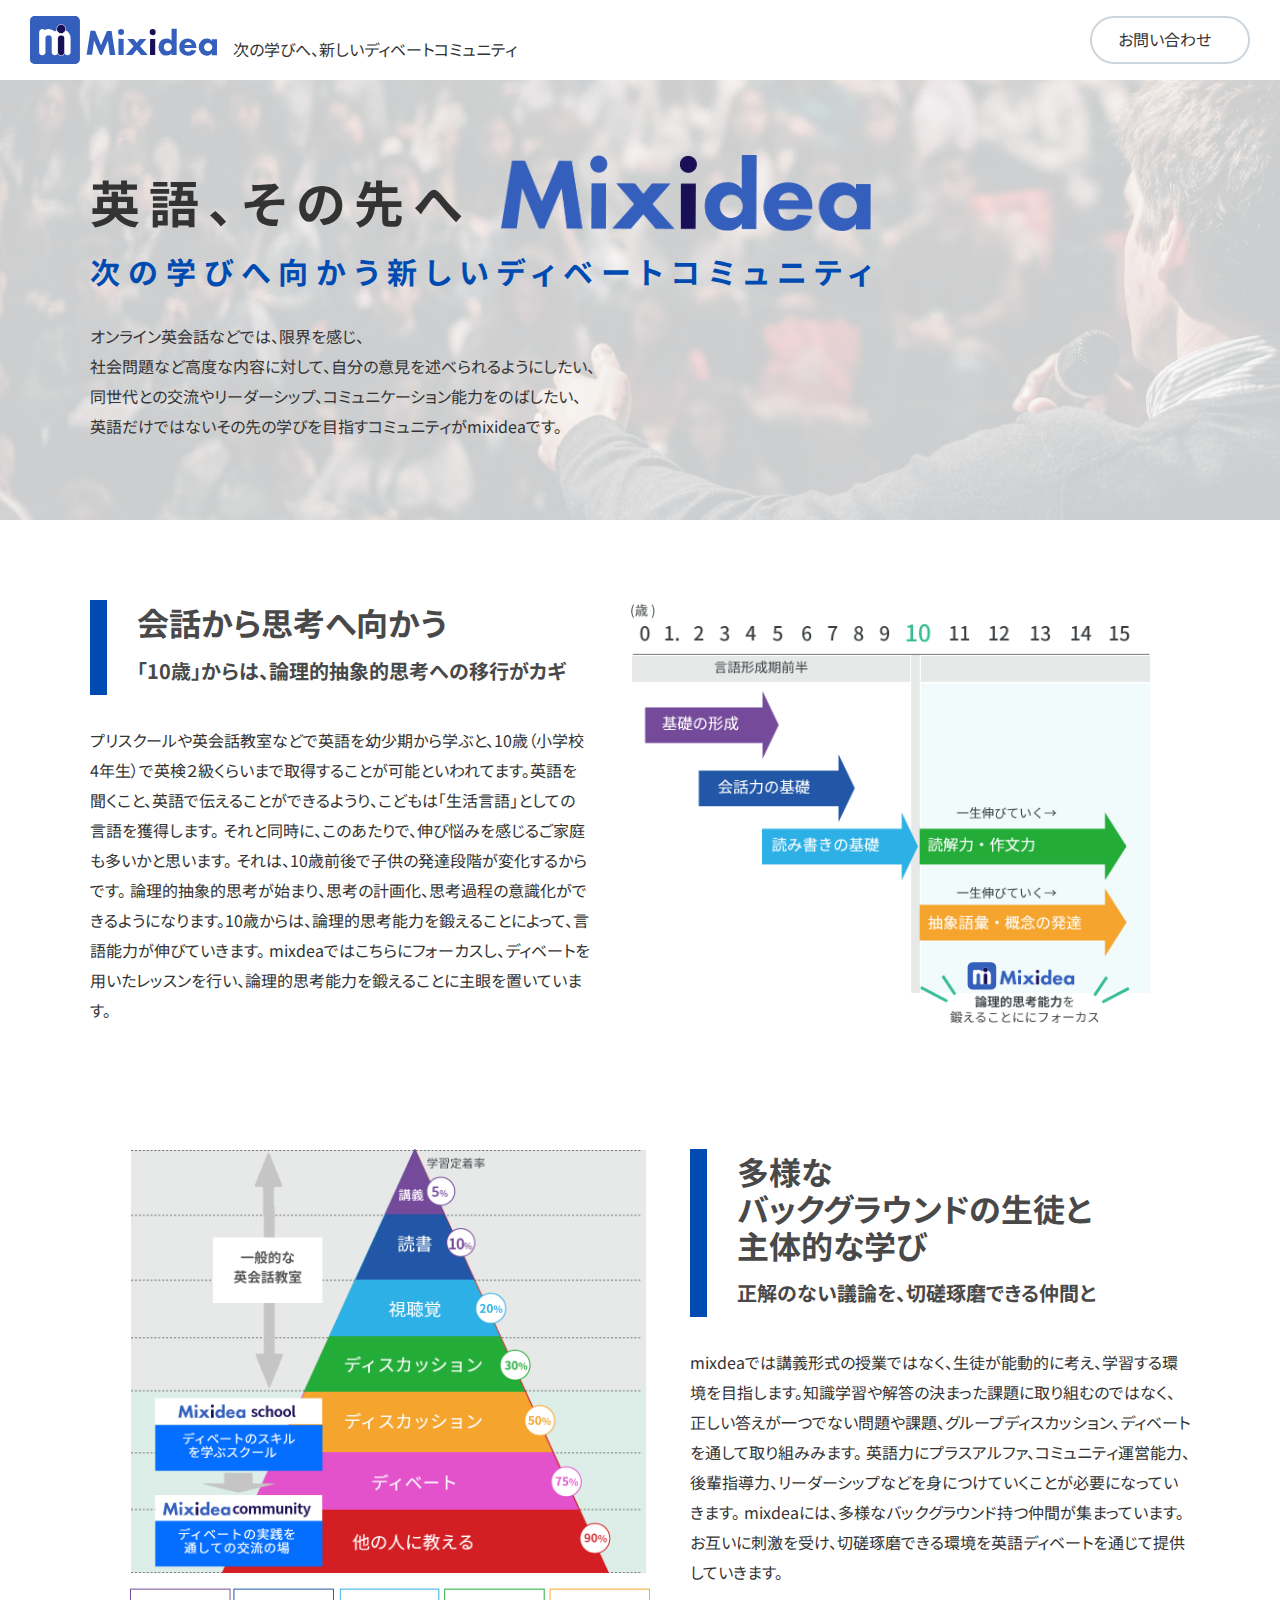
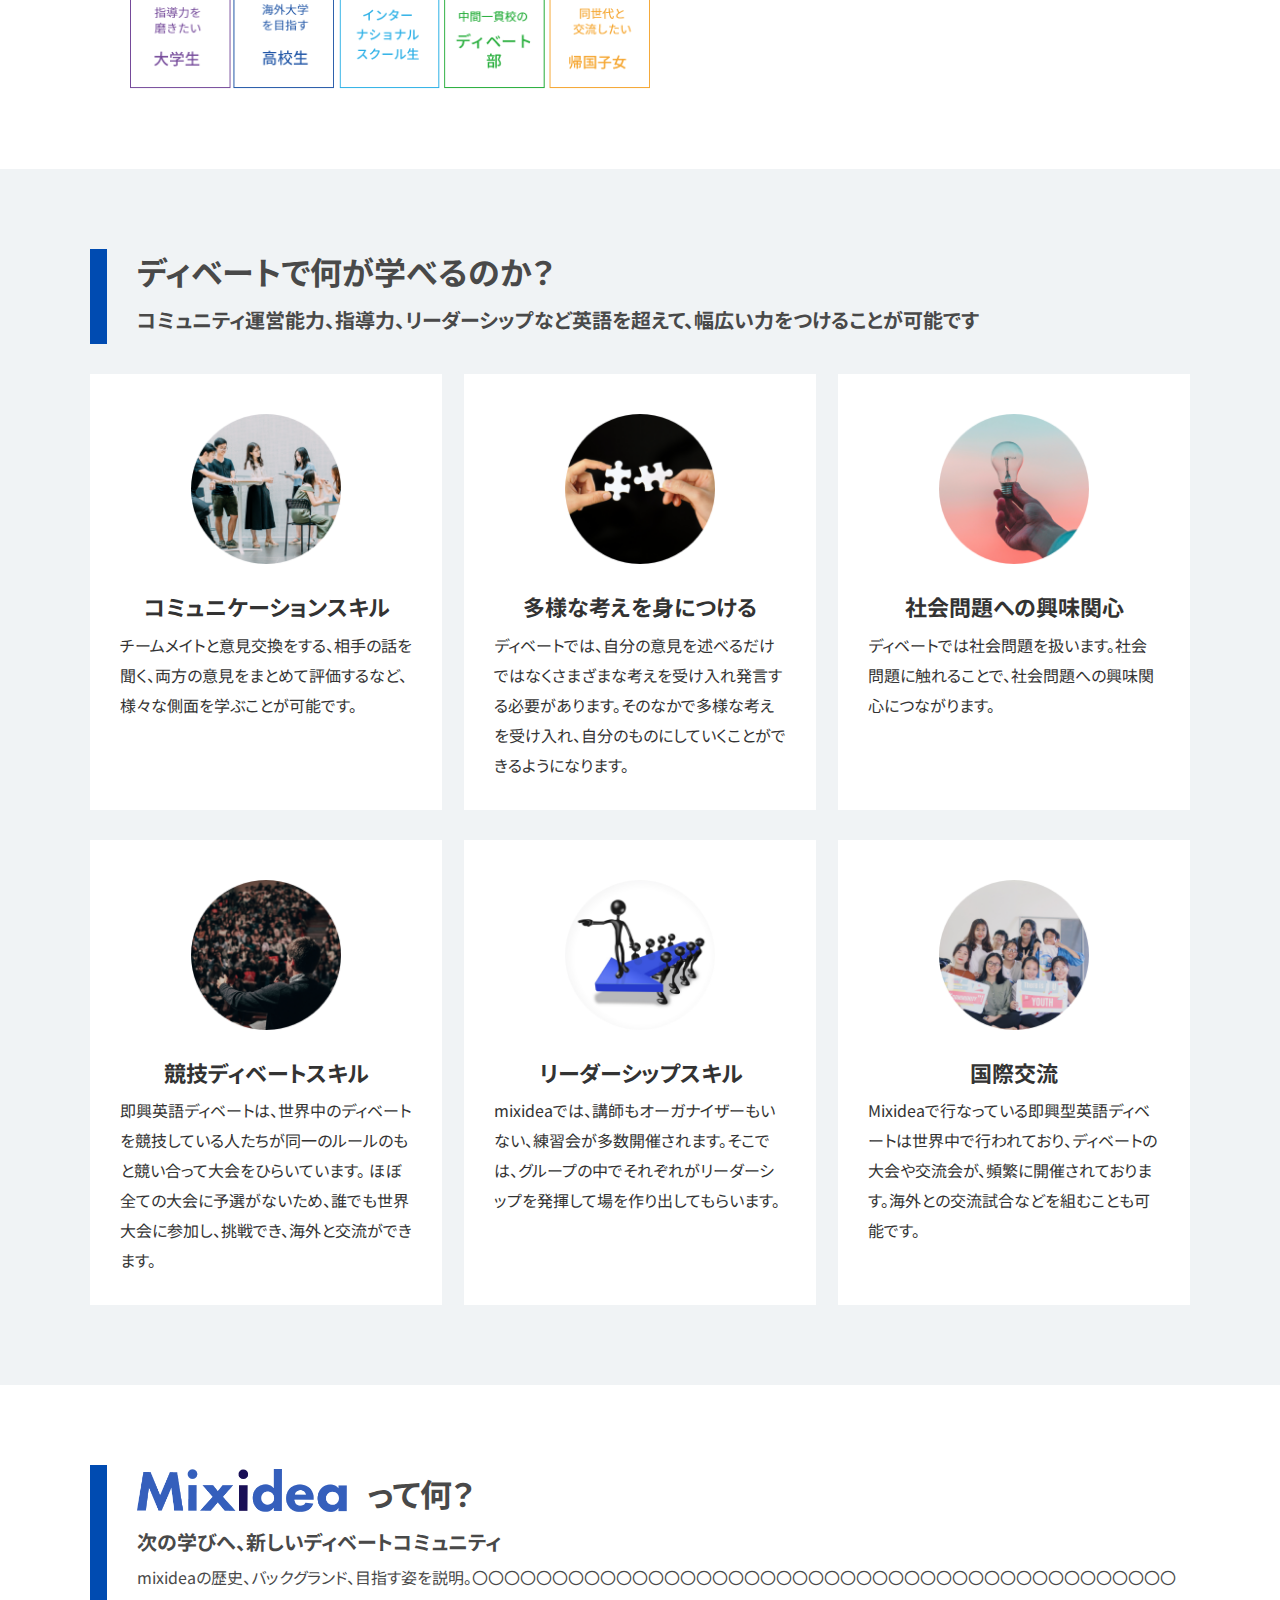
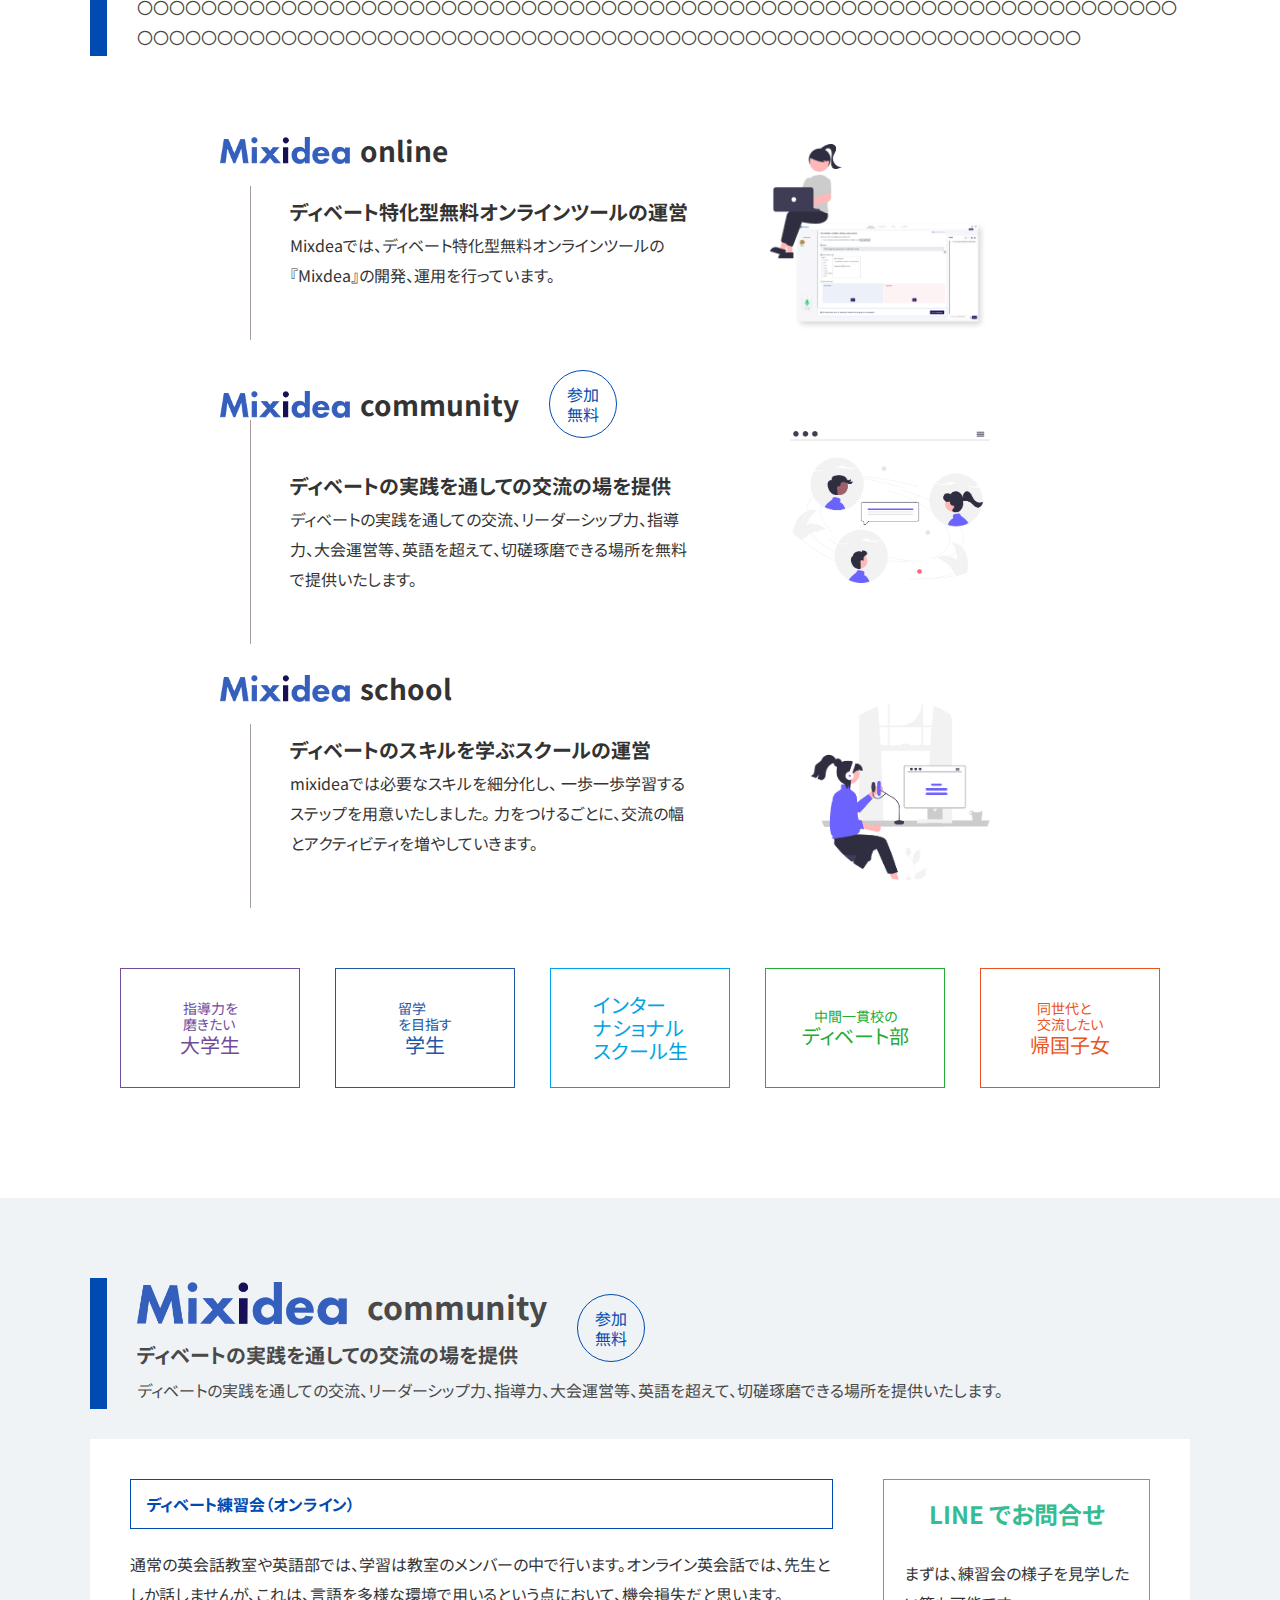
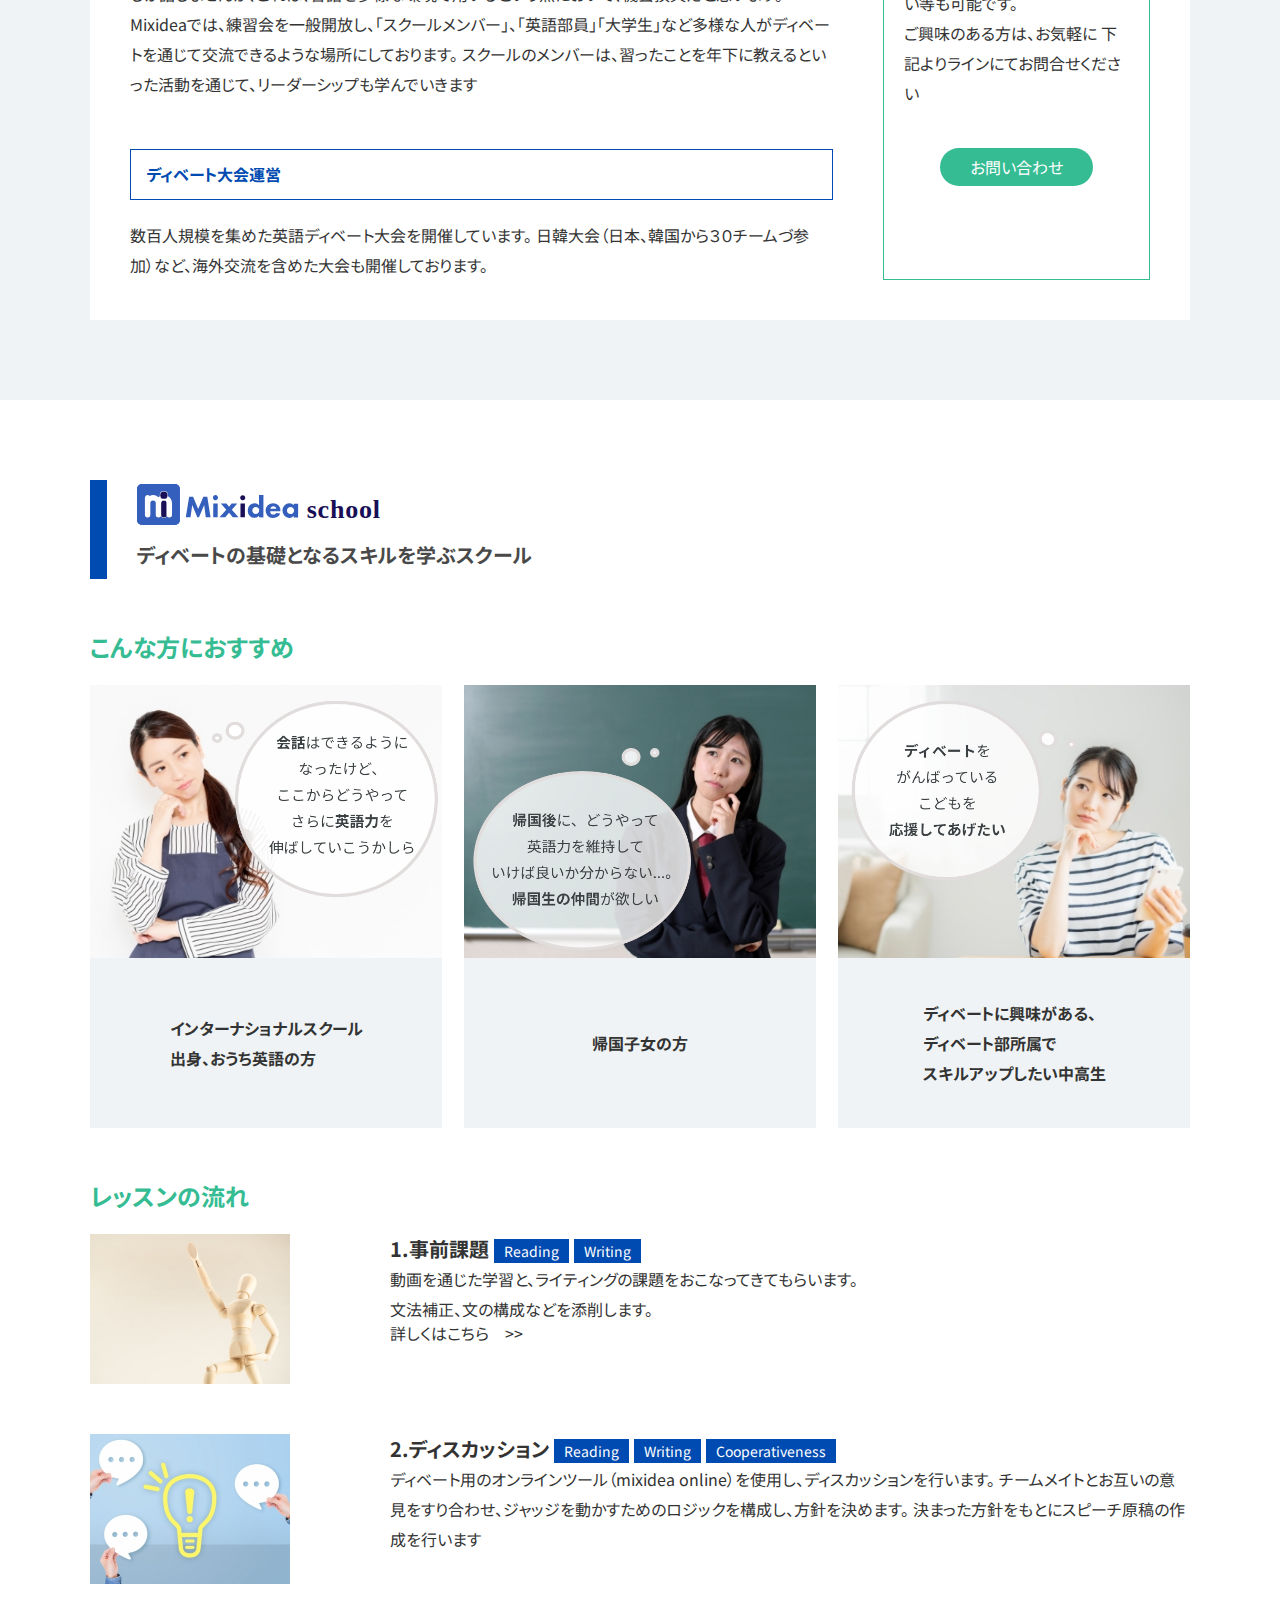
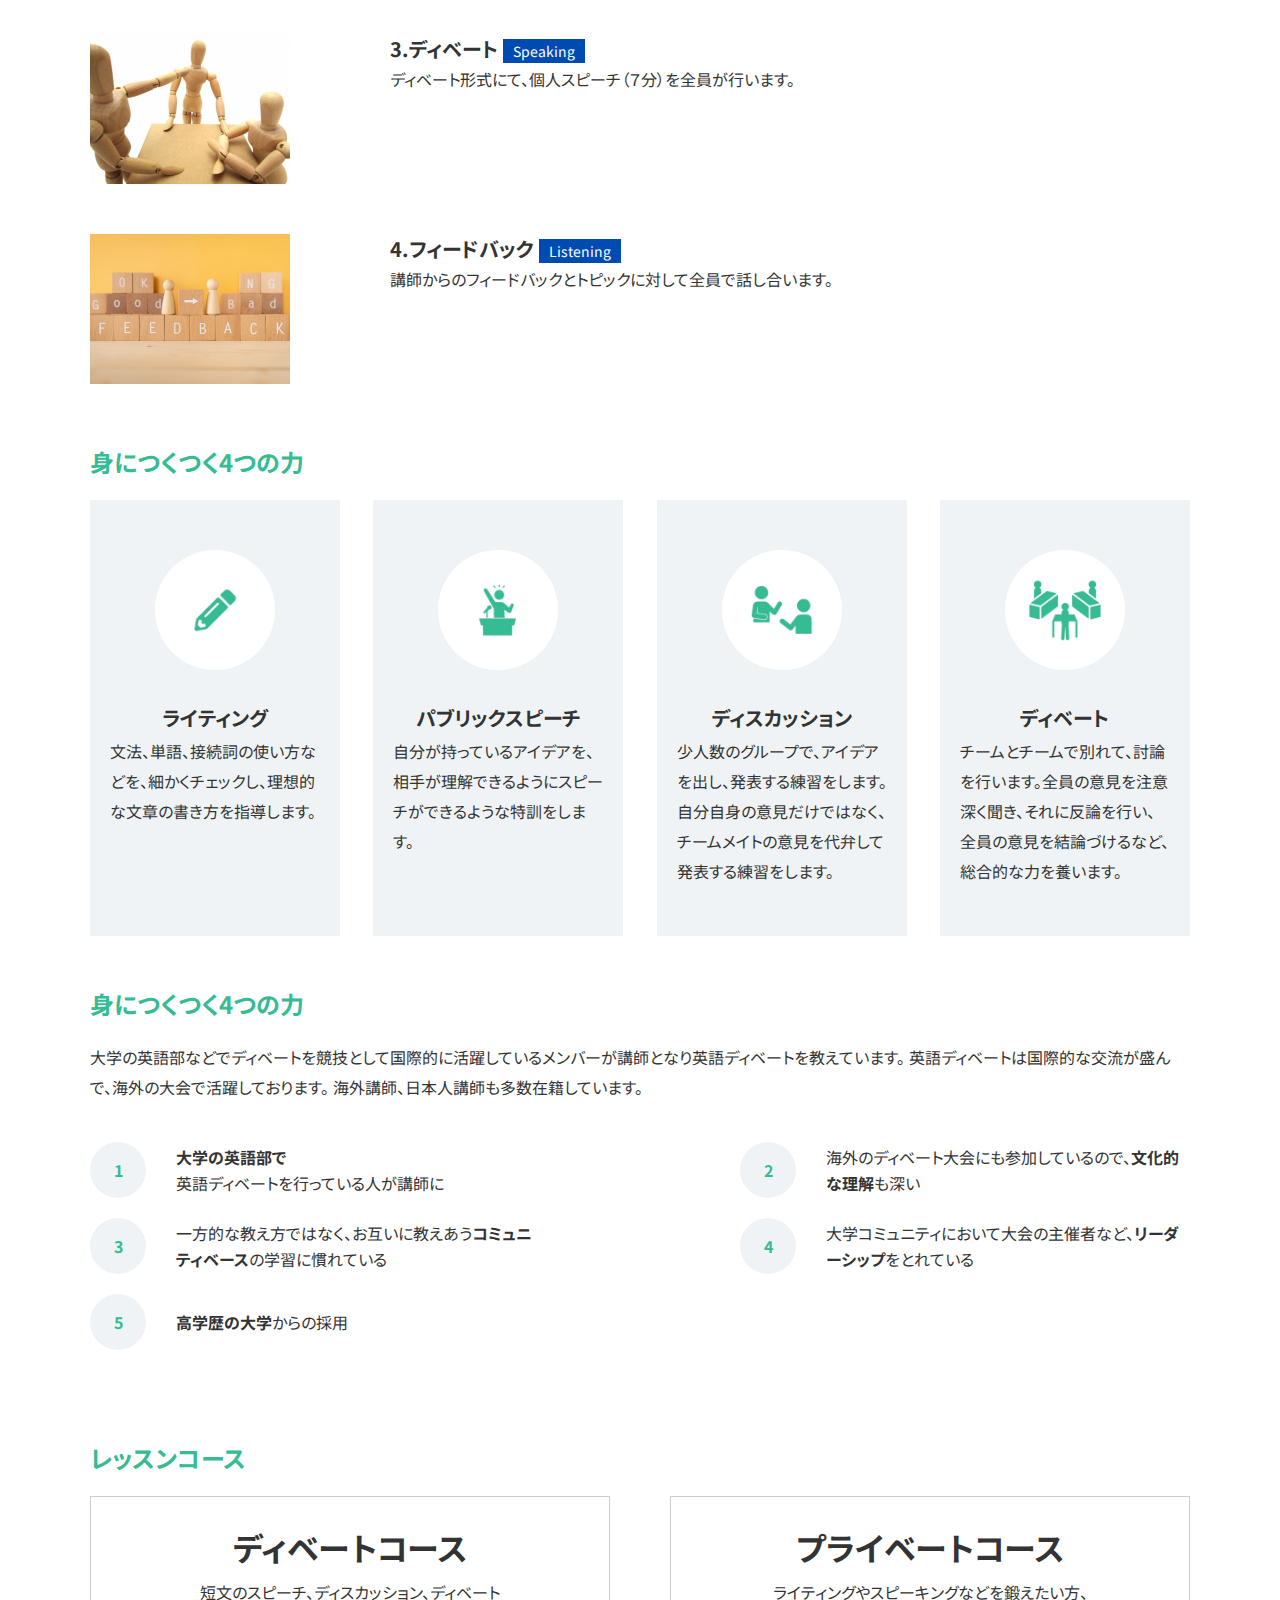
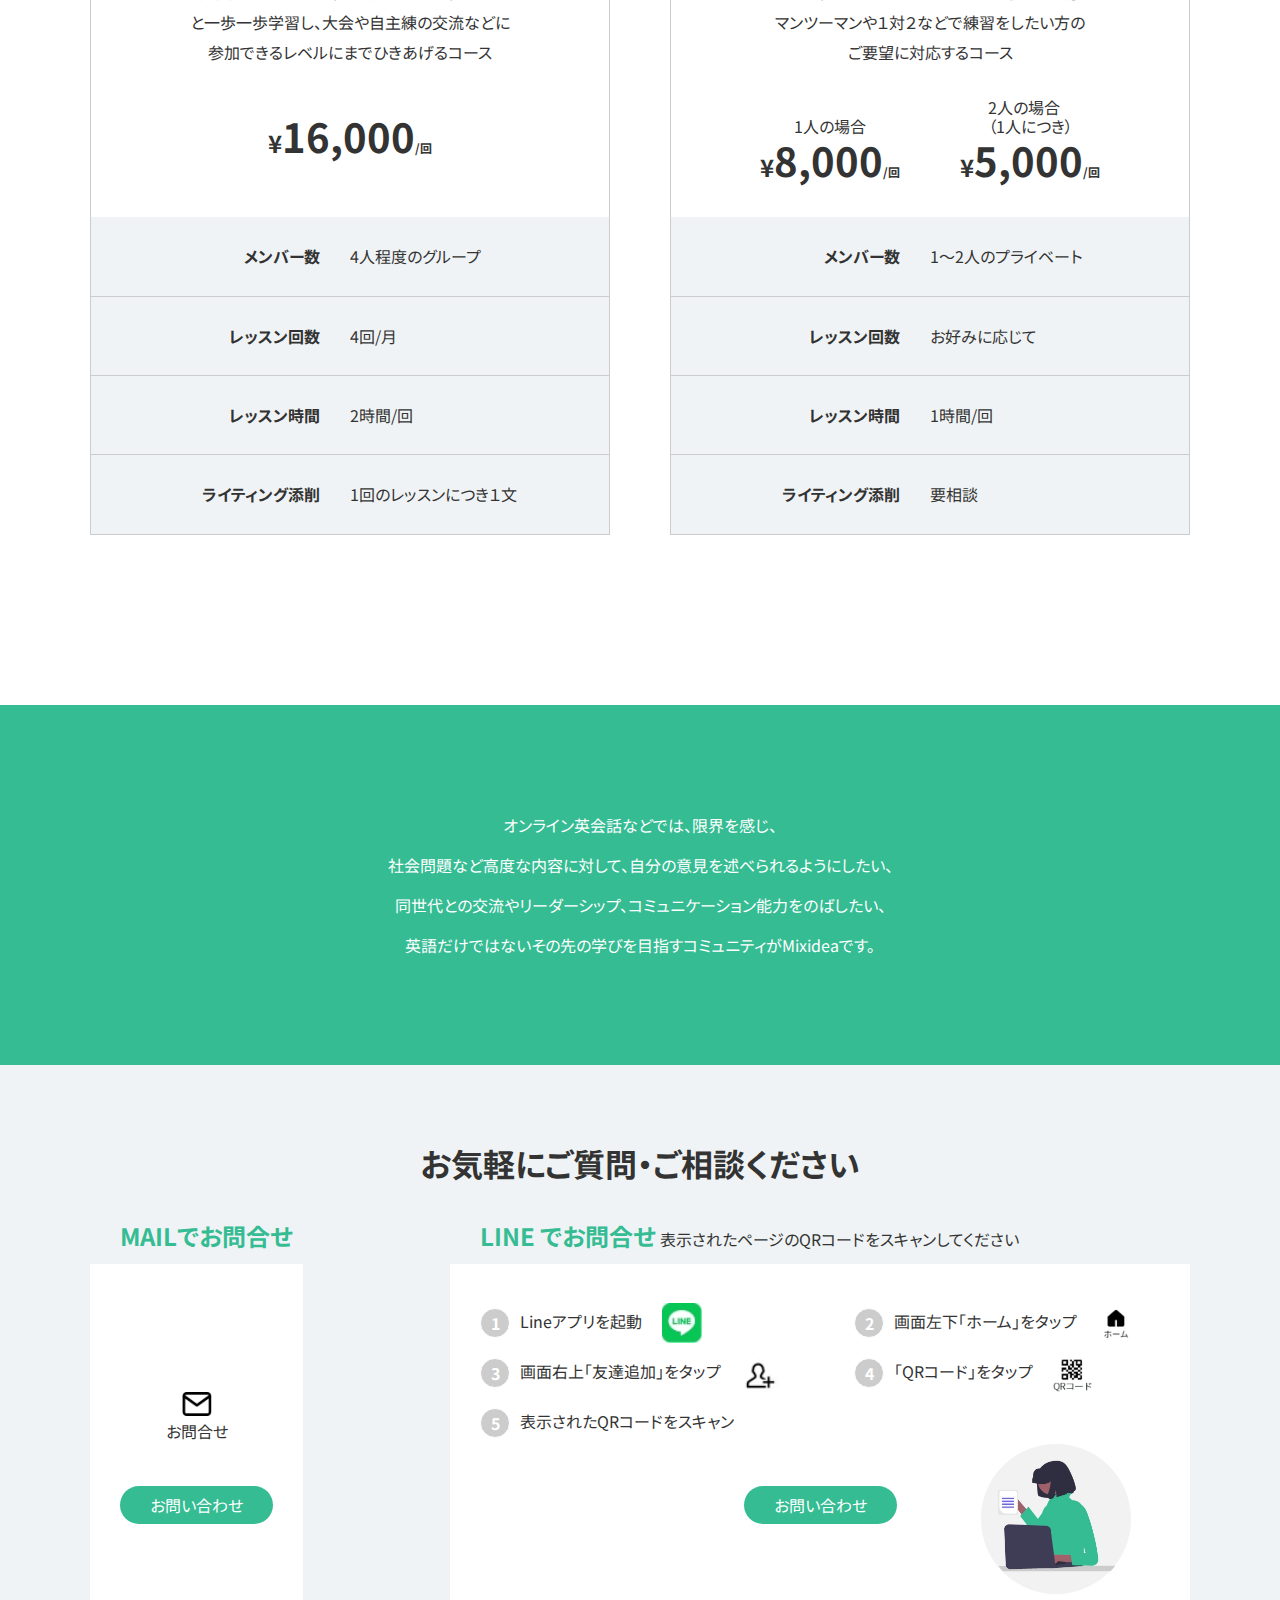
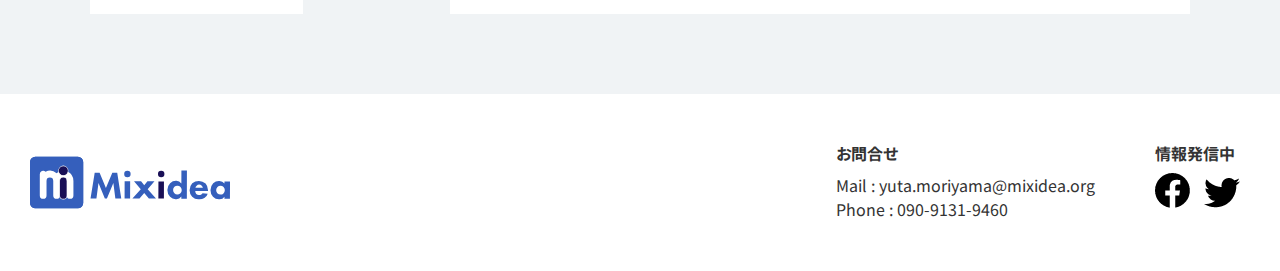
==== index.html @ 9251850c "wording update" ====
<!DOCTYPE html>
<html lang="ja" prefix="og: http://ogp.me/ns#">

<head>
  <meta charset="UTF-8" />
  <meta name="viewport" content="width=device-width, initial-scale=1.0" />
  <title>mixidea -次の学びへ、新しいディベートコミュニティ-</title>
  <meta name="description"
    content="オンライン英会話などでは、限界を感じ、社会問題など高度な内容に対して、自分の意見を述べられるようにしたい、同世代との交流やリーダーシップ、コミュニケーション能力をのばしたい、英語だけではないその先の学びを目指すコミュニティがmixideaです。" />
  <!--PC：１２０文字以内 スマホ：70文字以内-->
  <!--ここからOGP-->
  <meta property="og:url" content="https://school.mixidea.org" />
  <meta property="og:type" content="article" />
  <!--website /blog 下層→article-->
  <meta property="og:title" content="mixidea -次の学びへ、新しいディベートコミュニティ-" />
  <meta property="og:description"
    content="オンライン英会話などでは、限界を感じ、社会問題など高度な内容に対して、自分の意見を述べられるようにしたい、同世代との交流やリーダーシップ、コミュニケーション能力をのばしたい、英語だけではないその先の学びを目指すコミュニティがmixideaです。" />
  <meta property="og:site_name" content="mixidea -次の学びへ、新しいディベートコミュニティ-" />
  <meta property="og:image" content="images/mixidea.jpg" />
  <meta name="twitter:card" content="summary">
  <!--//OGPここまで-->
  <link rel="stylesheet" href="common/css/reset.css" />
  <link rel="stylesheet" href="common/css/style.css" />
  <link rel="preconnect" href="https://fonts.googleapis.com">
  <link rel="preconnect" href="https://fonts.gstatic.com" crossorigin>
  <link href="https://fonts.googleapis.com/css2?family=Noto+Sans+JP:wght@400;700&display=swap" rel="stylesheet">
</head>

<body>
  <!--ここからヘッダー-->
  <header class="header">
    <div class="headerInner">
      <ul class="headerInnerTtl">
        <li>
          <h1><img src="images/mixidea.svg" alt="mixidea"></h1>
        </li>
        <li class="nosp">
          <p>次の学びへ、新しいディベートコミュニティ</p>
        </li>
      </ul>

      <div class="headerInnerInquiries"><a href="#Inquiries">お問い合わせ</a></div>

    </div>
  </header>
  <!--//ここまでヘッダー-->

  <!--ここからメインコンテンツ-->
  <main class="main">
    <!--ここからファーストビュー -->
    <section class="fv">
      <div class="fvInner Inner">
        <h2><span>英語、その先へ</span><img src="images/mixidea_text.png" alt="mixidea"></h2>
        <h3>次の学びへ向かう新しいディベートコミュニティ</h3>
        <p>
          オンライン英会話などでは、限界を感じ、<br class="nosp">
          社会問題など高度な内容に対して、自分の意見を述べられるようにしたい、<br class="nosp">
          同世代との交流やリーダーシップ、コミュニケーション能力をのばしたい、<br class="nosp">
          英語だけではないその先の学びを目指すコミュニティがmixideaです。
        </p>
      </div>
    </section>
    <!--//ここまでファーストビュー -->
    <!--ここからセクション-->
    <section class="lead01">
      <div class="Inner lead">
        <div class="leadText">
          <div class="ttl">
            <h2>会話から思考へ向かう</h2>
            <h3>「10歳」からは、論理的抽象的思考への移行がカギ</h3>
          </div>
          <p>
            プリスクールや英会話教室などで英語を幼少期から学ぶと、10歳（小学校4年生）で英検２級くらいまで取得することが可能といわれてます。英語を聞くこと、英語で伝えることができるようり、こどもは「生活言語」としての言語を獲得します。
            それと同時に、このあたりで、伸び悩みを感じるご家庭も多いかと思います。
            それは、10歳前後で子供の発達段階が変化するからです。
            論理的抽象的思考が始まり、思考の計画化、思考過程の意識化ができるようになります。10歳からは、論理的思考能力を鍛えることによって、言語能力が伸びていきます。
            mixdeaではこちらにフォーカスし、ディベートを用いたレッスンを行い、論理的思考能力を鍛えることに主眼を置いています。
          </p>
        </div>
        <div class="leadImg"><img src="images/lead01.png" alt="論理的思考能力を鍛えることににフォーカス"></div>
      </div>
    </section>
    <!--//ここまでセクション-->
    <!--ここからセクション-->
    <section class="lead02">
      <div class="Inner lead">
        <div class="leadText">
          <div class="ttl">
            <h2>多様な<br>
              バックグラウンドの生徒と<br>
              主体的な学び </h2>
            <h3>正解のない議論を、切磋琢磨できる仲間と</h3>
          </div>
          <p>
            mixdeaでは講義形式の授業ではなく、生徒が能動的に考え、学習する環境を目指します。知識学習や解答の決まった課題に取り組むのではなく、正しい答えが一つでない問題や課題、グループディスカッション、ディベートを通して取り組みみます。
            英語力にプラスアルファ、コミュニティ運営能力、後輩指導力、リーダーシップなどを身につけていくことが必要になっていきます。
            mixdeaには、多様なバックグラウンド持つ仲間が集まっています。お互いに刺激を受け、切磋琢磨できる環境を英語ディベートを通じて提供していきます。
          </p>
        </div>
        <div class="leadImg"><img src="images/lead02.png" alt="論理的思考能力を鍛えることににフォーカス"></div>
      </div>
    </section>
    <!--//ここまでセクション-->
    <!--ここからセクション-->
    <section class="debate">
      <div class="Inner">
        <div class="ttl">
          <h2>ディベートで何が学べるのか？</h2>
          <h3>コミュニティ運営能力、指導力、リーダーシップなど英語を超えて、幅広い力をつけることが可能です</h3>
        </div>
        <div class="card">
          <div class="item">
            <div class="itemImg"><img src="images/debate01.png"></div>
            <div class="itemText">
              <h2>コミュニケーションスキル</h2>
              <p>チームメイトと意見交換をする、相手の話を聞く、両方の意見をまとめて評価するなど、様々な側面を学ぶことが可能です。
              </p>
            </div>
          </div>

          <div class="item">
            <div class="itemImg"><img src="images/debate02.png"></div>
            <div class="itemText">
              <h2>多様な考えを身につける</h2>
              <p>ディベートでは、自分の意見を述べるだけではなくさまざまな考えを受け入れ発言する必要があります。そのなかで多様な考えを受け入れ、自分のものにしていくことができるようになります。</p>

            </div>
          </div>
          <div class="item">
            <div class="itemImg"><img src="images/debate03.png"></div>
            <div class="itemText">
              <h2>社会問題への興味関心</h2>
              <p>ディベートでは社会問題を扱います。社会問題に触れることで、社会問題への興味関心につながります。</p>
            </div>
          </div>

          <div class="item">
            <div class="itemImg"><img src="images/debate04.png"></div>
            <div class="itemText">
              <h2>競技ディベートスキル</h2>
              <p>即興英語ディベートは、世界中のディベートを競技している人たちが同一のルールのもと競い合って大会をひらいています。 ほぼ全ての大会に予選がないため、誰でも世界大会に参加し、挑戦でき、海外と交流ができます。
              </p>
            </div>
          </div>

          <div class="item">
            <div class="itemImg"><img src="images/debate05.png"></div>
            <div class="itemText">
              <h2>リーダーシップスキル</h2>
              <p>mixideaでは、講師もオーガナイザーもいない、練習会が多数開催されます。そこでは、グループの中でそれぞれがリーダーシップを発揮して場を作り出してもらいます。</p>
            </div>
          </div>

          <div class="item">
            <div class="itemImg"><img src="images/debate06.png"></div>
            <div class="itemText">
              <h2>国際交流</h2>
              <p>Mixideaで行なっている即興型英語ディベートは世界中で行われており、ディベートの大会や交流会が、頻繁に開催されております。海外との交流試合などを組むことも可能です。</p>

            </div>
          </div>
        </div>
      </div>
    </section>
    <!--//ここまでセクション-->

    <!--ここからセクション-->
    <section class="about">
      <div class="Inner">
        <div class="ttl">
          <h2>
            <img src="images/mixidea_text.png" alt="mixidea">って何？
          </h2>
          <h3>次の学びへ、新しいディベートコミュニティ</h3>
          <p>
            mixideaの歴史、バックグランド、目指す姿を説明。〇〇〇〇〇〇〇〇〇〇〇〇〇〇〇〇〇〇〇〇〇〇〇〇〇〇〇〇〇〇〇〇〇〇〇〇〇〇〇〇〇〇〇〇〇〇〇〇〇〇〇〇〇〇〇〇〇〇〇〇〇〇〇〇〇〇〇〇〇〇〇〇〇〇〇〇〇〇〇〇〇〇〇〇〇〇〇〇〇〇〇〇〇〇〇〇〇〇〇〇〇〇〇〇〇〇〇〇〇〇〇〇〇〇〇〇〇〇〇〇〇〇〇〇〇〇〇〇〇〇〇〇〇〇〇〇〇〇〇〇〇〇〇〇〇〇〇〇〇〇〇〇〇〇〇〇〇〇〇〇〇〇〇〇〇〇〇〇
          </p>
        </div>

        <ul class="aboutList">
          <li class="aboutListItem aboutListItem01">
            <h4><img src="images/mixidea_text.png" alt="mixidea">online</h4>
            <div class="aboutListItemText">
              <h5>ディベート特化型無料オンラインツールの運営</h5>
              <p>Mixdeaでは、ディベート特化型無料オンラインツールの『Mixdea』の開発、運用を行っています。</p>
            </div>
          </li>
          <li class="aboutListItem aboutListItem02">
            <div class="align-flex-center">
              <h4><img src="images/mixidea_text.png" alt="mixidea"><br class="nopc">community</h4>
              <div class="free"><span class="free-inner">参加<br>無料</span></div>
            </div>


            <div class="aboutListItemText">
              <h5>ディベートの実践を通しての交流の場を提供</h5>
              <p>ディベートの実践を通しての交流、リーダーシップ力、指導力、大会運営等、英語を超えて、切磋琢磨できる場所を無料で提供いたします。
              </p>
            </div>
          </li>
          <li class="aboutListItem aboutListItem03">
            <h4><img src="images/mixidea_text.png" alt="mixidea">school</h4>

            <div class="aboutListItemText">
              <h5>ディベートのスキルを学ぶスクールの運営</h5>
              <p>mixideaでは必要なスキルを細分化し、
                一歩一歩学習するステップを用意いたしました。
                力をつけるごとに、交流の幅とアクティビティを増やしていきます。
              </p>
            </div>
          </li>
        </ul>
        <ul class="students">
          <li><span>指導力を<br class="nosp">磨きたい</span>大学生</li>
          <li><span>留学<br class="nosp">を目指す</span>学生</li>
          <li>インター<br class="nosp">
            ナショナル<br class="nosp">
            スクール生
          </li>
          <li><span>中間一貫校の</span>ディベート部</li>
          <li><span>同世代と
              <br class="nosp">交流したい</span>帰国子女</li>
        </ul>
      </div>
    </section>
    <!--//ここまでセクション-->
    <!--ここからセクション-->
    <section class="community">
      <div class="Inner">
        <div class="ttl">
          <div class="align-flex-center">
            <div>
              <div class="align-flex-center">
                <h2>
                  <img src="images/mixidea_text.png" alt="mixidea"><br class="nopc">community
                </h2>
                <div class="free nopc"><span class="free-inner">参加<br>無料</span></div>
              </div>
              <h3>ディベートの実践を通しての交流の場を提供</h3>
            </div>
            <div class="free nosp"><span class="free-inner">参加<br>無料</span></div>
          </div>
          <p>
            ディベートの実践を通しての交流、リーダーシップ力、指導力、大会運営等、英語を超えて、切磋琢磨できる場所を提供いたします。
          </p>
        </div>
        <div class="boxWhite">
          <ul class="boxText">
            <li class="box">
              <h4>ディベート練習会（オンライン）</h4>
              <p>通常の英会話教室や英語部では、学習は教室のメンバーの中で行います。オンライン英会話では、先生としか話しませんが、これは、言語を多様な環境で用いるという点において、機会損失だと思います。<br>
                Mixideaでは、練習会を一般開放し、「スクールメンバー」、「英語部員」「大学生」など多様な人がディベートを通じて交流できるような場所にしております。
                スクールのメンバーは、習ったことを年下に教えるといった活動を通じて、リーダーシップも学んでいきます</p>
            </li>
            <li class="box">
              <h4>ディベート大会運営</h4>
              <p>数百人規模を集めた英語ディベート大会を開催しています。
                日韓大会（日本、韓国から３０チームづ参加）など、海外交流を含めた大会も開催しております。</p>
            </li>
          </ul>

          <div class="boxLine">
            <h4>LINE でお問合せ</h4>
            <p>まずは、練習会の様子を見学したい等も可能です。<br>
              ご興味のある方は、お気軽に
              下記よりラインにてお問合せください</p>
            <div><a href="#Inquiries" class="Inquiries">お問い合わせ</a></div>
          </div>
        </div>
      </div>
    </section>
    <!--//ここまでセクション-->
    <!--ここからセクション-->
    <section class="school">
      <div class="Inner">
        <div class="ttl">
          <h2>
            <img src="images/mixidea_school.svg" alt="mixidea school">
          </h2>
          <h3>ディベートの基礎となるスキルを学ぶスクール</h3>
        </div>

        <!--ここからrecommend-->
        <h4>こんな方におすすめ</h4>
        <div class="recommend card">
          <div class="item">
            <div class="itemImg"><img src="images/recommend01.jpg" alt="インターナショナルスクール 出身、おうち英語の方"></div>
            <div class="itemText">
              <p>インターナショナルスクール<br>
                出身、おうち英語の方
              </p>
            </div>
          </div>

          <div class="item">
            <div class="itemImg"><img src="images/recommend02.jpg" alt="帰国子女の方"></div>
            <div class="itemText">
              <p>帰国子女の方
              </p>
            </div>
          </div>

          <div class="item">
            <div class="itemImg"><img src="images/recommend03.jpg" alt="ディベートに興味がある、ディベート部所属でスキルアップしたい中高生
              "></div>
            <div class="itemText">
              <p>ディベートに興味がある、<br>
                ディベート部所属で<br>
                スキルアップしたい中高生
              </p>
            </div>
          </div>
        </div>
        <!--//ここまでrecommend-->
        <!--ここからflow-->
        <div class="flow">
          <h4>レッスンの流れ
          </h4>
          <ul>
            <li>
              <div class="flowTtl">
                <h5>1.事前課題</h5><span>Reading</span><span>Writing</span>
              </div>
              <p>動画を通じた学習と、ライティングの課題をおこなってきてもらいます。<br>
                文法補正、文の構成などを添削します。</p>
              <a href="https://mixidea.org/study/top?openExternalBrowser=1" target="_brank">詳しくはこちら　>></a>
            </li>
            <li>
              <div class="flowTtl">
                <h5>2.ディスカッション</h5><span>Reading</span><span>Writing</span><span>Cooperativeness</span>
              </div>
              <p>ディベート用のオンラインツール（mixidea online）を使用し、ディスカッションを行います。
                チームメイトとお互いの意見をすり合わせ、ジャッジを動かすためのロジックを構成し、方針を決めます。
                決まった方針をもとにスピーチ原稿の作成を行います</p>
            </li>
            <li>
              <div class="flowTtl">
                <h5>3.ディベート</h5><span>Speaking</span>
              </div>
              <p>ディベート形式にて、個人スピーチ（７分）を全員が行います。
              </p>
            </li>
            <li>
              <div class="flowTtl">
                <h5>4.フィードバック</h5><span>Listening</span>
              </div>
              <p>講師からのフィードバックとトピックに対して全員で話し合います。
              </p>
            </li>
          </ul>
        </div>
        <!--//ここまでflow-->
        <!--ここからpower-->
        <div class="power">
          <h4>身につくつく4つの力</h4>
          <ul class="powerCard">
            <li class="powerItem">
              <div class="powerItemImg"><img src="images/power01.jpg" alt="ライティング"></div>
              <div class="powerItemText">
                <h5>ライティング</h5>
                <p>文法、単語、接続詞の使い方などを、細かくチェックし、理想的な文章の書き方を指導します。
                </p>
              </div>
            </li>
            <li class="powerItem">
              <div class="powerItemImg"><img src="images/power02.jpg" alt="パブリックスピーチ"></div>
              <div class="powerItemText">
                <h5>パブリックスピーチ</h5>
                <p>自分が持っているアイデアを、相手が理解できるようにスピーチができるような特訓をします。
                </p>
              </div>
            </li>
            <li class="powerItem">
              <div class="powerItemImg"><img src="images/power03.jpg" alt="ディスカッション"></div>
              <div class="powerItemText">
                <h5>ディスカッション</h5>
                <p>少人数のグループで、アイデアを出し、発表する練習をします。自分自身の意見だけではなく、チームメイトの意見を代弁して発表する練習をします。
                </p>
              </div>
            </li>
            <li class="powerItem">
              <div class="powerItemImg"><img src="images/power04.jpg" alt="ディベート"></div>
              <div class="powerItemText">
                <h5>ディベート</h5>
                <p>チームとチームで別れて、討論を行います。全員の意見を注意深く聞き、それに反論を行い、全員の意見を結論づけるなど、総合的な力を養います。
                </p>
              </div>
            </li>
          </ul>
        </div>
        <!--//ここまでpower-->
        <!--ここからteacher-->
        <div class="teacher">
          <h4>身につくつく4つの力</h4>
          <p>大学の英語部などでディベートを競技として国際的に活躍しているメンバーが講師となり英語ディベートを教えています。
            英語ディベートは国際的な交流が盛んで、海外の大会で活躍しております。 海外講師、日本人講師も多数在籍しています。</p>
          <ul>
            <li>
              <dl>
                <dt><span>1</span></dt>
                <dd><strong>大学の英語部で</strong><br class="nosp">
                  英語ディベートを行っている人が講師に</dd>
              </dl>
            </li>
            <li>
              <dl>
                <dt><span>2</span></dt>
                <dd>海外のディベート大会にも参加しているので、<strong>文化的な理解</strong>も深い</dd>
              </dl>
            </li>
            <li>
              <dl>
                <dt><span>3</span></dt>
                <dd>一方的な教え方ではなく、お互いに教えあう<strong>コミュニティベース</strong>の学習に慣れている
                </dd>
              </dl>
            </li>
            <li>
              <dl>
                <dt><span>4</span></dt>
                <dd>大学コミュニティにおいて大会の主催者など、<strong>リーダーシップ</strong>をとれている</dd>
              </dl>
            </li>
            <li>
              <dl>
                <dt><span>5</span></dt>
                <dd><strong>高学歴の大学</strong>からの採用</dd>
              </dl>
            </li>
          </ul>
        </div>
        <!--//ここまでteacher-->
        <!--ここからcourse-->

        <div class="course">
          <h4>レッスンコース</h4>
          <!--ここからディベートコース-->
          <div class="courseInner">
            <div class="courseCard">
              <div class="coursePrice">
                <h3>ディベートコース</h3>
                <p>短文のスピーチ、ディスカッション、ディベート<br class="nosp">と一歩一歩学習し、大会や自主練の交流などに<br class="nosp">参加できるレベルにまでひきあげるコース</p>
                <div class="coursePriceDibate">
                  <p class="coursePriceMoney"><span class="coursePriceMoneyYen">¥</span>16,000<span
                      class="coursePriceMoneyMonth">/回</span></p>
                </div>
              </div>
              <dl class="coursePriceDetail">
                <dt>メンバー数</dt>
                <dd>4人程度のグループ
                </dd>
                <dt>レッスン回数</dt>
                <dd>4回/月</dd>
                <dt>レッスン時間</dt>
                <dd>2時間/回</dd>
                <dt>ライティング添削</dt>
                <dd>1回のレッスンにつき１文</dd>
              </dl>
            </div>
            <!--//ここまでディベートコース-->
            <!--ここからプライベートコース-->
            <div class="courseCard">
              <div class="coursePrice">
                <h3>プライベートコース</h3>
                <p>ライティングやスピーキングなどを鍛えたい方、<br class="nosp">
                  マンツーマンや１対２などで練習をしたい方の<br class="nosp">
                  ご要望に対応するコース
                </p>
                <div class="coursePricePribate">
                  <dl>
                    <dt>1人の場合</dt>
                    <dd>
                      <p class="coursePriceMoney"><span class="coursePriceMoneyYen">¥</span>8,000<span
                          class="coursePriceMoneyMonth">/回</span>
                      </p>
                    </dd>
                  </dl>
                  <dl>
                    <dt>2人の場合<br>
                      （1人につき）</dt>
                    <dd>
                      <p class="coursePriceMoney"><span class="coursePriceMoneyYen">¥</span>5,000<span
                          class="coursePriceMoneyMonth">/回</span>
                    </dd>
                  </dl>
                </div>
              </div>
              <dl class="coursePriceDetail">
                <dt>メンバー数</dt>
                <dd>1～2人のプライベート
                </dd>
                <dt>レッスン回数</dt>
                <dd>お好みに応じて</dd>
                <dt>レッスン時間</dt>
                <dd>1時間/回</dd>
                <dt>ライティング添削</dt>
                <dd>要相談</dd>
              </dl>
            </div>
            <!--//ここまでプライベートコース-->
          </div>
        </div>
        <!--//ここまでcourse-->
      </div>
    </section>
    <!--//ここまでschool-->


    <!--ここからセクションcontact-->
    <section class="contact">
      <!--ここからmessage-->
      <div class="message">
        <div class="Inner">
          <p>オンライン英会話などでは、限界を感じ、<br class="nosp">
            社会問題など高度な内容に対して、自分の意見を述べられるようにしたい、<br class="nosp">
            同世代との交流やリーダーシップ、コミュニケーション能力をのばしたい、<br class="nosp">
            英語だけではないその先の学びを目指すコミュニティがMixideaです。
          </p>
        </div>
      </div>
      <!--//ここまでmessage-->
      <!--ここからinquiryArea-->
      <div class="inquiryArea" id="Inquiries">
        <div class="Inner">
          <h2>お気軽にご質問・ご相談ください</h2>
          <div class="inquiryAreaBox">
            <dl class="inquiryAreaBoxInner mailBox">
              <dt>MAILでお問合せ</dt>
              <dd>
                <div>
                  <img src="images/contact_mail01.jpg" alt="MAILでお問合せ" width="50">
                  <p>
                    お問合せ
                  </p>
                  <a href="mailto:yuta.moriyama@mixidea.org" class="Inquiries">お問い合わせ</a>
                </div>
              </dd>
            </dl>
            <dl class="inquiryAreaBoxInner lineBox">
              <dt>LINE でお問合せ<br class="nopc">
                <span>表示されたページのQRコードをスキャンしてください</span>
              </dt>
              <dd>
                <ol>
                  <li>Lineアプリを起動<img src="images/contact_line01.jpg" alt="Lineアプリを起動"></li>
                  <li>画面左下「ホーム」をタップ<img src="images/contact_line02.jpg" alt="画面左下「ホーム」をタップ"></li>
                  <li>画面右上「友達追加」をタップ<img src="images/contact_line03.jpg" alt="画面右上「友達追加」をタップ"></li>
                  <li>「QRコード」をタップ<img src="images/contact_line04.jpg" alt="「QRコード」をタップ"></li>
                  <li> 表示されたQRコードをスキャン</li>
                </ol>
                <a href="https://line.me/ti/p/8m97k13AO6" target="_brank" class="Inquiries">お問い合わせ</a>

              </dd>
            </dl>
          </div>
        </div>
      </div>
      <!--//ここまでinquiryArea-->
    </section>
    <!--//ここまでセクションcontact-->

  </main>
  <!--ここからフッター-->
  <footer class="footer">
    <div>
      <img src="images/mixidea.svg" alt="Mixidea" class="logo">
      <ul>
        <li>
          <dl class="Phone">
            <dt>お問合せ</dt>
            <dd>Mail : <a href="mailto:yuta.moriyama@mixidea.org">yuta.moriyama@mixidea.org</a></dd>
            <dd>Phone : 090-9131-9460</dd>
          </dl>
        </li>
        <li>
          <dl class="icon">
            <dt>情報発信中</dt>
            <dd> <a href="https://www.facebook.com/groups/1147230135617740/" target="_brank"><img
                  src="images/Icon-facebook.png" alt="facebook" class="icon"></a></dd>
            <dd> <a href="https://twitter.com/MixideaD"><img src="images/Icon-twitter.png" alt="twitter"
                  class="icon"></a></dd>
          </dl>
        </li>
      </ul>
    </div>


  </footer>
  <!--//ここまでフッター-->
  <!--jQuery読み込み-->
  <script src="https://ajax.googleapis.com/ajax/libs/jquery/3.5.1/jquery.min.js"></script>
  <script type="text/javascript" src="common/js/script.js"></script>
</body>

</html>
---- common/css/style.css ----
@charset "UTF-8";
* {
  -webkit-box-sizing: border-box;
          box-sizing: border-box;
}

body {
  letter-spacing: 0em;
  color: #333333;
  font-weight: 400;
  font-family: 'Noto Sans JP', sans-serif;
  -webkit-font-feature-settings: "palt" 1;
          font-feature-settings: "palt" 1;
}

img {
  width: 100%;
  vertical-align: bottom;
}

.align-flex-end {
  display: -webkit-box;
  display: -ms-flexbox;
  display: flex;
  -webkit-box-align: end;
      -ms-flex-align: end;
          align-items: flex-end;
}

.align-flex-center {
  display: -webkit-box;
  display: -ms-flexbox;
  display: flex;
  -webkit-box-align: center;
      -ms-flex-align: center;
          align-items: center;
}

.ttl {
  padding: 0.25em 0.5em 0.25em 30px;
  margin-bottom: 30px;
  color: #494949;
  background: transparent;
  border-left: solid 17px #004bb1;
}

.free {
  position: relative;
  /* ←文字の親要素に指定 */
  width: 68px;
  height: 68px;
  background-color: whiite;
  border: solid 1px #004bb1;
  border-radius: 50%;
  text-align: center;
  margin-left: 30px;
}

.free-inner {
  position: absolute;
  top: 50%;
  left: 50%;
  -webkit-transform: translate(-50%, -50%);
  transform: translate(-50%, -50%);
  color: #004bb1;
  font-size: 16px;
  line-height: 20px;
  font-weight: 400;
}

.card {
  display: -webkit-box;
  display: -ms-flexbox;
  display: flex;
  -ms-flex-wrap: wrap;
      flex-wrap: wrap;
}

.item {
  padding: 30px;
  width: 32%;
  background-color: #fff;
}

.item:not(:nth-child(3n+3)) {
  margin-right: 2%;
}

.item:nth-child(n+4) {
  margin-top: 30px;
}

.Inquiries {
  padding: 10px 30px;
  border-radius: 100px;
  background-color: #35BC93;
  color: #ffffff;
  margin: 40px 0;
  display: inline-block;
}

@media not all and (min-width: 768px) {
  .item {
    width: 100%;
  }
  .item:not(:nth-child(3n+3)) {
    margin-right: 0;
  }
  .item:nth-child(n+2) {
    margin-top: 30px;
  }
}

@media screen and (min-width: 766px) {
  p {
    font-size: 16px;
    line-height: 30px;
  }
  h2 {
    font-size: 32px;
    font-weight: 700;
    padding-bottom: 10px;
  }
  h3 {
    font-size: 20px;
    font-weight: 700;
    line-height: 40px;
  }
  h5 {
    font-size: 20px;
    font-weight: 700;
    line-height: 30px;
  }
  .nopc {
    display: none;
  }
  .Inner {
    width: 1100px;
    max-width: 100%;
    margin: 0 auto;
    padding: 80px 0;
  }
}

@media screen and (max-width: 765px) {
  a[href^="tel:"] {
    pointer-events: none;
  }
  .nosp {
    display: none;
  }
  h2 {
    font-size: 28px;
    font-weight: 700;
    padding-bottom: 10px;
  }
  h3 {
    font-size: 20px;
    line-height: 30px;
  }
  h5 {
    font-size: 20px;
    line-height: 30px;
  }
  .ttl {
    padding: 0.25em 0.5em 0.25em 20px;
    border-left: solid 10px #004bb1;
  }
  p {
    font-size: 15px;
    line-height: 26px;
  }
  .Inner {
    padding: 50px 19px;
    margin: 0 auto;
  }
}

@media screen and (min-width: 766px) and (max-width: 959px) {
  .sptb {
    display: none;
  }
}

.header {
  background-color: #ffffff;
  position: fixed;
  width: 100%;
  z-index: 100;
}

@media screen and (min-width: 766px) {
  .headerInner {
    width: 100%;
    display: -webkit-box;
    display: -ms-flexbox;
    display: flex;
    -webkit-box-pack: justify;
        -ms-flex-pack: justify;
            justify-content: space-between;
    -webkit-box-align: center;
        -ms-flex-align: center;
            align-items: center;
    height: 80px;
    padding-left: 30px;
    padding-right: 30px;
  }
  .headerInner ul {
    display: -webkit-box;
    display: -ms-flexbox;
    display: flex;
    -webkit-box-align: end;
        -ms-flex-align: end;
            align-items: flex-end;
  }
  .headerInner h1 img {
    width: 187px;
    margin-right: 1em;
  }
  .headerInnerInquiries {
    position: relative;
    top: 0;
    width: 160px;
    height: 48px;
    padding: 12px 26px 12px;
    border-radius: 24px;
    border: solid 2px #cdd6dd;
    -webkit-transition: all .3s;
    transition: all .3s;
  }
  .headerInnerInquiries span {
    line-height: 48px;
  }
}

@media screen and (max-width: 765px) {
  .headerInner {
    width: 100%;
    display: -webkit-box;
    display: -ms-flexbox;
    display: flex;
    -webkit-box-pack: justify;
        -ms-flex-pack: justify;
            justify-content: space-between;
    -webkit-box-align: center;
        -ms-flex-align: center;
            align-items: center;
    height: 50px;
    padding-left: 13px;
    padding-right: 13px;
  }
  .headerInner ul {
    display: -webkit-box;
    display: -ms-flexbox;
    display: flex;
    -webkit-box-align: end;
        -ms-flex-align: end;
            align-items: flex-end;
  }
  .headerInner h1 img {
    width: 150px;
    margin-right: 1em;
  }
  .headerInnerInquiries {
    position: relative;
    top: 0;
    padding: 8px 26px 8px;
    border-radius: 24px;
    border: solid 2px #cdd6dd;
    -webkit-transition: all .3s;
    transition: all .3s;
  }
  .headerInnerInquiries span {
    line-height: 48px;
  }
}

.nav {
  margin-left: auto;
}

@media screen and (max-width: 765px) {
  .nav {
    display: none;
  }
}

.nav__list {
  display: inline-block;
  margin-right: 1vw;
}

@media screen and (min-width: 766px) {
  .main {
    padding-top: 80px;
  }
}

@media screen and (max-width: 765px) {
  .main {
    padding-top: 50px;
  }
}

@media screen and (min-width: 766px) {
  .main .fv {
    width: 100%;
    background-image: url(../../images/bg_main.jpg);
    background-size: cover;
    height: 440px;
  }
  .main .fvInner {
    padding-top: 75px;
    padding-bottom: 75px;
  }
  .main .fvInner h2 {
    font-size: 50px;
    font-weight: 700;
    display: -webkit-box;
    display: -ms-flexbox;
    display: flex;
    -webkit-box-align: end;
        -ms-flex-align: end;
            align-items: flex-end;
    letter-spacing: 9px;
  }
  .main .fvInner h2 img {
    width: 400px;
    padding-left: 30px;
  }
  .main .fvInner h3 {
    font-size: 30px;
    font-weight: 700;
    letter-spacing: 8px;
    color: #004bb1;
    line-height: 2;
  }
  .main .fvInner p {
    margin-top: 20px;
  }
}

@media screen and (max-width: 765px) {
  .main .fv {
    height: 440px;
  }
  .main .fvInner {
    padding: 30px 20px;
    height: 240px;
    width: 100%;
    background-image: url(../../images/bg_main.jpg);
    background-size: cover;
    margin-bottom: 60px;
  }
  .main .fvInner h2 {
    font-size: 32px;
    font-weight: 700;
    letter-spacing: 0x;
  }
  .main .fvInner h2 span {
    display: block;
  }
  .main .fvInner h2 img {
    width: 220px;
    padding: 15px 0;
  }
  .main .fvInner h3 {
    font-size: 18px;
    font-weight: 700;
    letter-spacing: 8px;
    color: #004bb1;
    line-height: 1.5;
  }
  .main .fvInner p {
    margin-top: 60px;
  }
}

@media screen and (min-width: 766px) and (max-width: 959px) {
  .main .fv h2 {
    display: block;
    font-size: 40px;
  }
  .main .fv h2 img {
    width: 250px;
    padding-left: 0px;
  }
  .main .fv h3 {
    padding-top: 20px;
    font-size: 22px;
    letter-spacing: 8px;
    color: #004bb1;
    line-height: 1.2;
  }
}

@media screen and (min-width: 766px) {
  .main .lead {
    display: -webkit-box;
    display: -ms-flexbox;
    display: flex;
  }
  .main .leadText {
    width: 540px;
    padding-right: 40px;
  }
  .main .leadImg {
    width: 520px;
  }
  .main .lead02 .lead {
    -webkit-box-orient: horizontal;
    -webkit-box-direction: reverse;
        -ms-flex-direction: row-reverse;
            flex-direction: row-reverse;
    padding-top: 0px;
  }
  .main .lead02 .leadText {
    padding-left: 40px;
    padding-right: 0px;
  }
}

@media screen and (max-width: 765px) {
  .main .leadImg {
    margin-top: 10px;
  }
}

@media screen and (min-width: 766px) {
  .main .debate {
    background-color: #F0F3F5;
  }
  .main .debate .item img {
    width: 150px;
    margin: 10px auto;
    display: block;
    margin-bottom: 30px;
  }
  .main .debate .item h2 {
    font-size: 22px;
    font-weight: 700;
    text-align: center;
  }
}

@media screen and (max-width: 765px) {
  .main .debate {
    background-color: #F0F3F5;
  }
  .main .debate .item {
    display: -webkit-box;
    display: -ms-flexbox;
    display: flex;
    padding: 0;
    background-color: #F0F3F5;
  }
  .main .debate .itemImg img {
    width: 80px;
    margin: 0 20px 0 0;
  }
  .main .debate .itemText p {
    font-size: 13px;
  }
  .main .debate .itemText h2 {
    font-size: 16px;
    line-height: 20px;
  }
}

.main .about {
  z-index: 90;
}

.main .about .students {
  display: -webkit-box;
  display: -ms-flexbox;
  display: flex;
  -webkit-box-pack: justify;
      -ms-flex-pack: justify;
          justify-content: space-between;
  padding: 30px;
}

.main .about .students li {
  border: solid 1px;
  width: 180px;
  height: 120px;
  font-size: 20px;
  display: -webkit-box;
  display: -ms-flexbox;
  display: flex;
  -webkit-box-orient: vertical;
  -webkit-box-direction: normal;
      -ms-flex-direction: column;
          flex-direction: column;
  -webkit-box-pack: center;
      -ms-flex-pack: center;
          justify-content: center;
  -webkit-box-align: center;
      -ms-flex-align: center;
          align-items: center;
}

.main .about .students li span {
  font-size: 14px;
}

.main .about .students li:nth-child(1) {
  color: #724b9a;
}

.main .about .students li:nth-child(2) {
  color: #2257a7;
}

.main .about .students li:nth-child(3) {
  color: #00a3e6;
}

.main .about .students li:nth-child(4) {
  color: #23ac38;
}

.main .about .students li:nth-child(5) {
  color: #eb5322;
}

@media screen and (min-width: 766px) {
  .main .about .ttl img {
    width: 210px;
    margin-right: 20px;
  }
  .main .about .aboutList {
    margin: 80px 200px 0 130px;
  }
  .main .about .aboutListItem {
    position: relative;
    overflow-x: inherit;
    overflow-y: hidden;
    margin-bottom: 30px;
    background-repeat: no-repeat;
    background-position: right center;
  }
  .main .about .aboutListItem:before {
    content: "";
    display: block;
    width: 1px;
    height: 100%;
    position: absolute;
    background-color: #a79c9c;
    top: 50px;
    left: 30px;
  }
  .main .about .aboutListItem01 {
    background-image: url(../../images/about01.png);
    background-size: 220px auto;
  }
  .main .about .aboutListItem02 {
    background-image: url(../../images/about02.png);
    background-size: 200px auto;
  }
  .main .about .aboutListItem03 {
    background-image: url(../../images/about03.png);
    background-size: 180px auto;
  }
  .main .about .aboutListItem h4 {
    font-size: 28px;
    font-weight: 700;
    line-height: 28px;
  }
  .main .about .aboutListItem h4 img {
    width: 130px;
    margin-right: 10px;
  }
  .main .about .aboutListItemText {
    margin: 30px 0 50px 70px;
  }
  .main .about .aboutListItemText h5 {
    font-size: 20px;
    font-weight: 700;
    line-height: 36px;
  }
  .main .about .aboutListItemText p {
    width: 400px;
  }
}

@media screen and (max-width: 765px) {
  .main .about .ttl img {
    width: 140px;
  }
  .main .about .aboutList {
    margin: 50px 0px 0 0px;
  }
  .main .about .aboutListItem {
    position: relative;
    overflow-x: inherit;
    overflow-y: hidden;
    margin-bottom: 30px;
  }
  .main .about .aboutListItem:before {
    content: "";
    display: block;
    width: 1px;
    height: 100%;
    position: absolute;
    background-color: #a79c9c;
    top: 50px;
    left: 25px;
  }
  .main .about .aboutListItem h4 {
    font-size: 28px;
    font-weight: 700;
    line-height: 28px;
  }
  .main .about .aboutListItem h4 img {
    width: 130px;
    margin-right: 10px;
  }
  .main .about .aboutListItemText {
    margin: 30px 0 30px 50px;
  }
  .main .about .aboutListItemText h5 {
    font-size: 20px;
    font-weight: 700;
    line-height: 36px;
  }
  .main .about .students {
    -webkit-box-orient: vertical;
    -webkit-box-direction: normal;
        -ms-flex-direction: column;
            flex-direction: column;
    -webkit-box-pack: justify;
        -ms-flex-pack: justify;
            justify-content: space-between;
  }
  .main .about .students li {
    padding: 10px;
    margin: 10px 0;
    width: 100%;
    height: auto;
    font-size: 16px;
    display: -webkit-box;
    display: -ms-flexbox;
    display: flex;
    -webkit-box-orient: horizontal;
    -webkit-box-direction: normal;
        -ms-flex-direction: row;
            flex-direction: row;
    -webkit-box-pack: center;
        -ms-flex-pack: center;
            justify-content: center;
    -webkit-box-align: center;
        -ms-flex-align: center;
            align-items: center;
  }
  .main .about .students li span {
    font-size: 12px;
  }
}

.main .community {
  background-color: #F0F3F5;
}

.main .community .boxWhite {
  background-color: #ffffff;
  padding: 40px;
}

.main .community .boxText {
  width: auto;
}

.main .community .boxText li:not(:last-child) {
  margin-bottom: 50px;
}

.main .community .box h4 {
  color: #004bb1;
  border: solid 1px #004bb1;
  padding: 15px;
  margin-bottom: 20px;
  font-weight: 700;
}

.main .community .boxLine {
  border: solid 1px #35BC93;
  padding: 20px;
  display: -webkit-box;
  display: -ms-flexbox;
  display: flex;
  -webkit-box-orient: vertical;
  -webkit-box-direction: normal;
      -ms-flex-direction: column;
          flex-direction: column;
  -webkit-box-align: center;
      -ms-flex-align: center;
          align-items: center;
}

.main .community .boxLine h4 {
  color: #35BC93;
  font-weight: 700;
  font-size: 24px;
  margin-bottom: 30px;
}

@media screen and (min-width: 766px) {
  .main .community .ttl img {
    width: 210px;
    margin-right: 20px;
  }
  .main .community .boxWhite {
    display: -webkit-box;
    display: -ms-flexbox;
    display: flex;
  }
  .main .community .boxText {
    padding-right: 50px;
  }
  .main .community .boxLine {
    width: 600px !important;
  }
}

@media screen and (max-width: 765px) {
  .main .community .ttl img {
    width: 140px;
  }
  .main .community .boxWhite {
    display: -webkit-box;
    display: -ms-flexbox;
    display: flex;
    -webkit-box-orient: vertical;
    -webkit-box-direction: normal;
        -ms-flex-direction: column;
            flex-direction: column;
  }
  .main .community .boxLine {
    margin-top: 30px;
  }
}

.main .school h4 {
  font-size: 24px;
  font-weight: 700;
  line-height: 36px;
  color: #35BC93;
  margin-top: 50px;
  margin-bottom: 20px;
}

.main .school .recommend .item {
  padding: 0px;
}

.main .school .recommend .item .itemText {
  background-color: #F0F3F5;
  font-weight: 700;
  font-size: 20px;
  height: 170px;
  display: -webkit-box;
  display: -ms-flexbox;
  display: flex;
  -webkit-box-pack: center;
      -ms-flex-pack: center;
          justify-content: center;
  -webkit-box-align: center;
      -ms-flex-align: center;
          align-items: center;
}

@media screen and (min-width: 766px) {
  .main .school .ttl img {
    width: 260px;
  }
  .main .school .item {
    width: 300;
  }
}

@media screen and (max-width: 765px) {
  .main .school .ttl img {
    width: 210px;
  }
}

.main .school .flow h5 {
  display: inline;
  margin-right: 5px;
}

.main .school .flow span {
  background: #004bb1;
  color: #ffffff;
  font-size: 14px;
  padding: 2px 10px;
  font-weight: 400;
  margin-right: 5px;
}

.main .school .flow li:nth-child(1) {
  background-image: url(../../images/flow01.jpg);
}

.main .school .flow li:nth-child(2) {
  background-image: url(../../images/flow02.jpg);
}

.main .school .flow li:nth-child(3) {
  background-image: url(../../images/flow03.jpg);
}

.main .school .flow li:nth-child(4) {
  background-image: url(../../images/flow04.jpg);
}

@media screen and (min-width: 766px) {
  .main .school .flow li {
    background-repeat: no-repeat;
    padding-left: 300px;
    background-size: 200px 150px;
    height: 160px;
  }
  .main .school .flow li:not(:last-child) {
    margin-bottom: 40px;
  }
}

@media screen and (max-width: 765px) {
  .main .school .flow li {
    background-repeat: no-repeat;
    background-size: 72px 54px;
  }
  .main .school .flow li:not(:last-child) {
    margin-bottom: 40px;
  }
  .main .school .flow .flowTtl {
    padding-left: 80px;
  }
  .main .school .flow h5 {
    display: block;
    margin-right: 0px;
    font-weight: 700;
  }
  .main .school .flow span {
    font-size: 11px;
  }
  .main .school .flow p {
    margin-top: 10px;
  }
}

@media screen and (min-width: 766px) {
  .main .school .power .powerCard {
    display: -webkit-box;
    display: -ms-flexbox;
    display: flex;
    -webkit-box-pack: justify;
        -ms-flex-pack: justify;
            justify-content: space-between;
  }
  .main .school .power .powerItem {
    width: 250px;
    background-color: #F0F3F5;
    padding: 20px;
  }
  .main .school .power .powerItemImg {
    background-color: #ffffff;
    width: 120px;
    height: 120px;
    border-radius: 50%;
    margin: 30px auto;
    display: -webkit-box;
    display: -ms-flexbox;
    display: flex;
    -webkit-box-pack: center;
        -ms-flex-pack: center;
            justify-content: center;
    -webkit-box-align: center;
        -ms-flex-align: center;
            align-items: center;
  }
  .main .school .power .powerItemImg img {
    width: 80px;
  }
  .main .school .power .powerItemText {
    padding-bottom: 30px;
  }
  .main .school .power .powerItemText h5 {
    text-align: center;
    line-height: 36px;
  }
}

@media screen and (max-width: 765px) {
  .main .school .power li:not(:last-child) {
    margin-bottom: 30px;
  }
  .main .school .power .powerItem {
    display: -webkit-box;
    display: -ms-flexbox;
    display: flex;
  }
  .main .school .power .powerItemImg {
    padding-right: 20px;
  }
  .main .school .power .powerItemImg img {
    width: 60px;
  }
  .main .school .power .powerItemText h5 {
    font-weight: 700;
  }
}

.main .school .teacher ul {
  display: -webkit-box;
  display: -ms-flexbox;
  display: flex;
  -webkit-box-orient: horizontal;
  -webkit-box-direction: normal;
      -ms-flex-direction: row;
          flex-direction: row;
  -ms-flex-wrap: wrap;
      flex-wrap: wrap;
  -webkit-box-pack: justify;
      -ms-flex-pack: justify;
          justify-content: space-between;
  padding: 30px 0;
}

.main .school .teacher dl {
  display: -webkit-box;
  display: -ms-flexbox;
  display: flex;
  -webkit-box-align: center;
      -ms-flex-align: center;
          align-items: center;
}

.main .school .teacher dt span {
  width: 56px;
  height: 56px;
  background-color: #F0F3F5;
  border-radius: 50%;
  text-align: center;
  margin-right: 30px;
  line-height: 56px;
  display: block;
  color: #35BC93;
}

.main .school .teacher dd strong {
  font-weight: 700;
}

@media screen and (min-width: 766px) {
  .main .school .teacher li {
    width: calc((100% - 200px)/2);
    padding: 10px 0;
    line-height: 26px;
  }
}

@media screen and (max-width: 765px) {
  .main .school .teacher ul {
    -webkit-box-orient: vertical;
    -webkit-box-direction: normal;
        -ms-flex-direction: column;
            flex-direction: column;
  }
  .main .school .teacher li {
    padding: 10px 0;
    line-height: 26px;
  }
  .main .school .teacher dt span {
    width: 40px;
    height: 40px;
    margin-right: 15px;
    line-height: 40px;
  }
}

.main .school .course .courseInner {
  display: -webkit-box;
  display: -ms-flexbox;
  display: flex;
  -webkit-box-pack: justify;
      -ms-flex-pack: justify;
          justify-content: space-between;
}

.main .school .course .courseCard {
  display: -webkit-box;
  display: -ms-flexbox;
  display: flex;
  -webkit-box-orient: vertical;
  -webkit-box-direction: normal;
      -ms-flex-direction: column;
          flex-direction: column;
  -webkit-box-pack: start;
      -ms-flex-pack: start;
          justify-content: flex-start;
  -webkit-box-align: center;
      -ms-flex-align: center;
          align-items: center;
  border: solid 1px #CCCCCC;
  border-bottom: 0;
  padding-top: 20px;
  margin-bottom: 30px;
}

.main .school .course .coursePrice {
  display: -webkit-box;
  display: -ms-flexbox;
  display: flex;
  -webkit-box-orient: vertical;
  -webkit-box-direction: normal;
      -ms-flex-direction: column;
          flex-direction: column;
  -webkit-box-pack: center;
      -ms-flex-pack: center;
          justify-content: center;
  -webkit-box-align: center;
      -ms-flex-align: center;
          align-items: center;
}

.main .school .course .coursePrice h3 {
  font-size: 32px;
  line-height: 60px;
}

.main .school .course .coursePrice > p {
  text-align: center;
  padding-left: 15px;
  padding-right: 15px;
}

.main .school .course .coursePriceMoney {
  font-size: 40px;
  font-weight: 700;
}

.main .school .course .coursePriceMoney .coursePriceMoneyYen {
  font-size: 24px;
}

.main .school .course .coursePriceMoney .coursePriceMoneyMonth {
  font-size: 12px;
}

.main .school .course .coursePriceDibate {
  height: 150px;
  display: -webkit-box;
  display: -ms-flexbox;
  display: flex;
  -webkit-box-align: center;
      -ms-flex-align: center;
          align-items: center;
}

.main .school .course .coursePricePribate {
  height: 150px;
  display: -webkit-box;
  display: -ms-flexbox;
  display: flex;
  -webkit-box-pack: center;
      -ms-flex-pack: center;
          justify-content: center;
  -webkit-box-align: end;
      -ms-flex-align: end;
          align-items: flex-end;
  padding-bottom: 30px;
}

.main .school .course .coursePricePribate dl {
  width: 200px;
  display: -webkit-box;
  display: -ms-flexbox;
  display: flex;
  -webkit-box-orient: vertical;
  -webkit-box-direction: normal;
      -ms-flex-direction: column;
          flex-direction: column;
  -webkit-box-pack: center;
      -ms-flex-pack: center;
          justify-content: center;
  -webkit-box-align: center;
      -ms-flex-align: center;
          align-items: center;
}

@media screen and (max-width: 765px) {
  .main .school .course .coursePricePribate dl {
    width: 160px;
  }
}

.main .school .course .coursePricePribate dl dt {
  font-weight: 400;
  padding-right: 0px;
  padding-bottom: 10px;
}

.main .school .course .coursePriceDetail {
  display: -webkit-box;
  display: -ms-flexbox;
  display: flex;
  -ms-flex-wrap: wrap;
      flex-wrap: wrap;
  width: 100%;
  background-color: #F0F3F5;
}

.main .school .course .coursePriceDetail dt {
  width: 50%;
  text-align: right;
  padding: 30px 30px 30px 0px;
  border-bottom: solid 1px #CCCCCC;
}

.main .school .course .coursePriceDetail dd {
  width: 50%;
  padding: 30px 0 30px 0px;
  border-bottom: solid 1px #CCCCCC;
}

@media screen and (min-width: 766px) {
  .main .school .course .courseCard {
    width: calc((100% - 60px)/2);
  }
}

@media screen and (max-width: 765px) {
  .main .school .course .courseInner {
    display: -webkit-box;
    display: -ms-flexbox;
    display: flex;
    -webkit-box-orient: vertical;
    -webkit-box-direction: normal;
        -ms-flex-direction: column;
            flex-direction: column;
  }
}

.main .contact .message {
  margin-top: 60px;
  background-color: #35BC93;
  padding: 20px;
}

.main .contact .message p {
  color: #ffffff;
  text-align: center;
  line-height: 40px;
}

.main .contact .inquiryArea {
  background-color: #F0F3F5;
}

.main .contact .inquiryArea h2 {
  text-align: center;
  margin-bottom: 30px;
}

@media screen and (max-width: 765px) {
  .main .contact .inquiryArea h2 {
    font-size: 24px;
  }
}

.main .contact .inquiryAreaBox {
  display: -webkit-box;
  display: -ms-flexbox;
  display: flex;
  -webkit-box-pack: justify;
      -ms-flex-pack: justify;
          justify-content: space-between;
  width: 100%;
}

@media screen and (max-width: 765px) {
  .main .contact .inquiryAreaBox {
    -webkit-box-orient: vertical;
    -webkit-box-direction: normal;
        -ms-flex-direction: column;
            flex-direction: column;
  }
}

.main .contact .inquiryAreaBoxInner dt {
  color: #35BC93;
  font-size: 24px;
  padding-bottom: 15px;
}

.main .contact .inquiryAreaBoxInner dt span {
  color: #333333;
  font-size: 16px;
  font-weight: 400;
}

@media screen and (min-width: 766px) {
  .main .contact .inquiryAreaBoxInner dt {
    margin-left: 30px;
  }
}

.main .contact .inquiryAreaBoxInner dd {
  background-color: #ffffff;
  text-align: center;
  /* 中央寄せ */
}

@media screen and (min-width: 766px) {
  .main .contact .inquiryAreaBoxInner dd {
    display: table-cell;
    vertical-align: bottom;
    height: 350px;
    padding: 30px 30px 50px 30px;
  }
}

@media screen and (max-width: 765px) {
  .main .contact .inquiryAreaBoxInner dd {
    padding: 40px 10px;
  }
}

.main .contact .inquiryAreaBoxInner dd ol {
  display: -webkit-box;
  display: -ms-flexbox;
  display: flex;
  -webkit-box-pack: justify;
      -ms-flex-pack: justify;
          justify-content: space-between;
  -ms-flex-wrap: wrap;
      flex-wrap: wrap;
  text-align: left;
  line-height: 50px;
}

@media screen and (max-width: 765px) {
  .main .contact .inquiryAreaBoxInner dd ol {
    -webkit-box-orient: vertical;
    -webkit-box-direction: normal;
        -ms-flex-direction: column;
            flex-direction: column;
  }
}

.main .contact .inquiryAreaBoxInner dd ol li {
  counter-increment: num 1;
  list-style: none;
  padding-left: 40px;
  position: relative;
}

@media screen and (min-width: 766px) {
  .main .contact .inquiryAreaBoxInner dd ol li {
    width: 45%;
  }
}

.main .contact .inquiryAreaBoxInner dd ol li:before {
  content: counter(num);
  counter-increment: my-counter;
  background-color: #CCCCCC;
  border: 1px solid;
  border-radius: 50%;
  -webkit-box-sizing: border-box;
          box-sizing: border-box;
  display: -webkit-box;
  display: -ms-flexbox;
  display: flex;
  -webkit-box-pack: center;
      -ms-flex-pack: center;
          justify-content: center;
  -webkit-box-align: center;
      -ms-flex-align: center;
          align-items: center;
  height: 30px;
  width: 30px;
  color: #ffffff;
  font-weight: 700;
  line-height: 1;
  position: absolute;
  top: 12px;
  left: 0px;
}

.main .contact .inquiryAreaBoxInner dd ol li img {
  width: 40px;
  vertical-align: middle;
  margin-left: 20px;
}

@media screen and (min-width: 766px) {
  .main .contact .inquiryArea .lineBox {
    -ms-flex-preferred-size: 740px;
        flex-basis: 740px;
  }
  .main .contact .inquiryArea .lineBox dd {
    background-image: url(../../images/contact_line_bg.jpg);
    background-repeat: no-repeat;
    background-position: 90% 90%;
    background-size: 150px auto;
  }
}

.main .contact .inquiryArea .mailBox img {
  width: 30px;
}

@media screen and (min-width: 766px) {
  .main .contact .inquiryArea .mailBox {
    -webkit-box-flex: 1;
        -ms-flex-positive: 1;
            flex-grow: 1;
    margin-right: 50px;
  }
}

@media screen and (max-width: 765px) {
  .main .contact .inquiryArea .mailBox {
    margin-bottom: 30px;
  }
}

.footer {
  padding: 50px 30px;
}

.footer .logo {
  width: 200px;
}

.footer > div {
  display: -webkit-box;
  display: -ms-flexbox;
  display: flex;
}

@media screen and (max-width: 765px) {
  .footer > div {
    -webkit-box-orient: vertical;
    -webkit-box-direction: normal;
        -ms-flex-direction: column;
            flex-direction: column;
  }
}

@media screen and (min-width: 766px) {
  .footer dl {
    padding-left: 60px;
  }
}

.footer dt {
  margin-bottom: 10px;
}

@media screen and (max-width: 765px) {
  .footer dt {
    margin-top: 30px;
  }
}

.footer dd {
  line-height: 24px;
}

.footer .icon dd {
  display: inline-block;
  margin-right: 10px;
}

.footer ul {
  width: 100%;
  display: -webkit-box;
  display: -ms-flexbox;
  display: flex;
  -webkit-box-pack: end;
      -ms-flex-pack: end;
          justify-content: flex-end;
}

@media screen and (max-width: 765px) {
  .footer ul {
    -webkit-box-orient: vertical;
    -webkit-box-direction: normal;
        -ms-flex-direction: column;
            flex-direction: column;
  }
}
/*# sourceMappingURL=style.css.map */
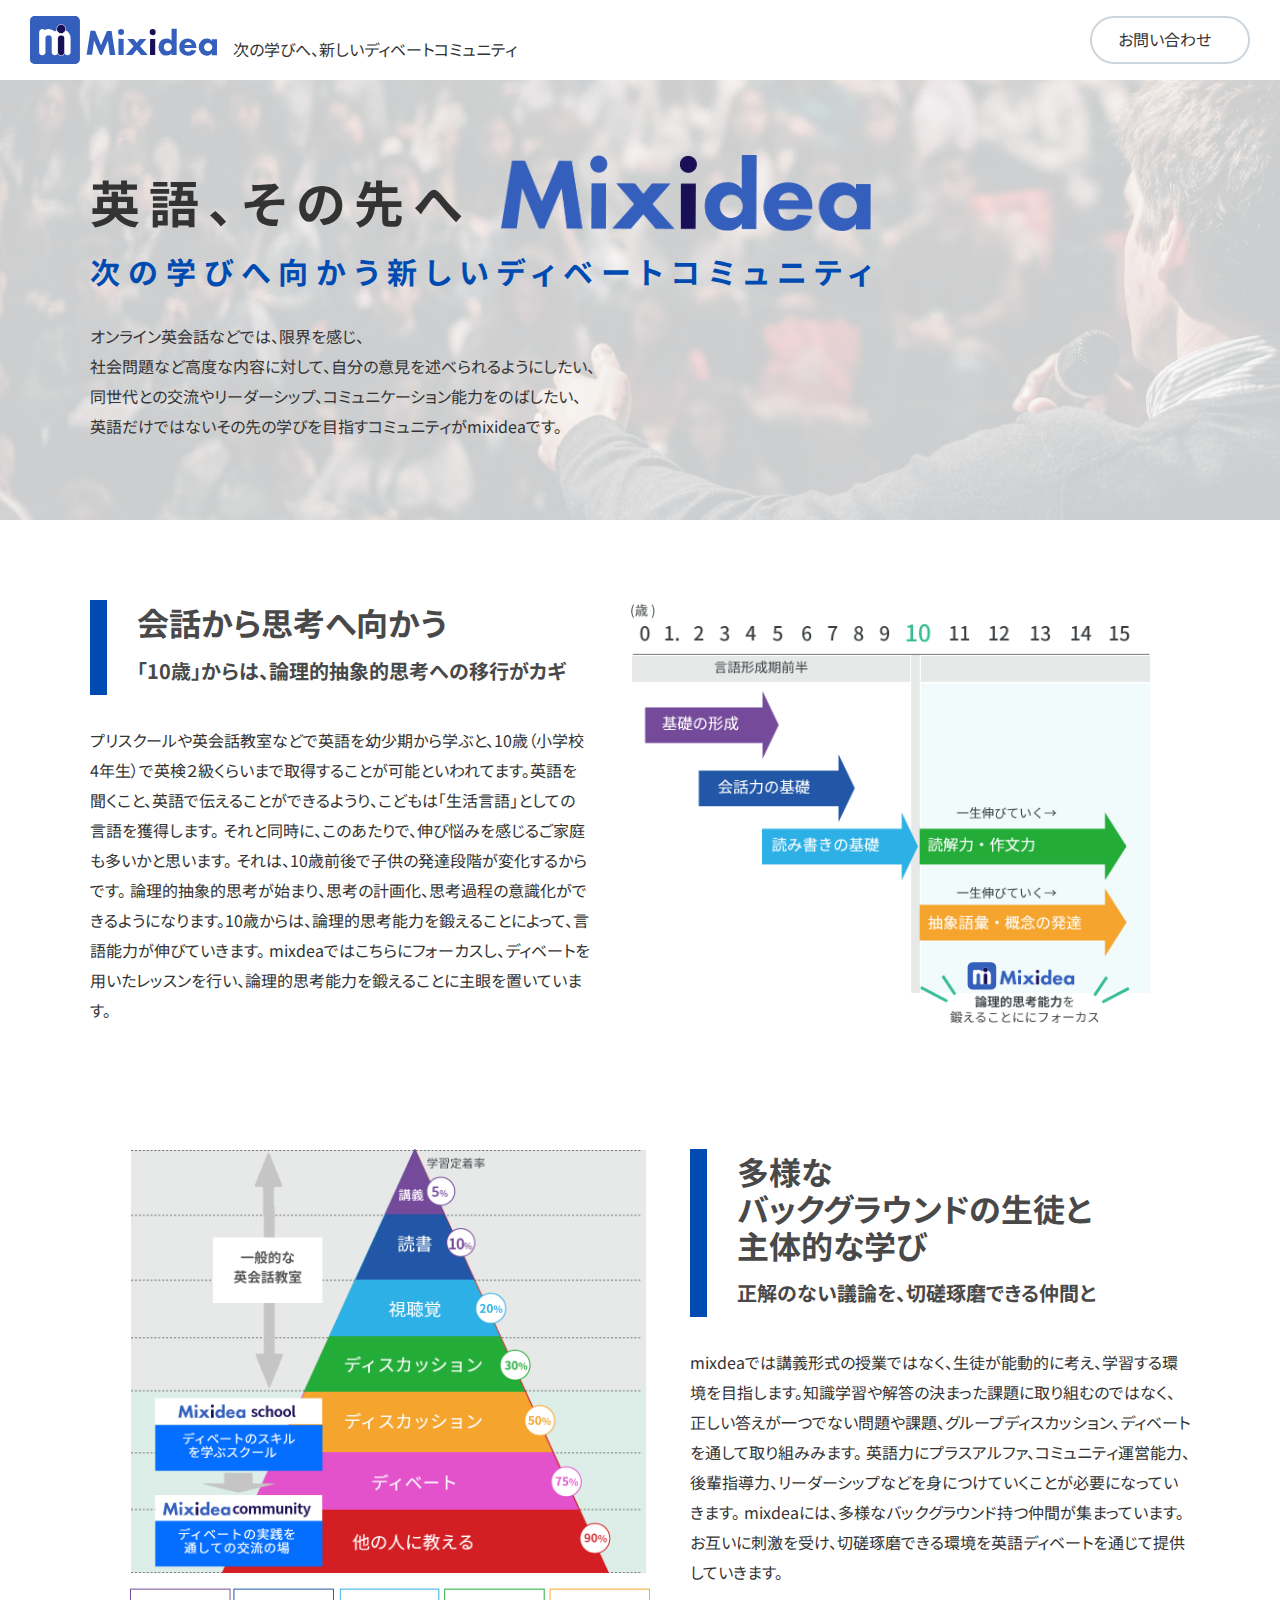
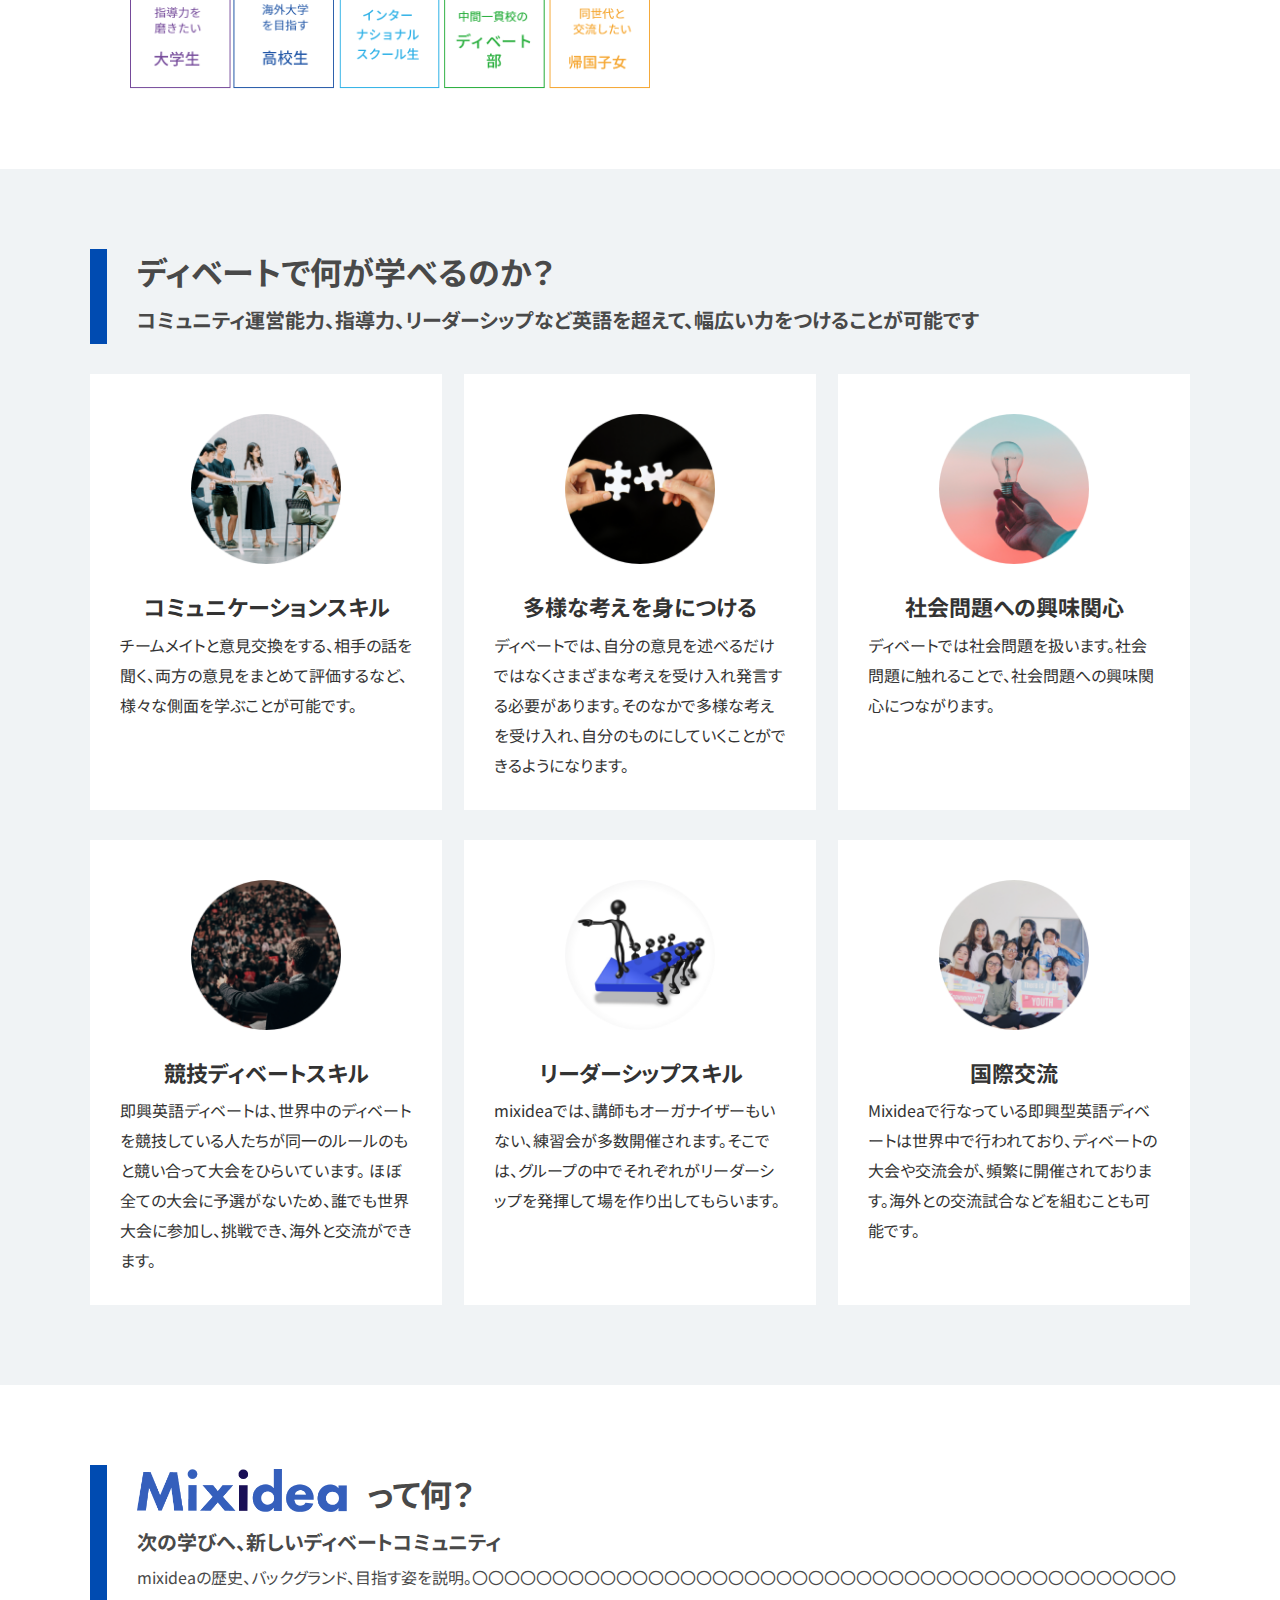
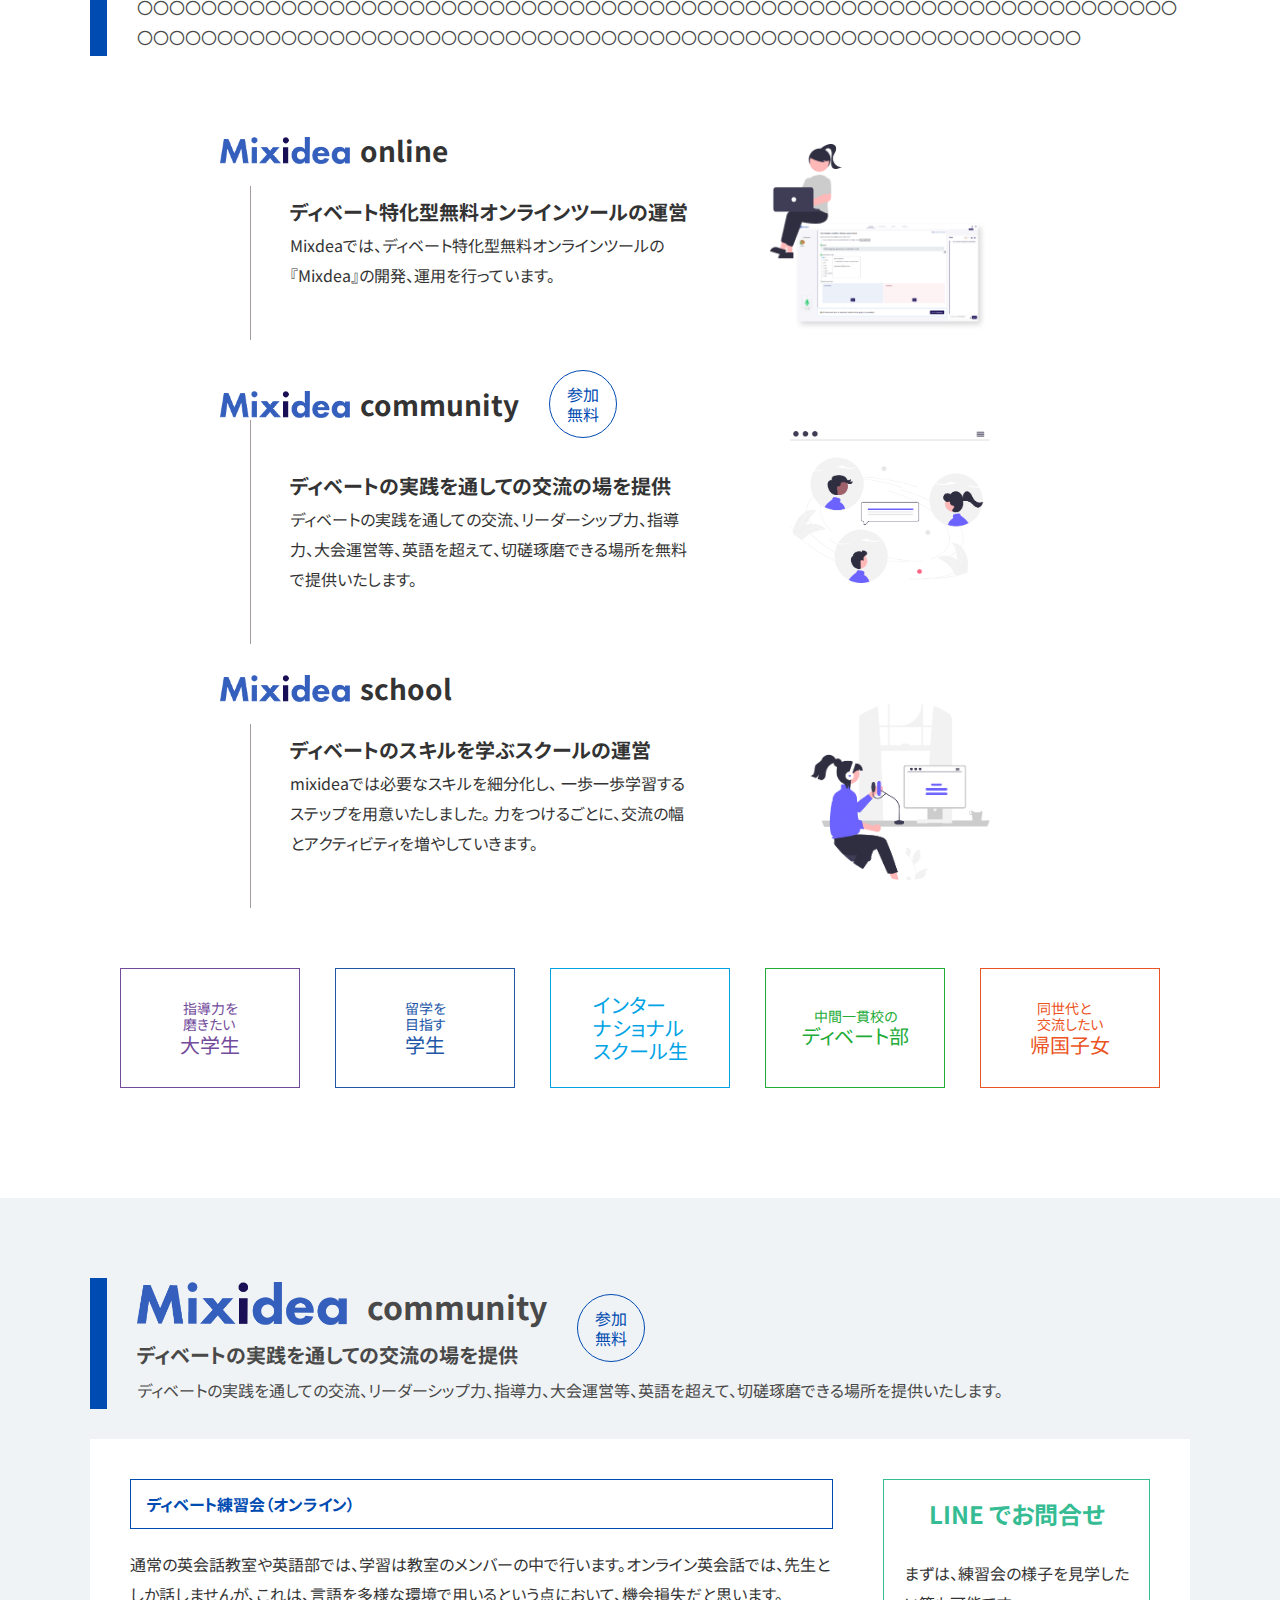
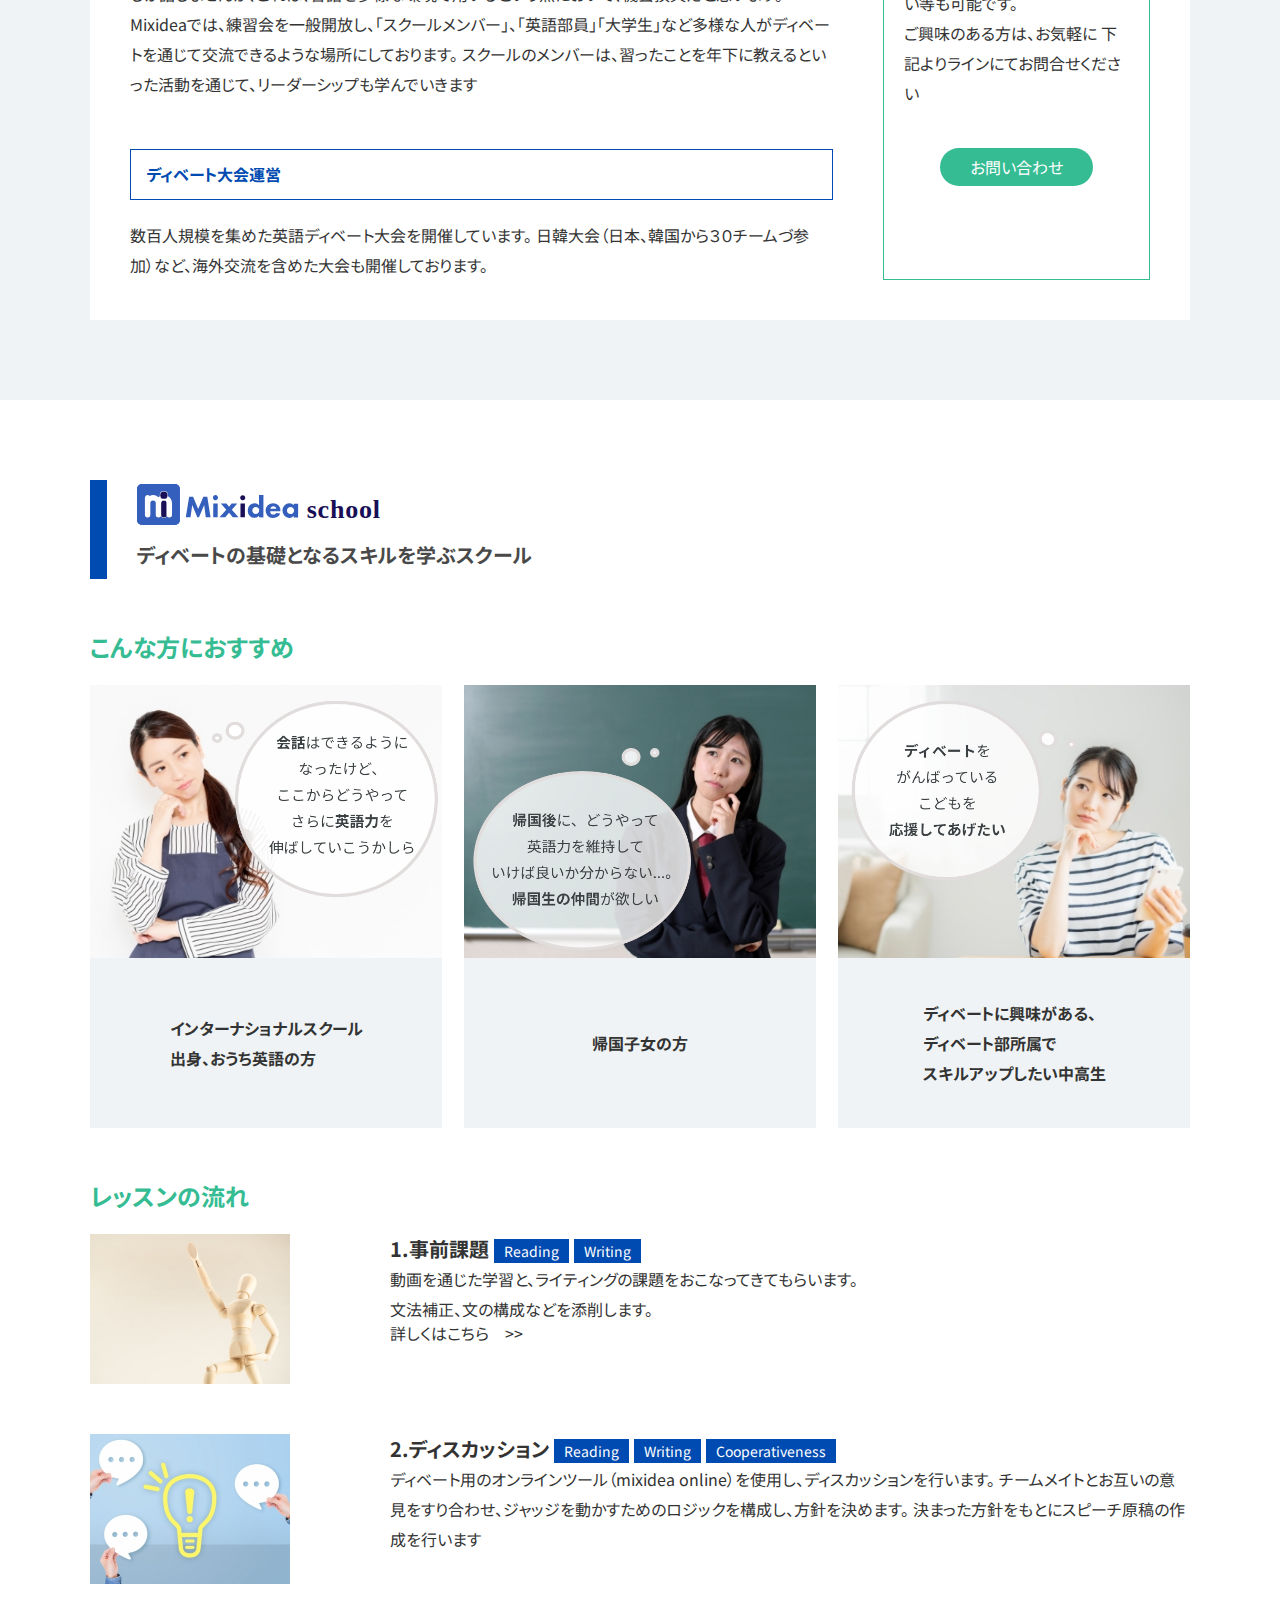
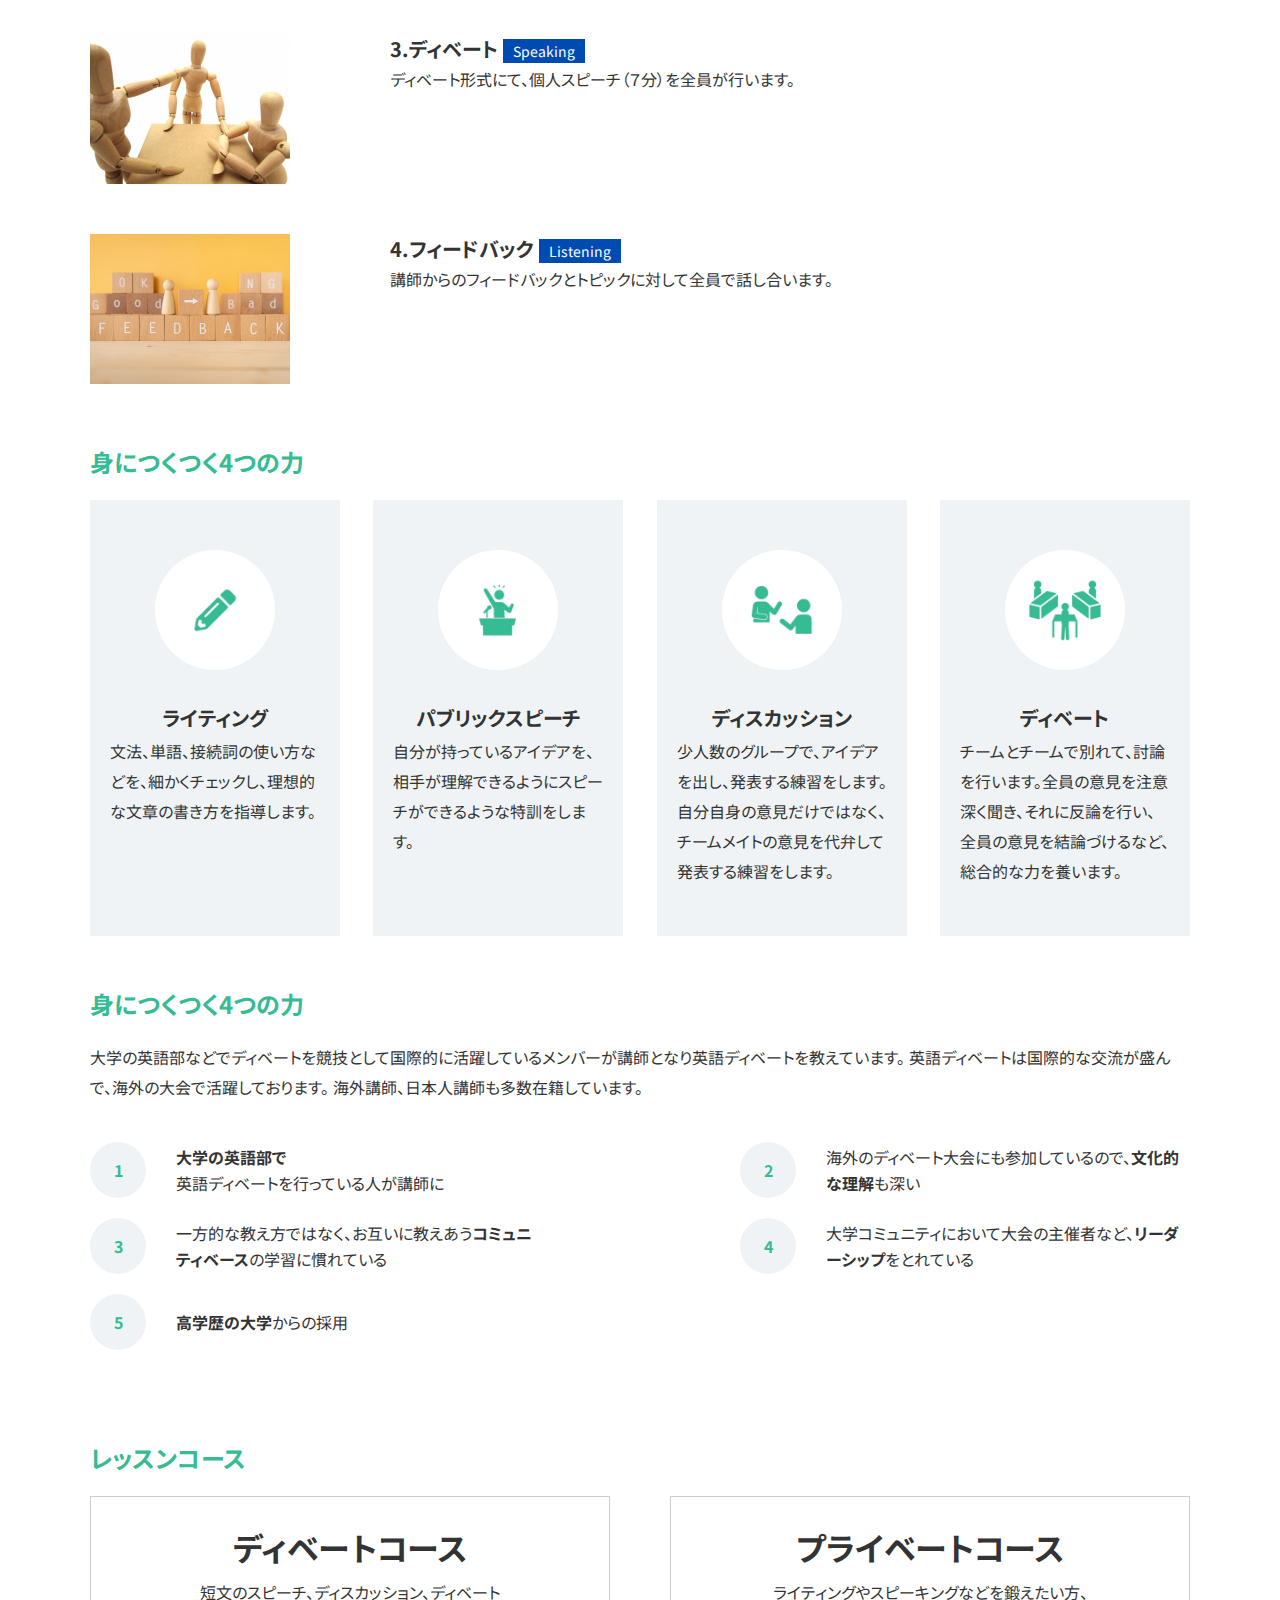
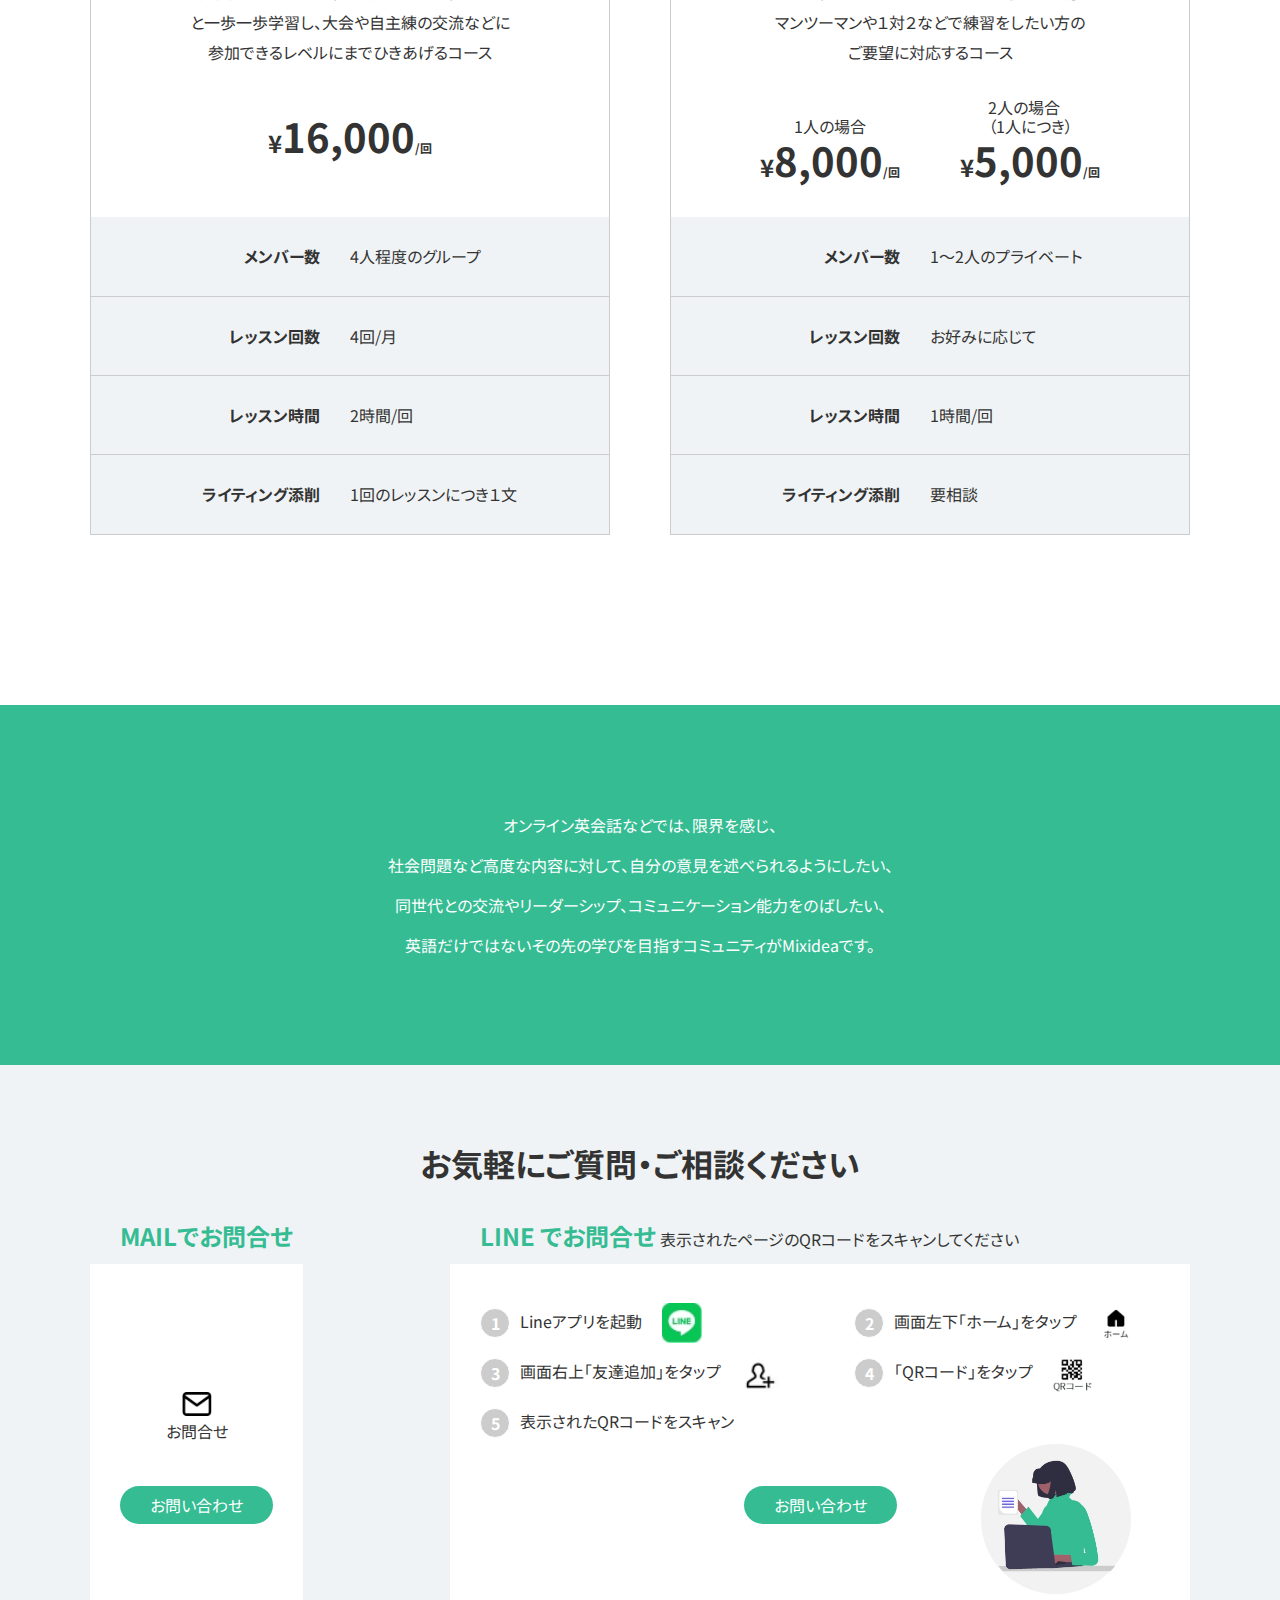
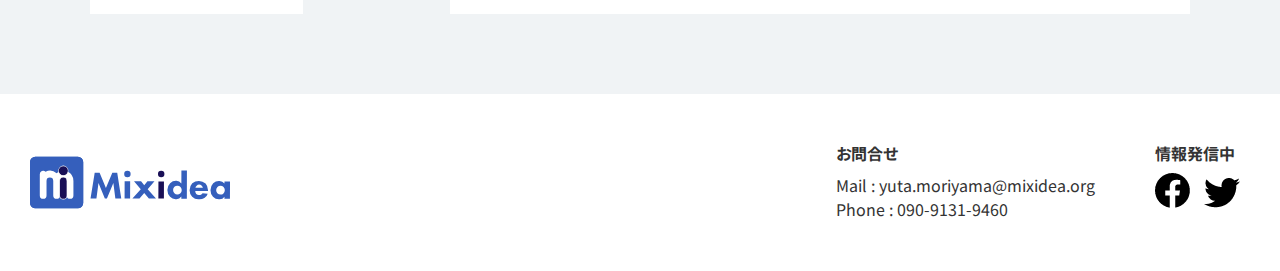
==== commit 0f8fbd76: "kaigyo" ====
--- a/index.html
+++ b/index.html
@@ -212,7 +212,7 @@
         </ul>
         <ul class="students">
           <li><span>指導力を<br class="nosp">磨きたい</span>大学生</li>
-          <li><span>留学<br class="nosp">を目指す</span>学生</li>
+          <li><span>留学を<br class="nosp">目指す</span>学生</li>
           <li>インター<br class="nosp">
             ナショナル<br class="nosp">
             スクール生
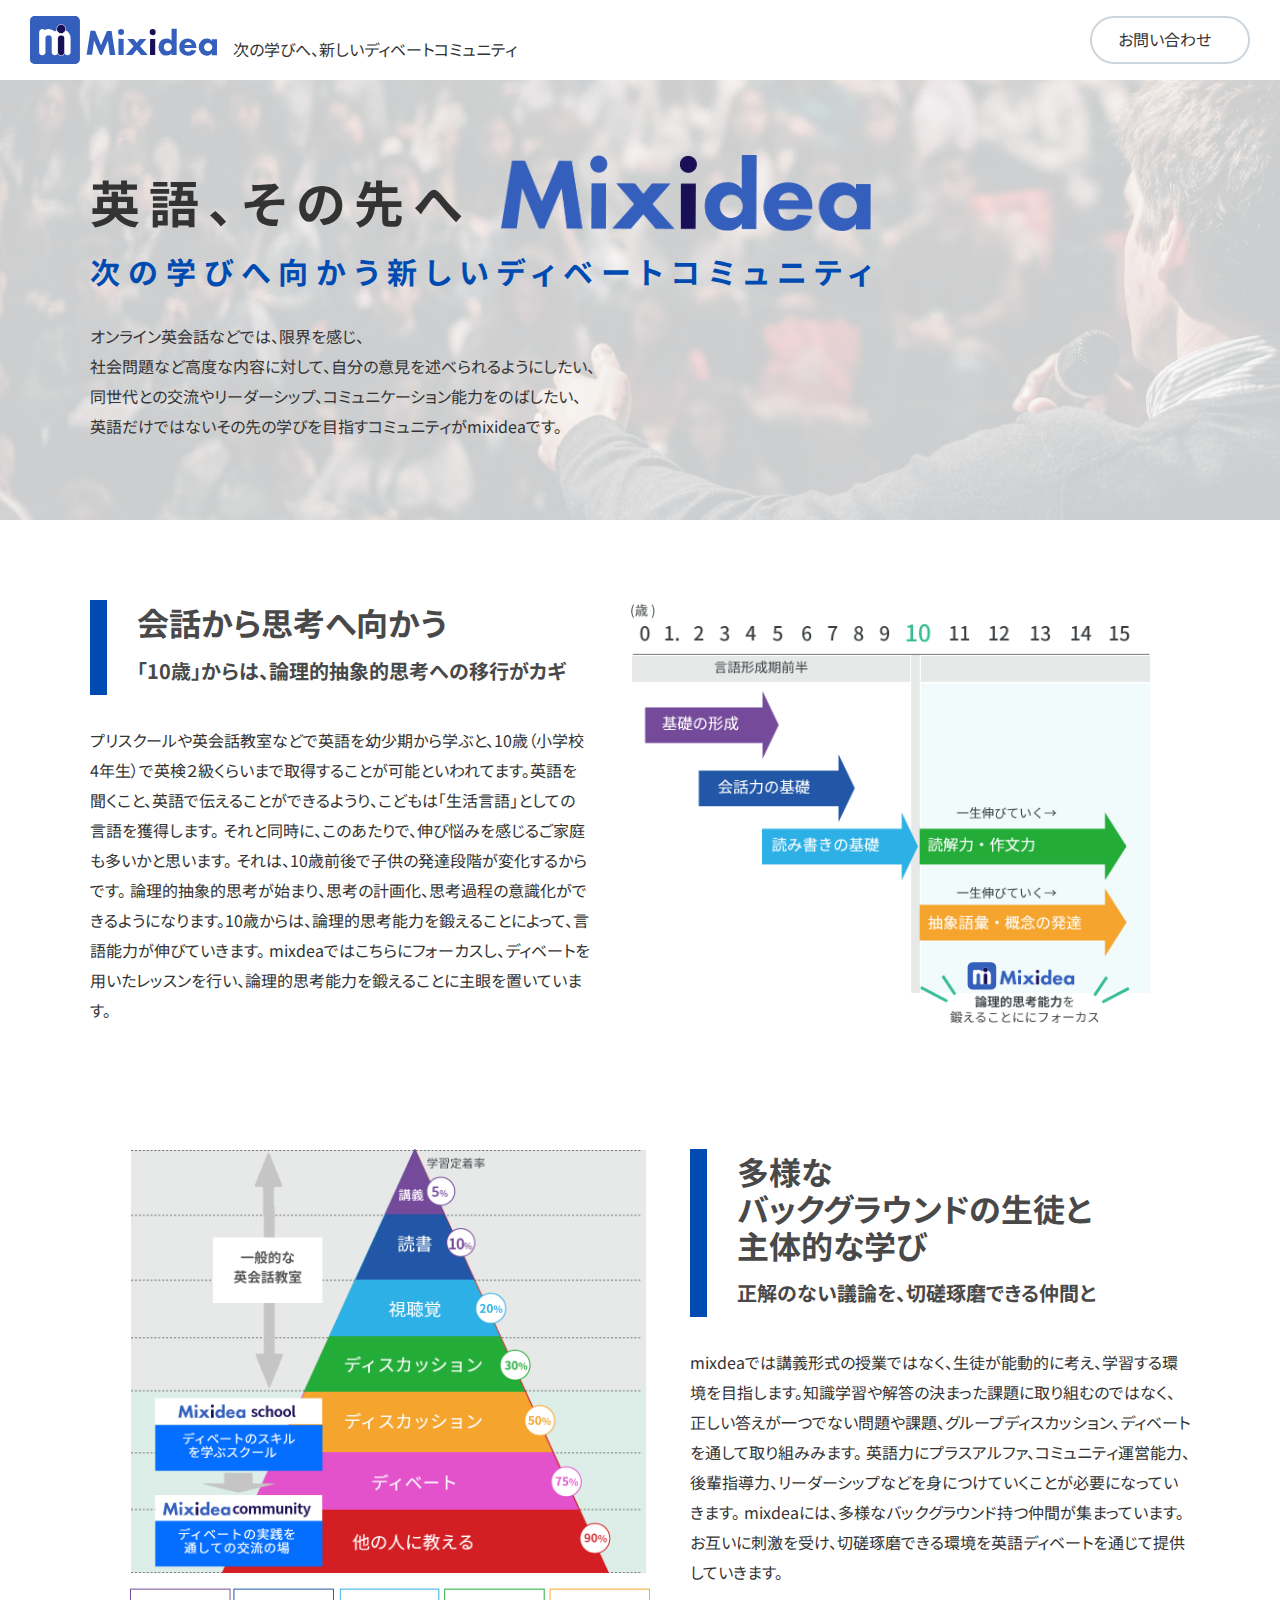
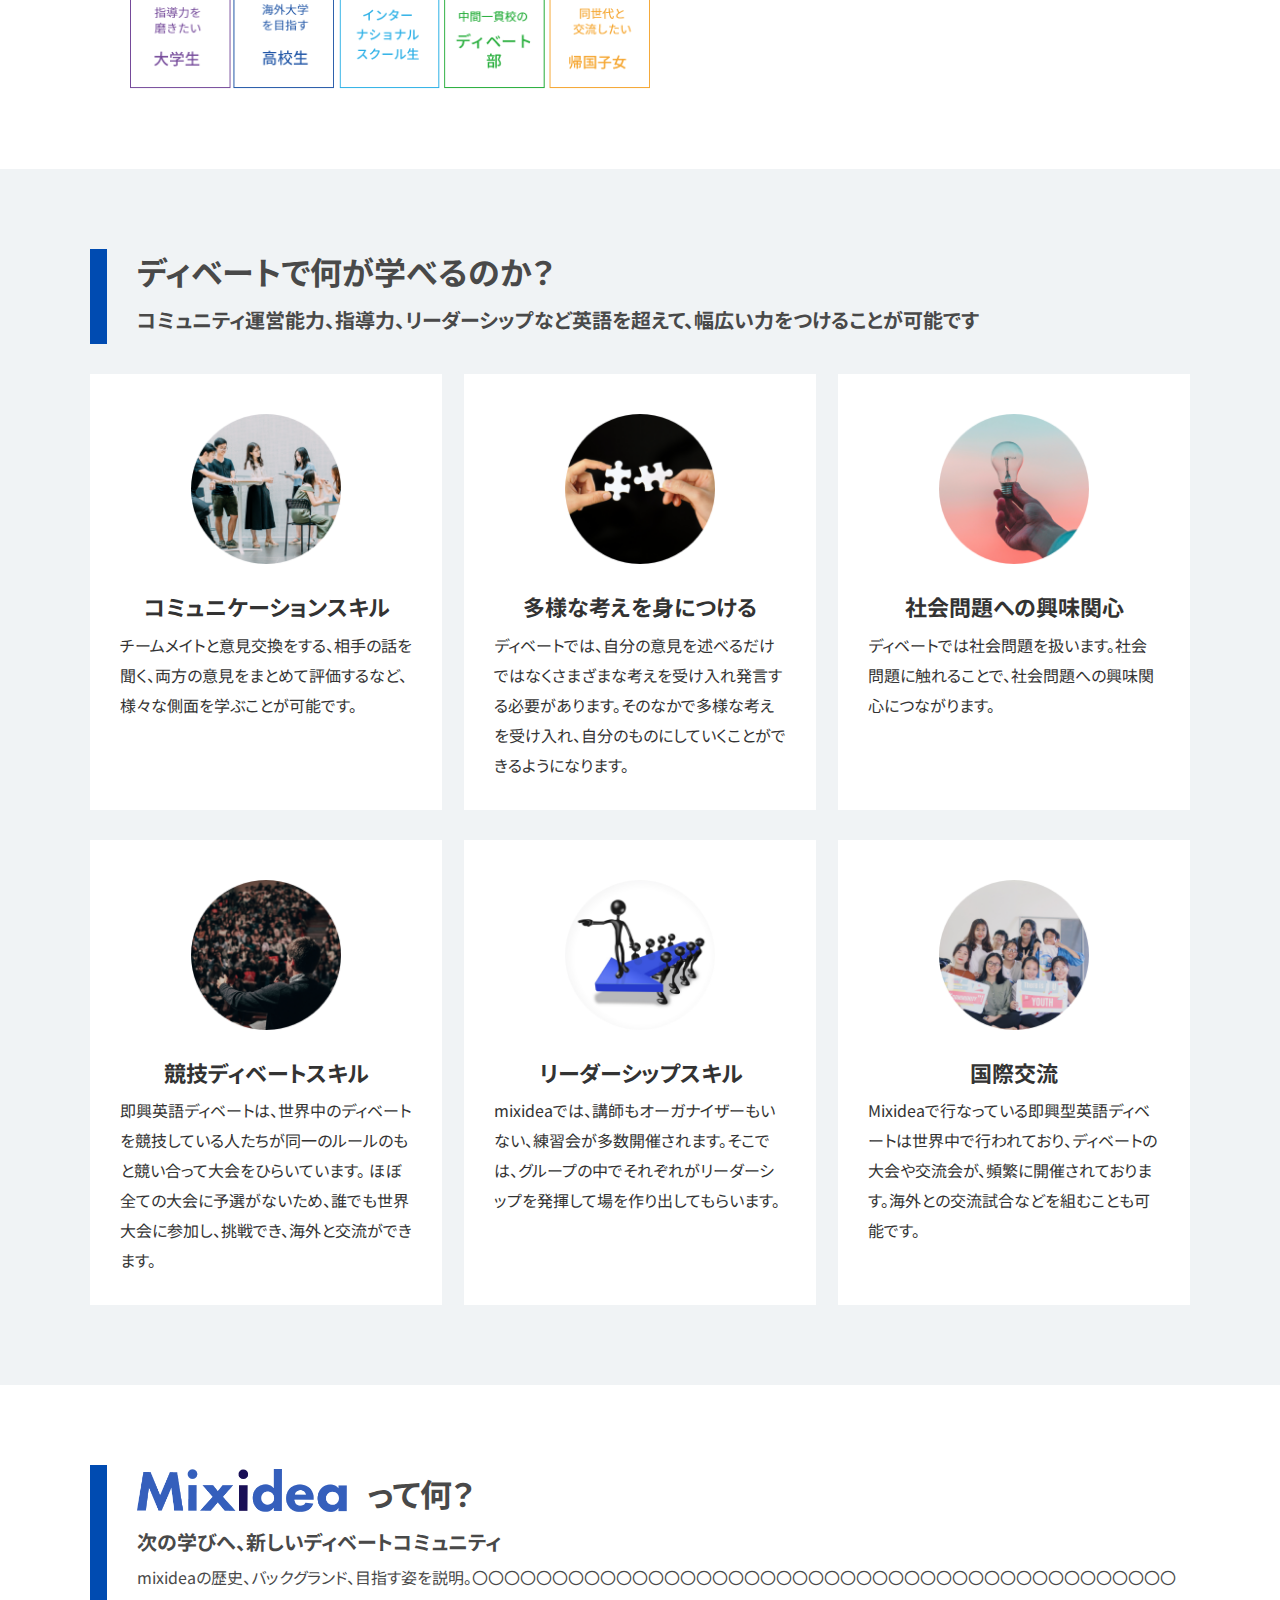
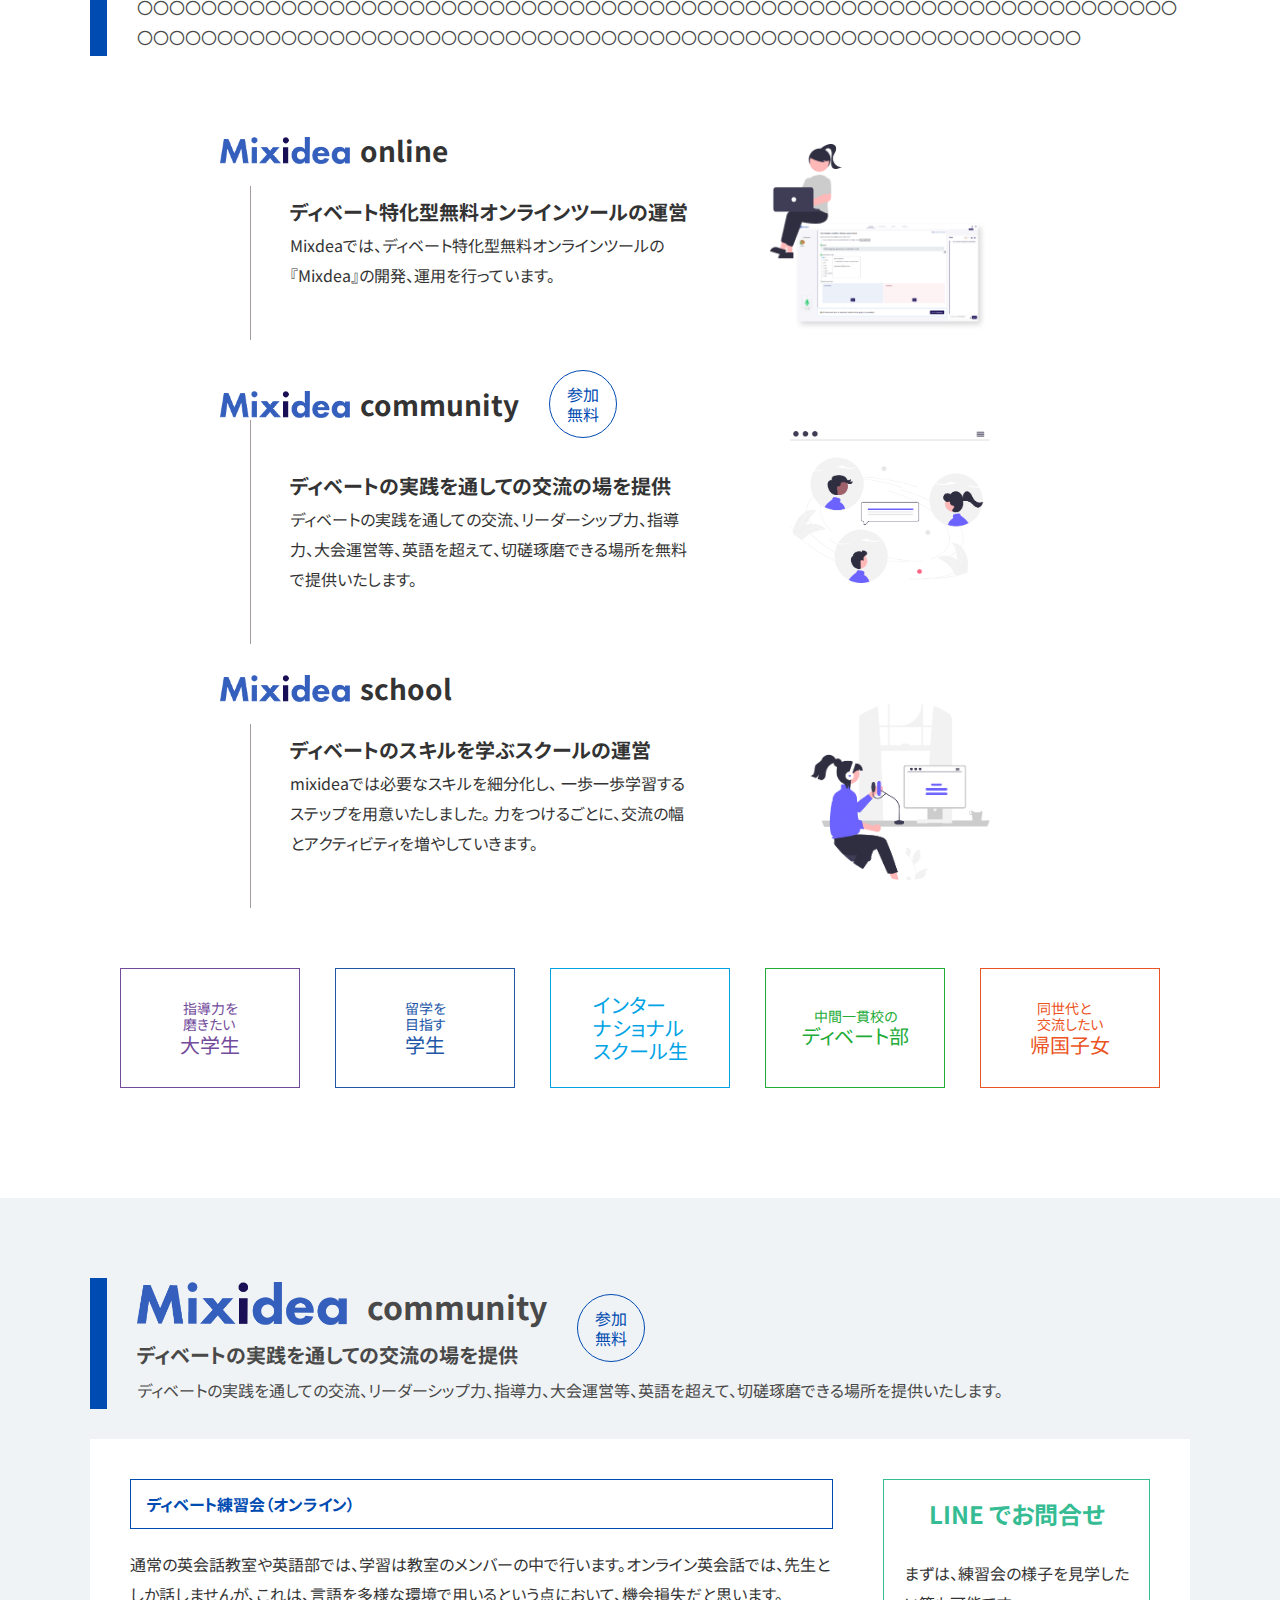
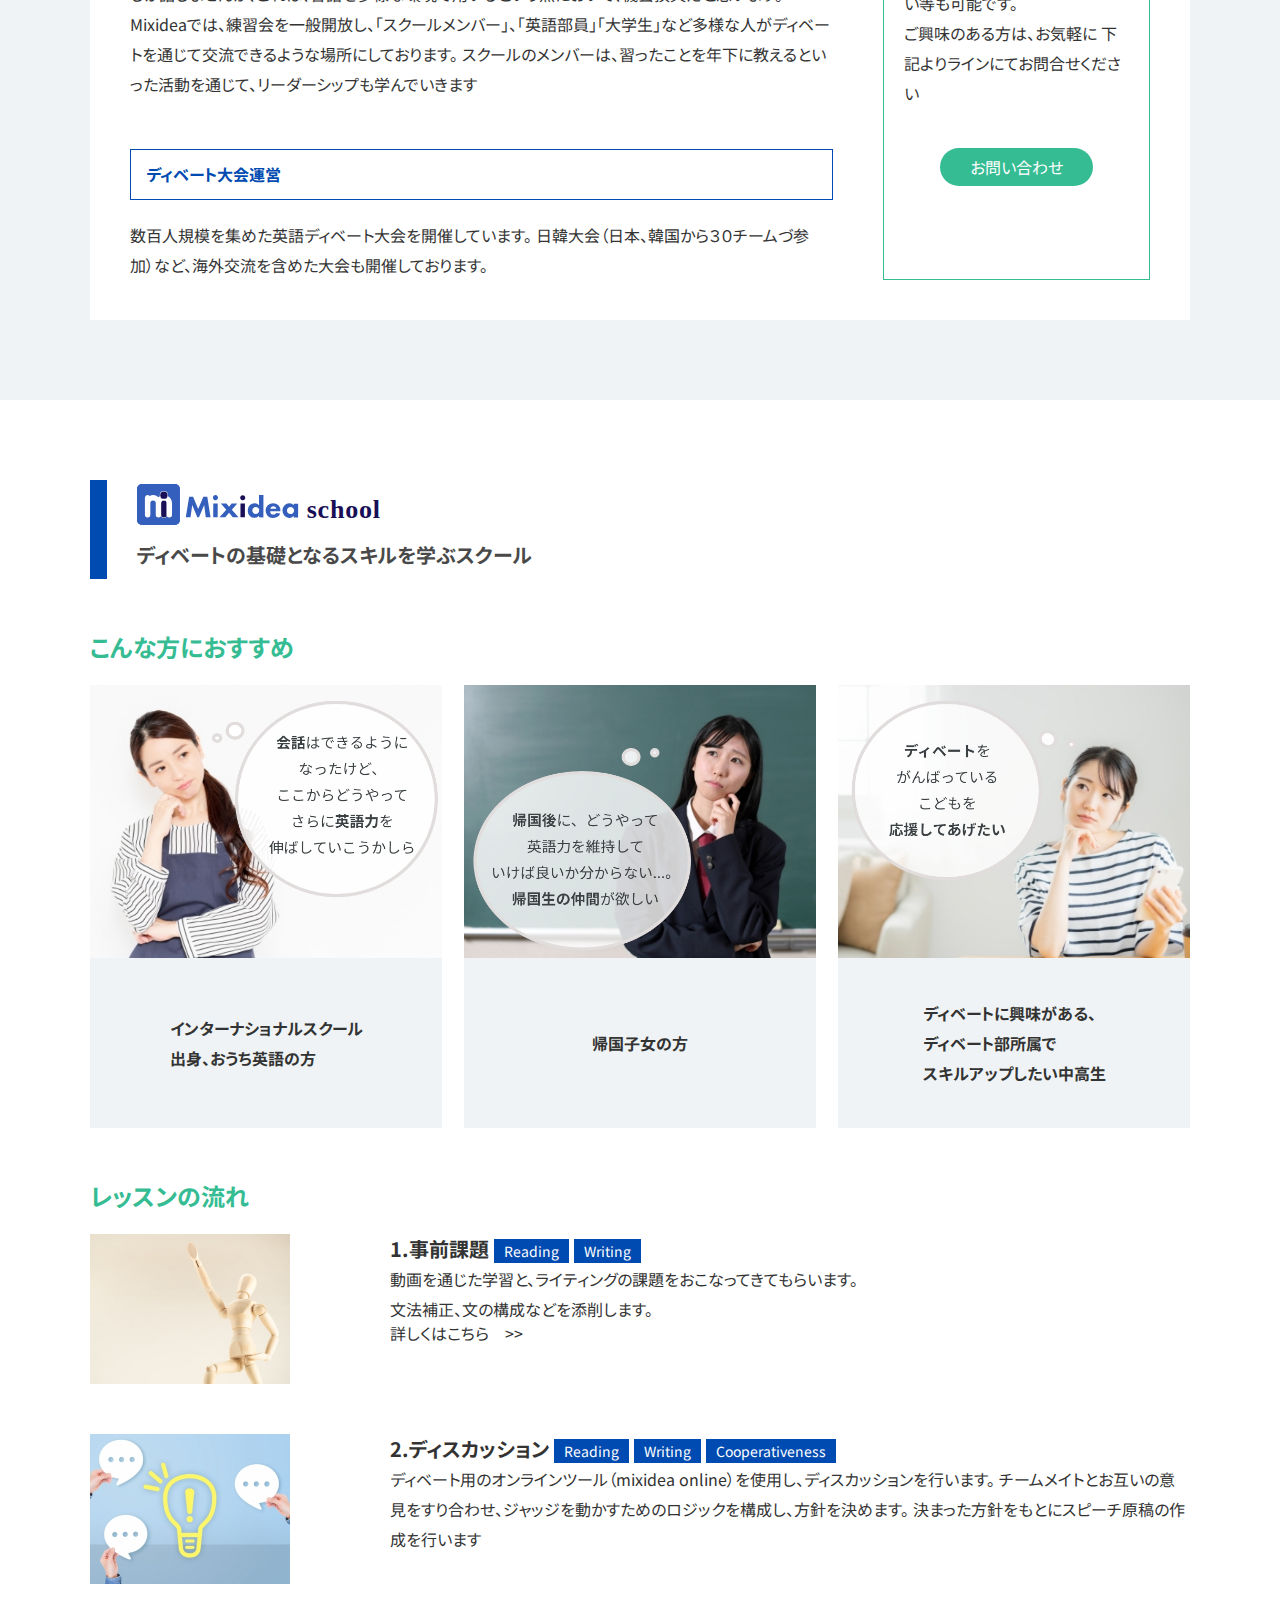
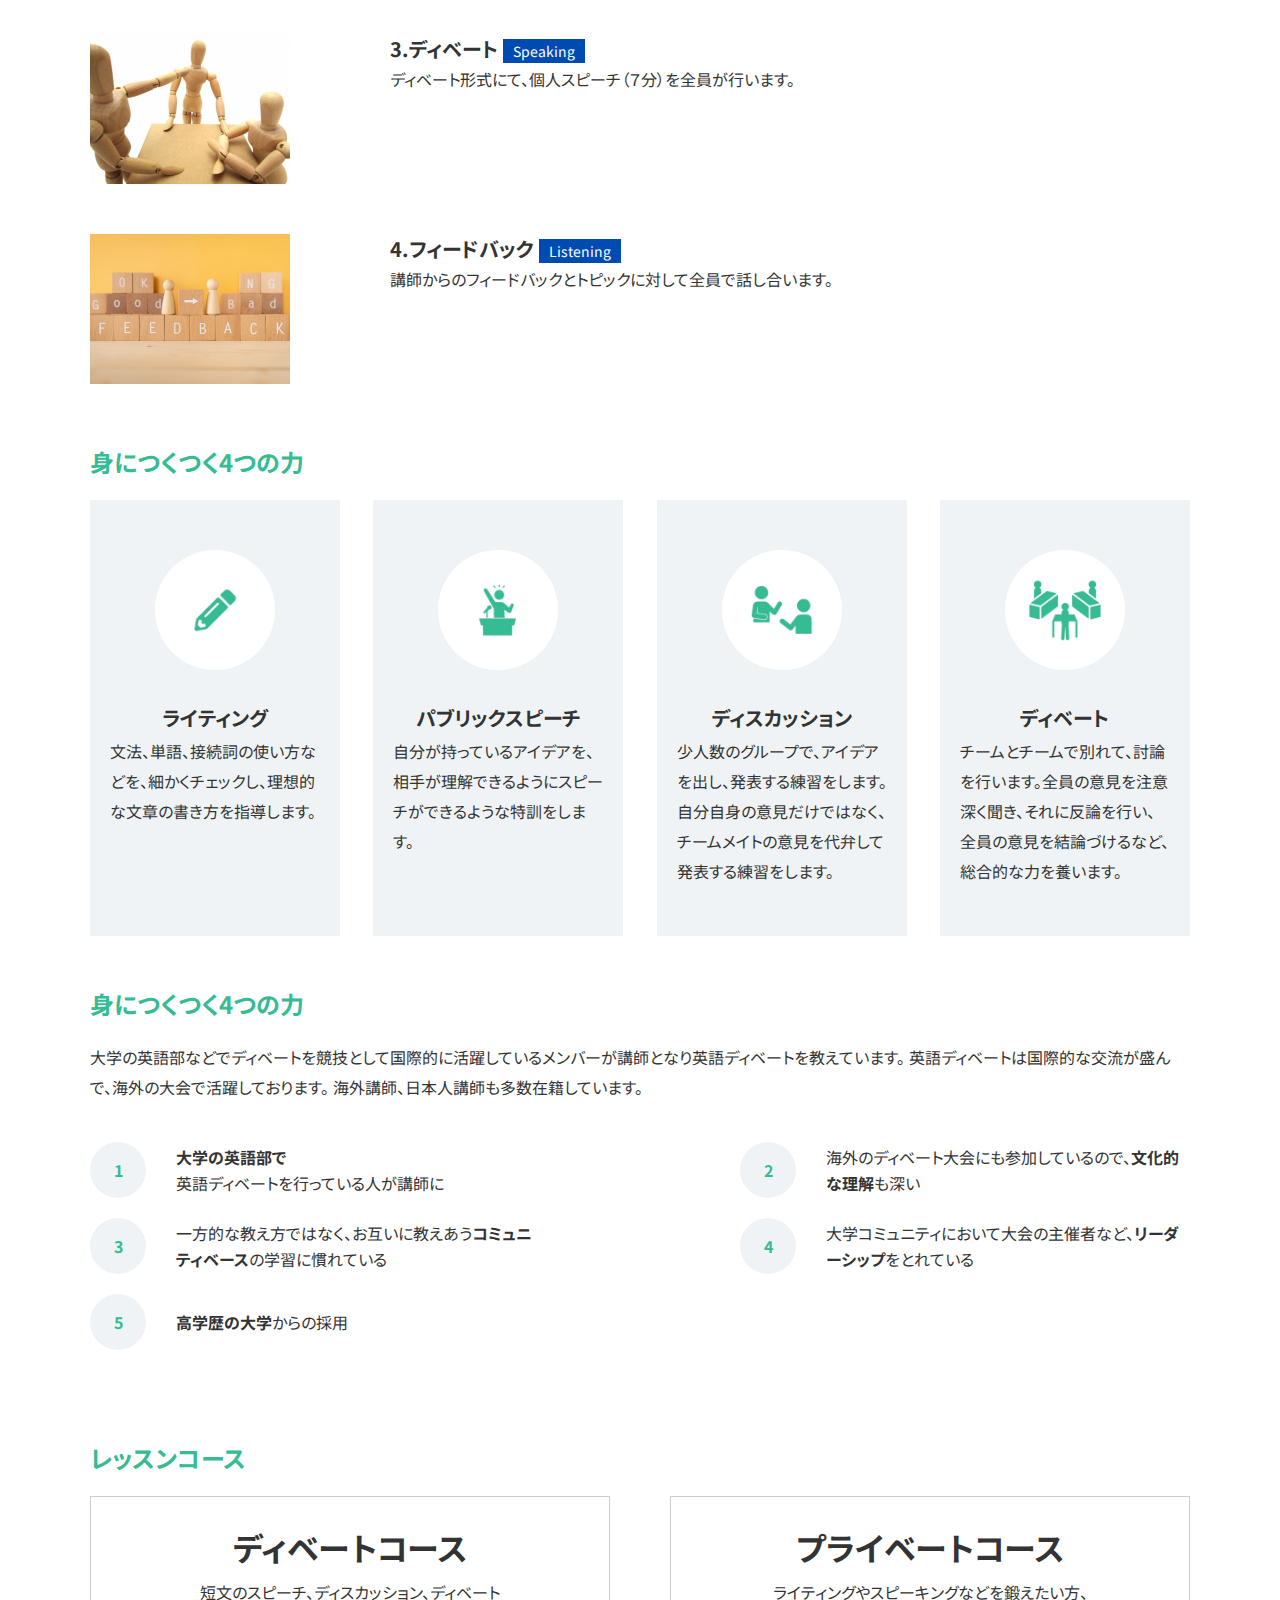
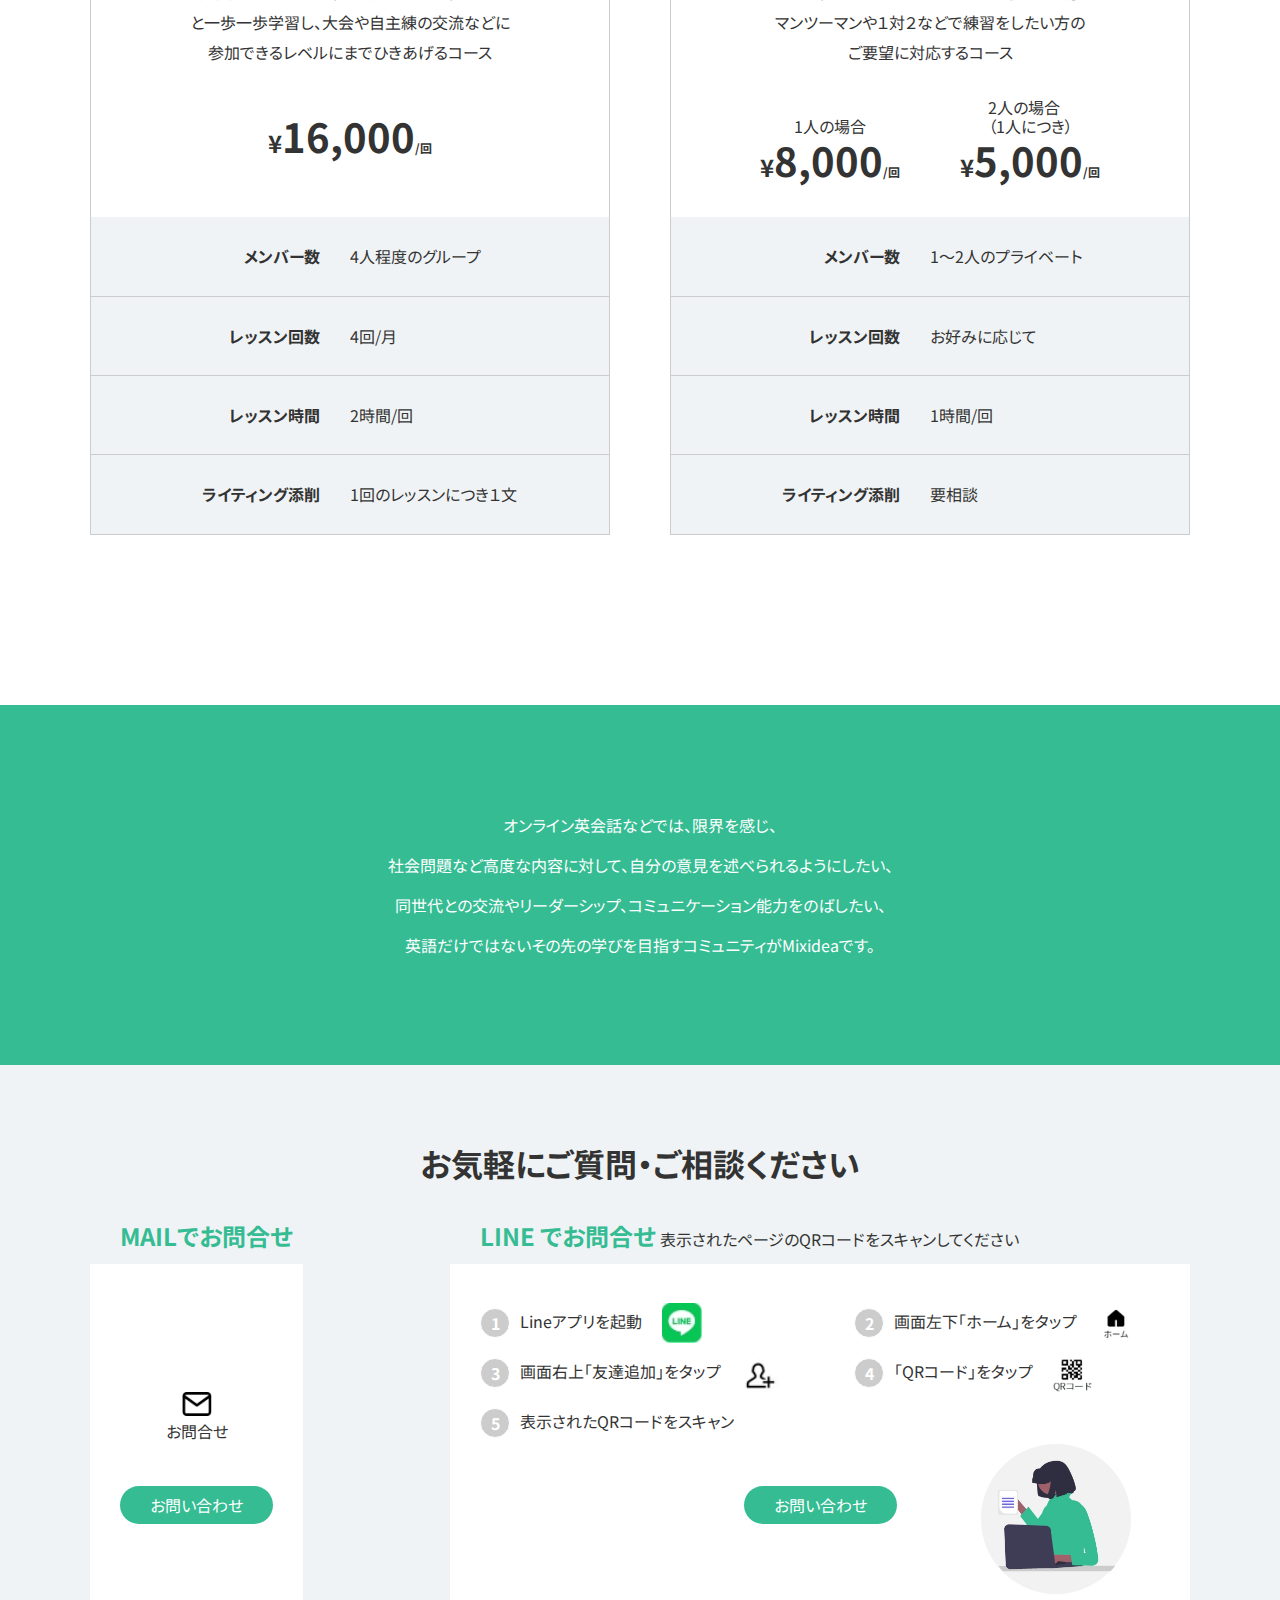
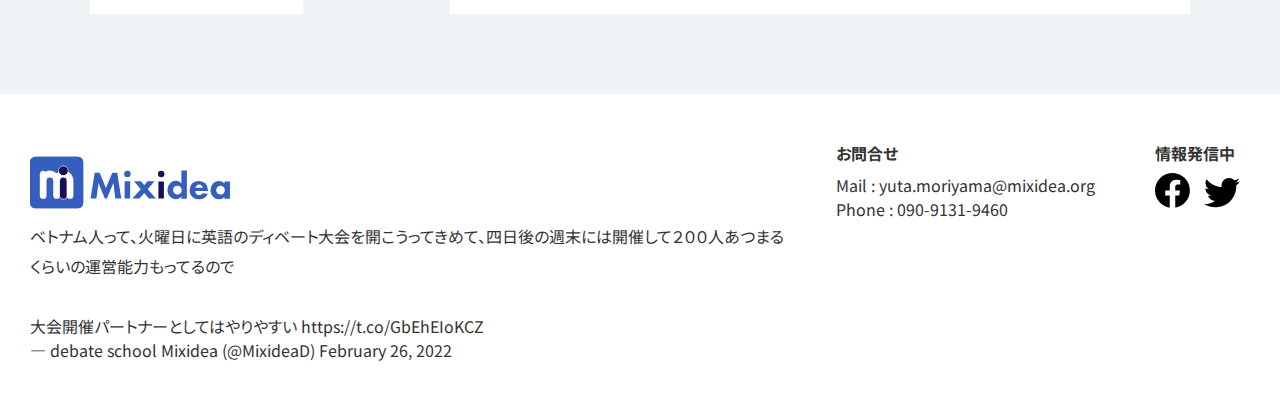
==== commit a37d87dc: "google analytics tag added" ====
--- a/index.html
+++ b/index.html
@@ -24,6 +24,19 @@
   <link rel="preconnect" href="https://fonts.googleapis.com">
   <link rel="preconnect" href="https://fonts.gstatic.com" crossorigin>
   <link href="https://fonts.googleapis.com/css2?family=Noto+Sans+JP:wght@400;700&display=swap" rel="stylesheet">
+  <link rel="icon" type="image/x-icon" href="https://storage.googleapis.com/mixidea_resource/icon5.png" />
+
+
+  <!-- Global site tag (gtag.js) - Google Analytics -->
+<script async src="https://www.googletagmanager.com/gtag/js?id=G-DKYNQE1PSR"></script>
+<script>
+  window.dataLayer = window.dataLayer || [];
+  function gtag(){dataLayer.push(arguments);}
+  gtag('js', new Date());
+
+  gtag('config', 'G-DKYNQE1PSR');
+</script>
+
 </head>
 
 <body>
@@ -585,6 +598,11 @@
     </div>
 
 
+    <blockquote class="twitter-tweet"><p lang="ja" dir="ltr">ベトナム人って、火曜日に英語のディベート大会を開こうってきめて、四日後の週末には開催して２００人あつまる<br>くらいの運営能力もってるので<br><br>大会開催パートナーとしてはやりやすい <a href="https://t.co/GbEhEIoKCZ">https://t.co/GbEhEIoKCZ</a></p>&mdash; debate school Mixidea (@MixideaD) <a href="https://twitter.com/MixideaD/status/1497610068875149315?ref_src=twsrc%5Etfw">February 26, 2022</a></blockquote> <script async src="https://platform.twitter.com/widgets.js" charset="utf-8"></script>
+
+
+
+
   </footer>
   <!--//ここまでフッター-->
   <!--jQuery読み込み-->
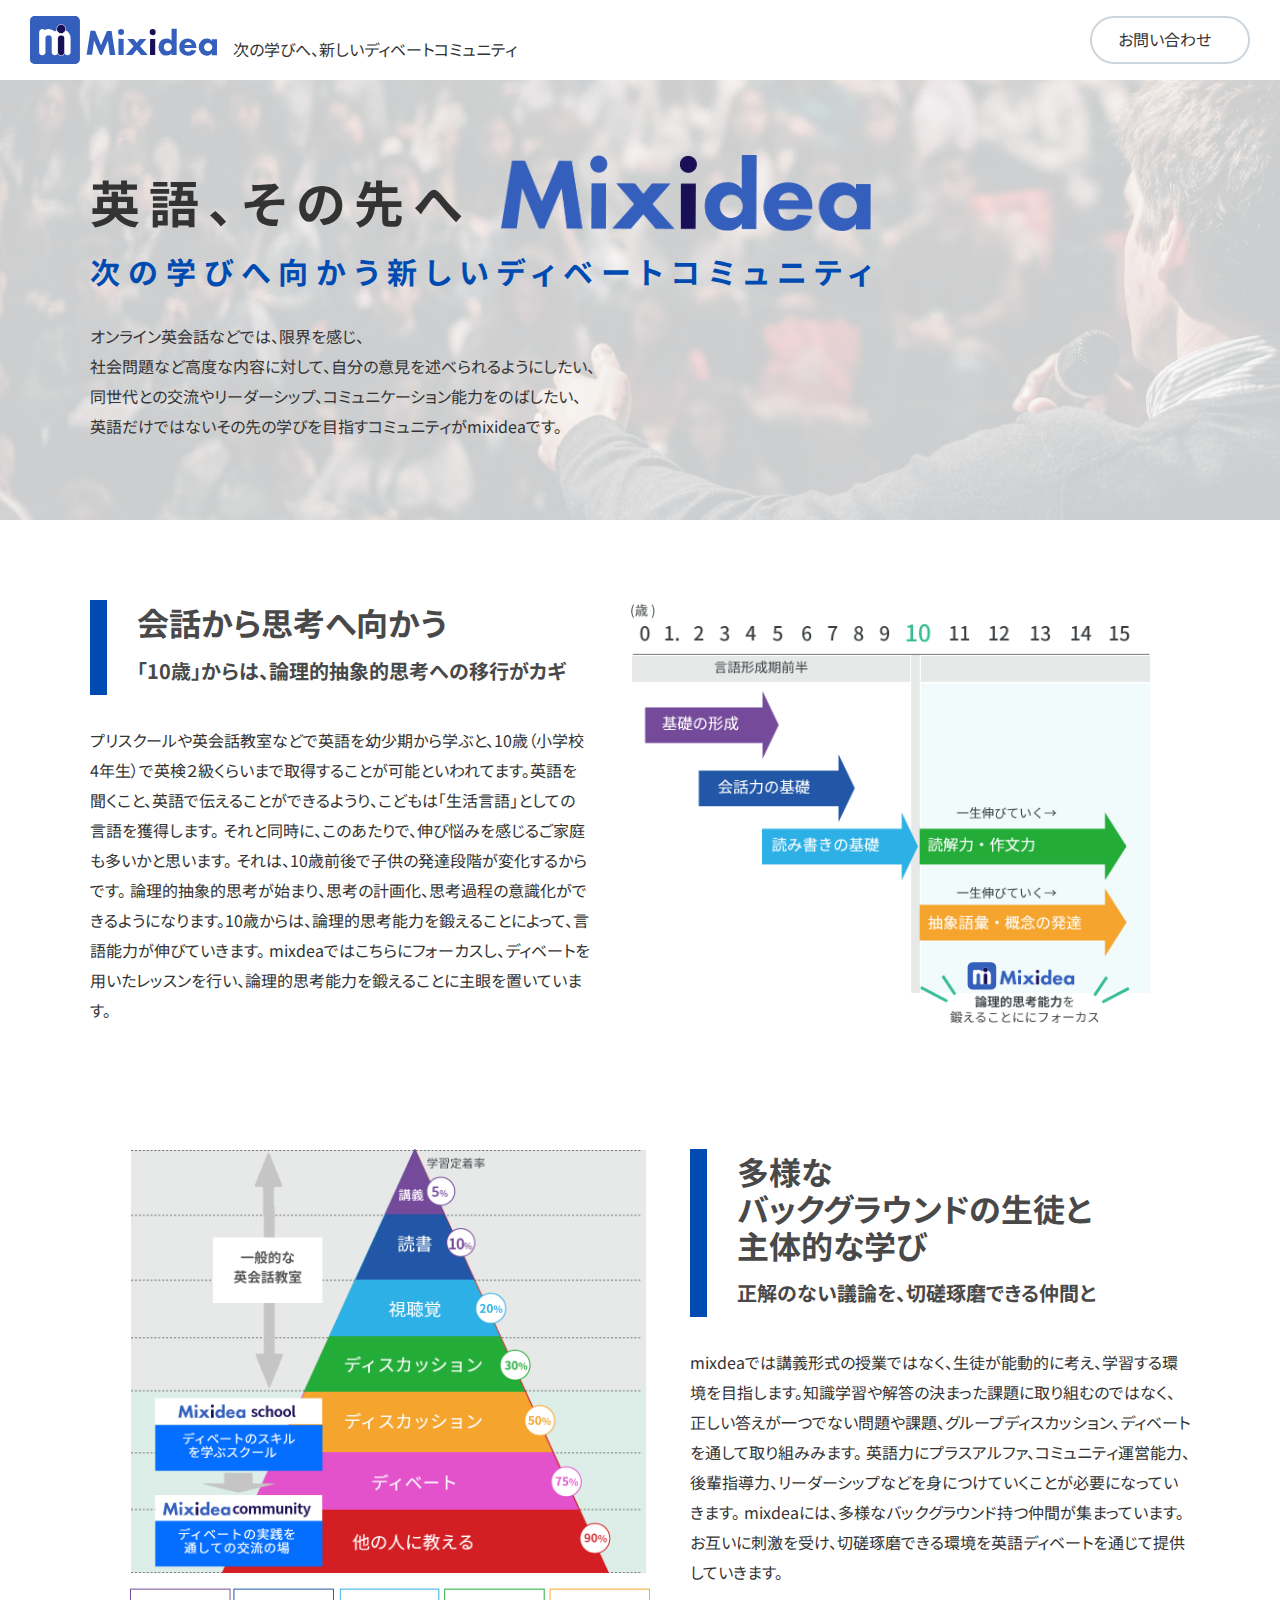
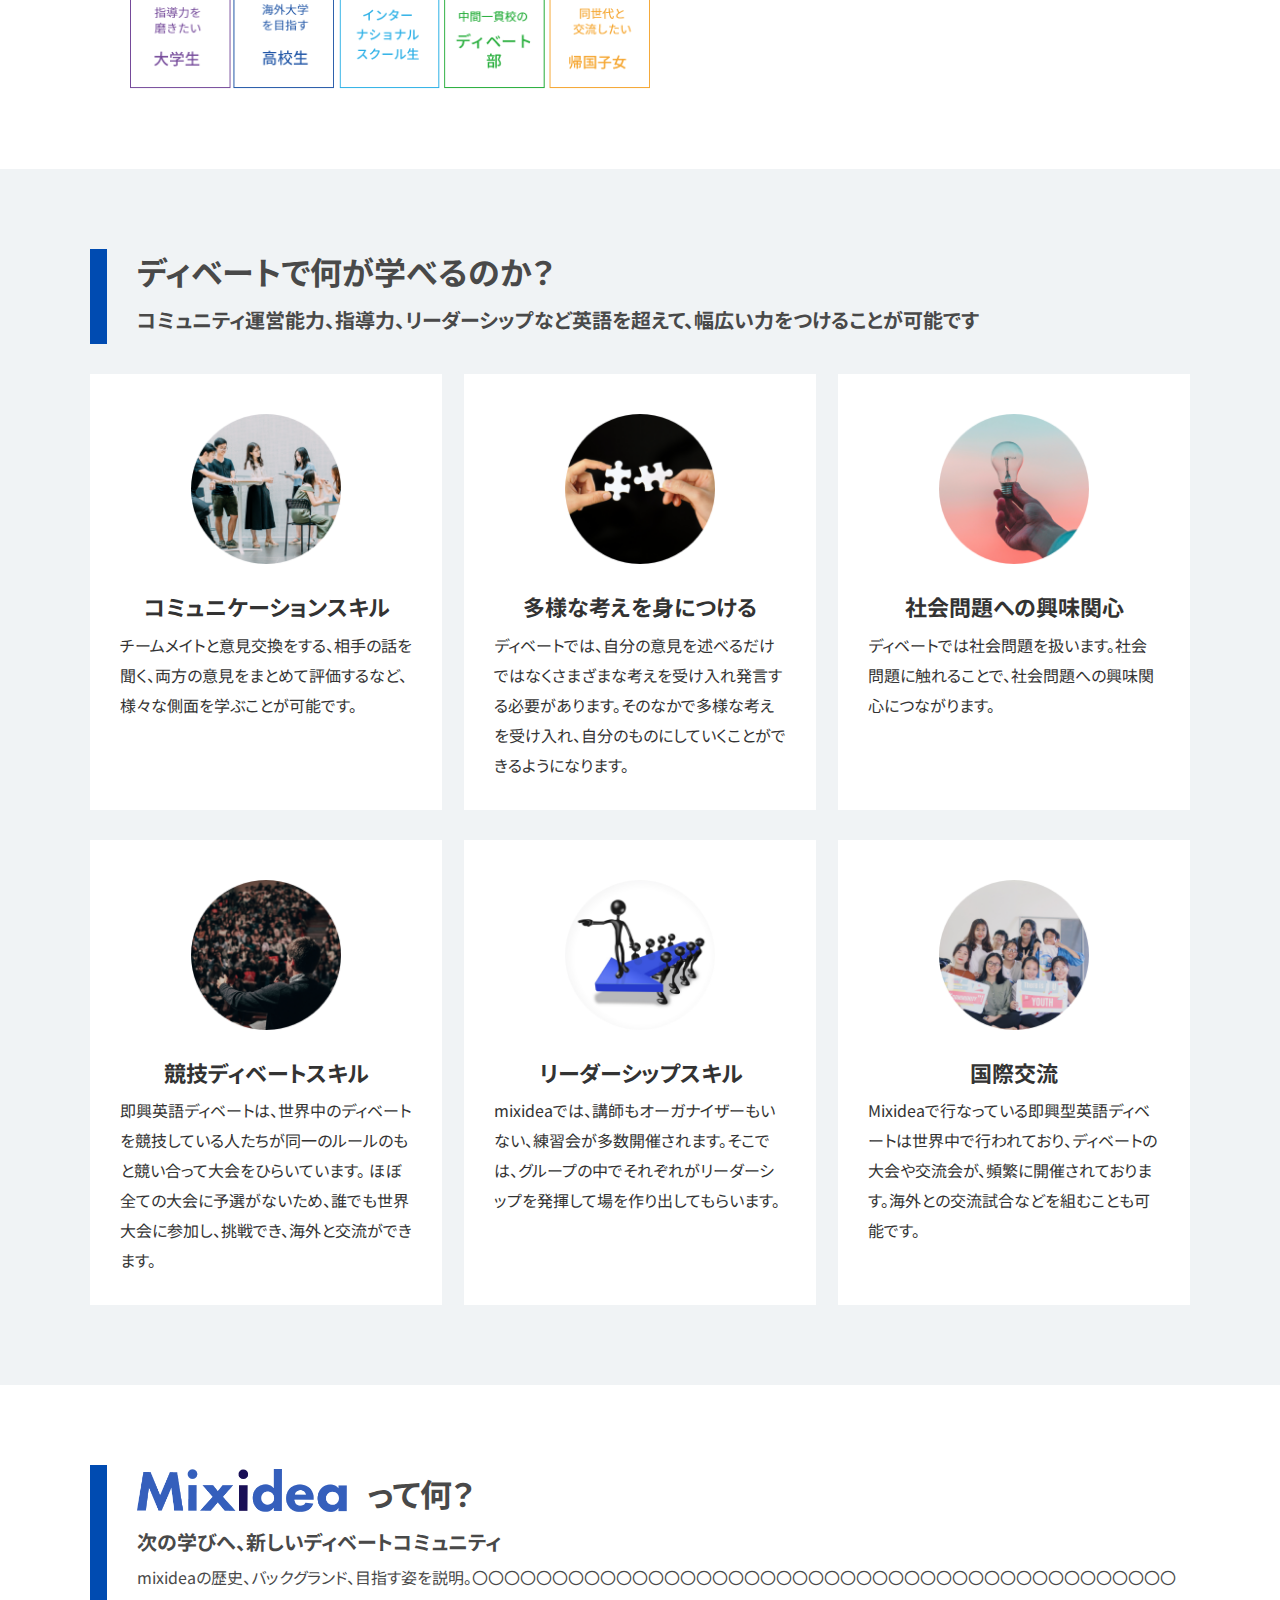
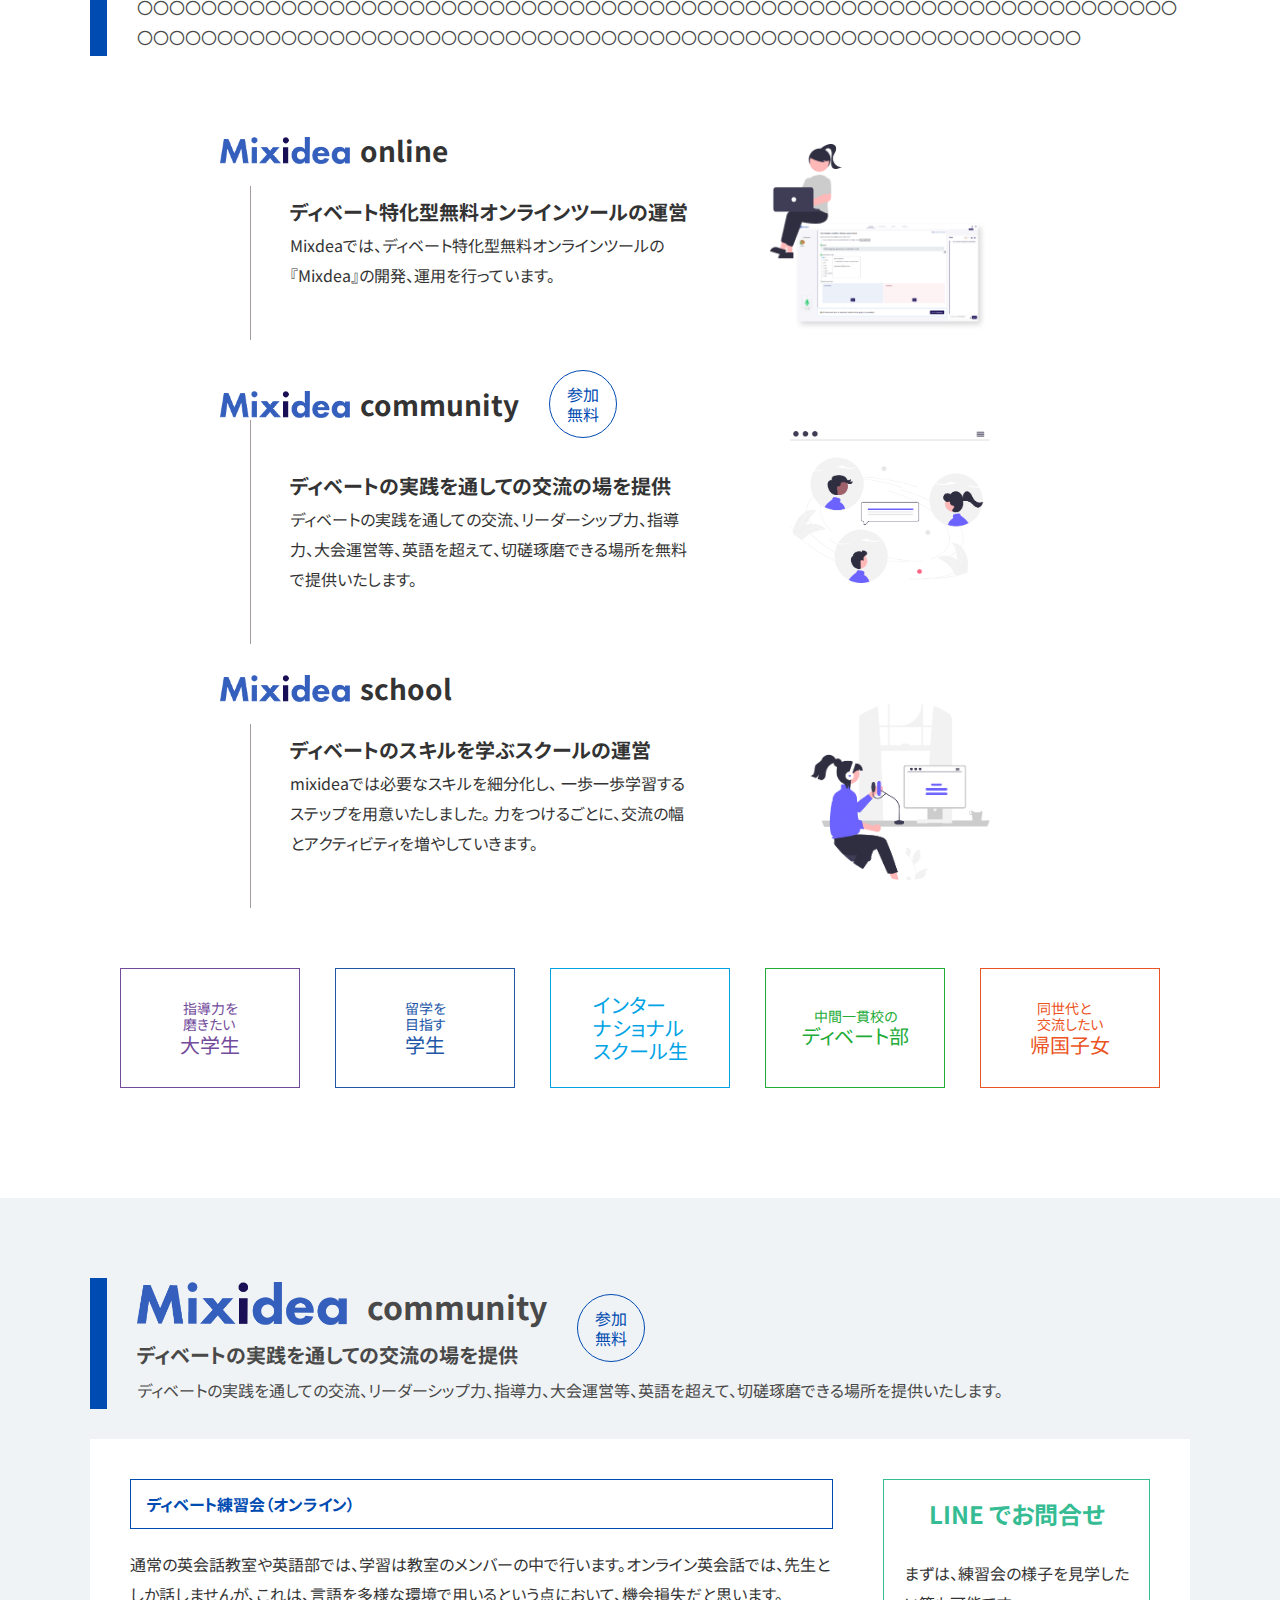
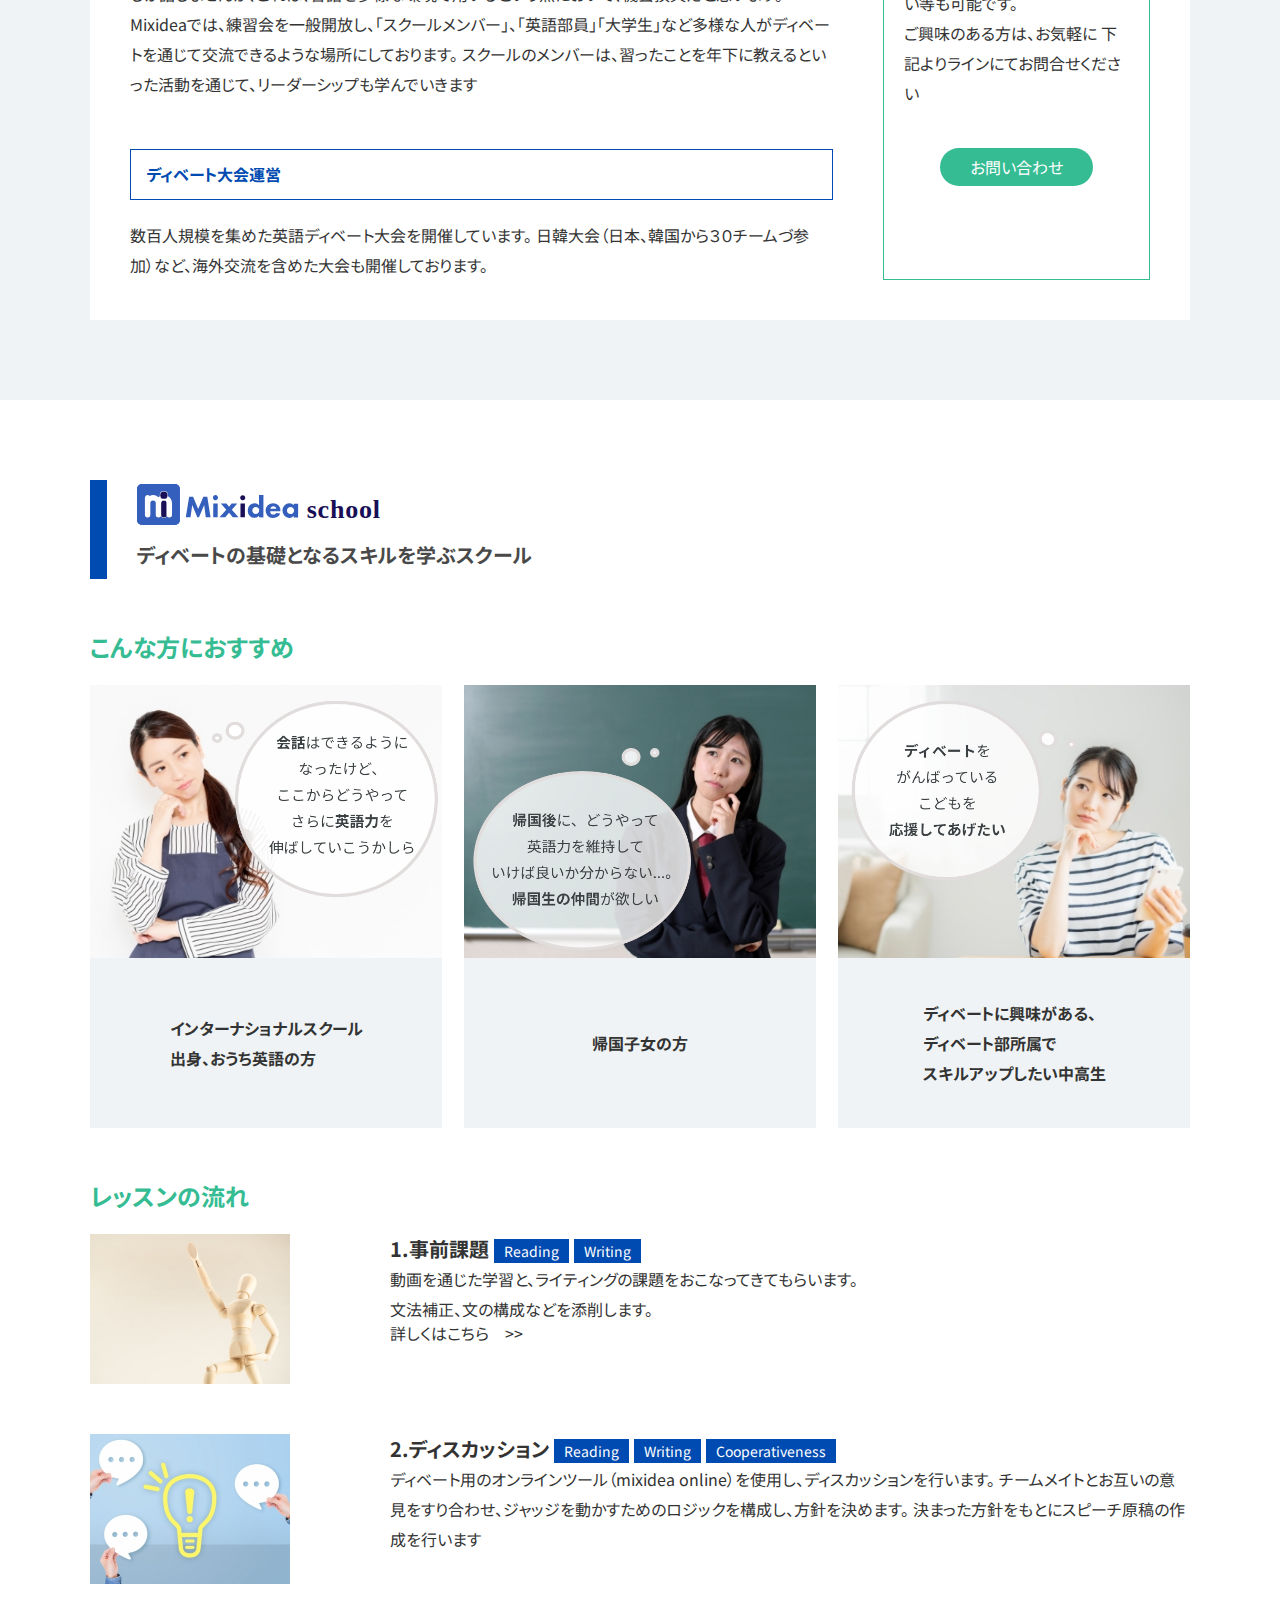
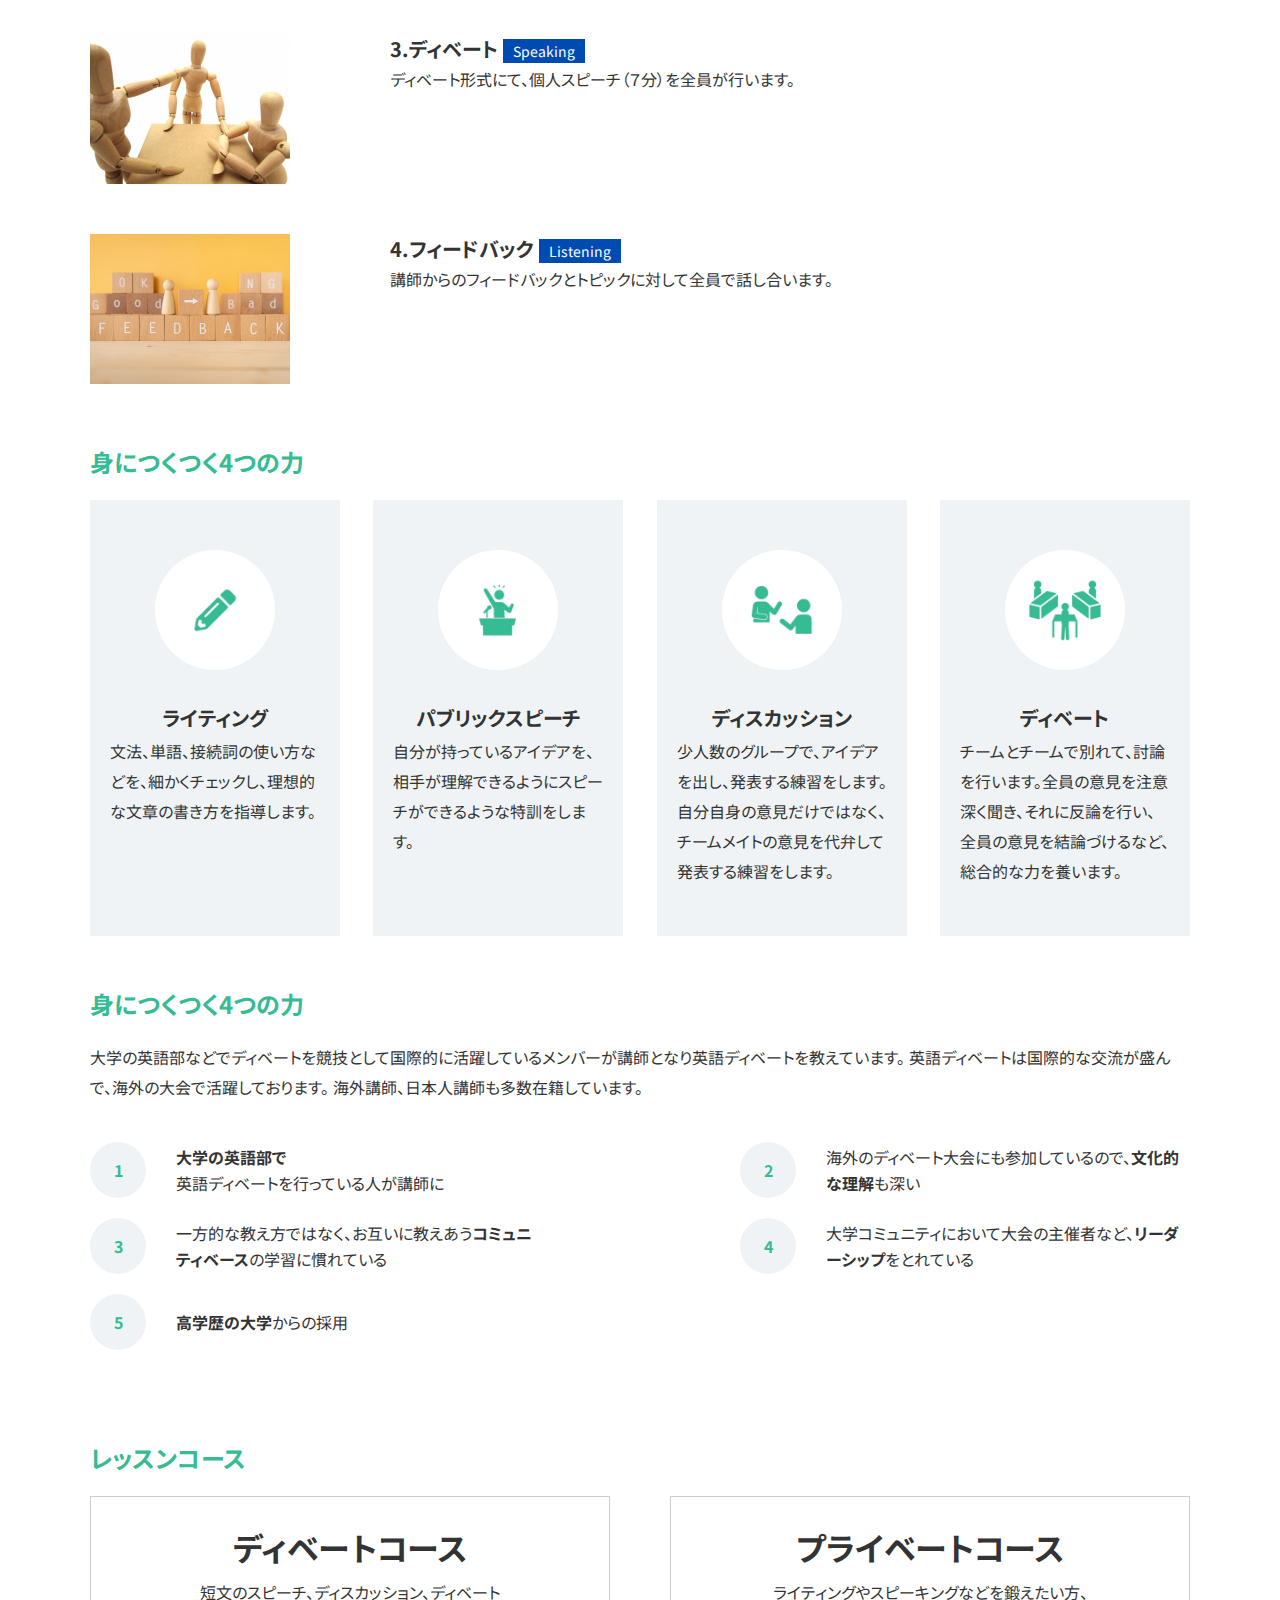
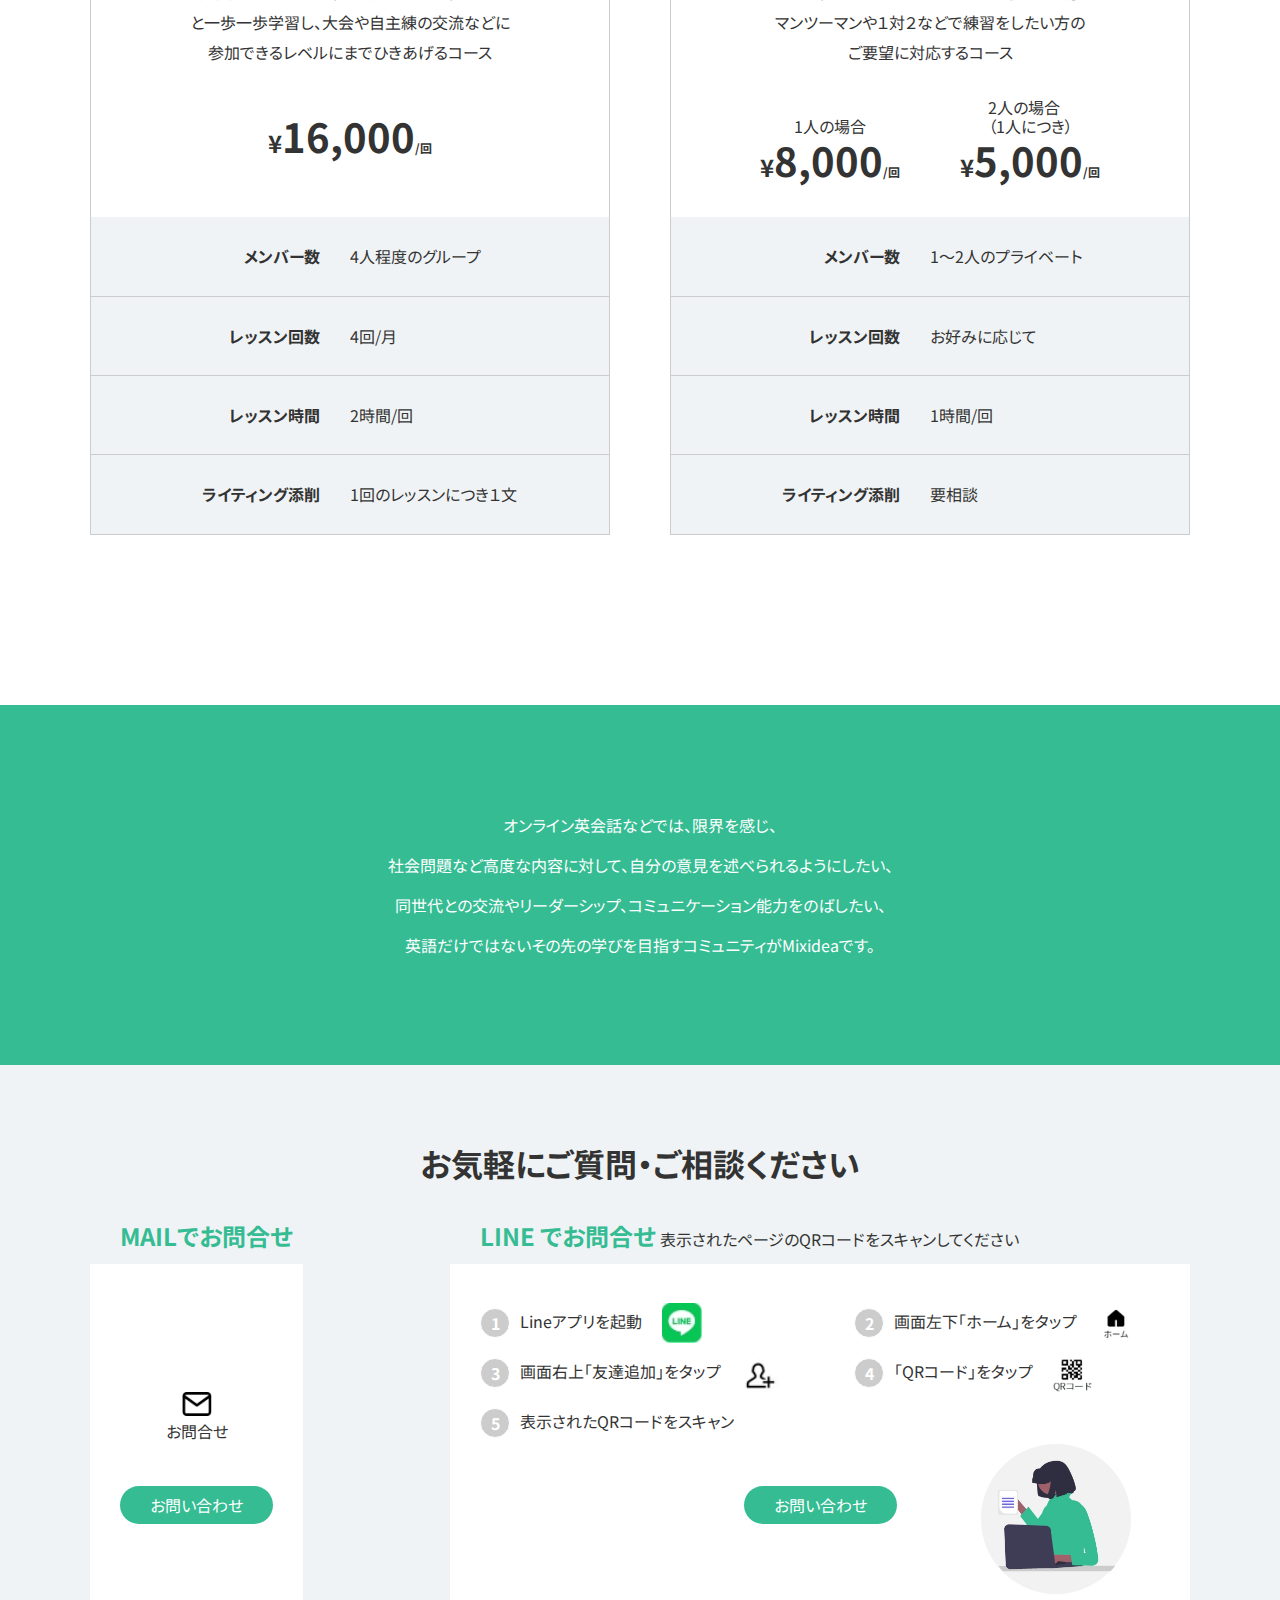
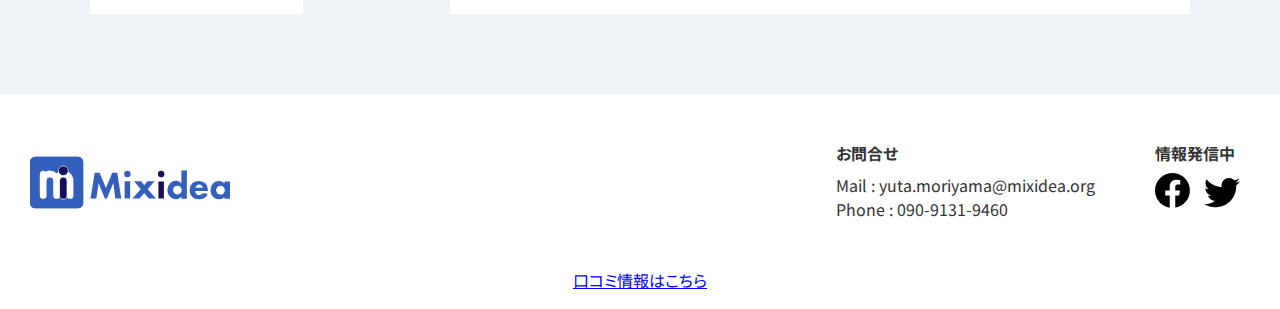
==== commit 5b05226a: "twitter link" ====
--- a/index.html
+++ b/index.html
@@ -4,7 +4,7 @@
 <head>
   <meta charset="UTF-8" />
   <meta name="viewport" content="width=device-width, initial-scale=1.0" />
-  <title>mixidea -次の学びへ、新しいディベートコミュニティ-</title>
+  <title>mixidea英語ディベート学校</title>
   <meta name="description"
     content="オンライン英会話などでは、限界を感じ、社会問題など高度な内容に対して、自分の意見を述べられるようにしたい、同世代との交流やリーダーシップ、コミュニケーション能力をのばしたい、英語だけではないその先の学びを目指すコミュニティがmixideaです。" />
   <!--PC：１２０文字以内 スマホ：70文字以内-->
@@ -16,6 +16,7 @@
   <meta property="og:description"
     content="オンライン英会話などでは、限界を感じ、社会問題など高度な内容に対して、自分の意見を述べられるようにしたい、同世代との交流やリーダーシップ、コミュニケーション能力をのばしたい、英語だけではないその先の学びを目指すコミュニティがmixideaです。" />
   <meta property="og:site_name" content="mixidea -次の学びへ、新しいディベートコミュニティ-" />
+  <meta name=”keywords” content=”英語ディベート学校,英語学習”>
   <meta property="og:image" content="images/mixidea.jpg" />
   <meta name="twitter:card" content="summary">
   <!--//OGPここまで-->
@@ -597,13 +598,8 @@
       </ul>
     </div>
 
-
-    <blockquote class="twitter-tweet"><p lang="ja" dir="ltr">ベトナム人って、火曜日に英語のディベート大会を開こうってきめて、四日後の週末には開催して２００人あつまる<br>くらいの運営能力もってるので<br><br>大会開催パートナーとしてはやりやすい <a href="https://t.co/GbEhEIoKCZ">https://t.co/GbEhEIoKCZ</a></p>&mdash; debate school Mixidea (@MixideaD) <a href="https://twitter.com/MixideaD/status/1497610068875149315?ref_src=twsrc%5Etfw">February 26, 2022</a></blockquote> <script async src="https://platform.twitter.com/widgets.js" charset="utf-8"></script>
-
-
-
-
   </footer>
+  <div style="text-align:center; padding-bottom: 20px;color: blue; text-decoration: underline;" > <a href="./twitter.html">口コミ情報はこちら</a></div>
   <!--//ここまでフッター-->
   <!--jQuery読み込み-->
   <script src="https://ajax.googleapis.com/ajax/libs/jquery/3.5.1/jquery.min.js"></script>
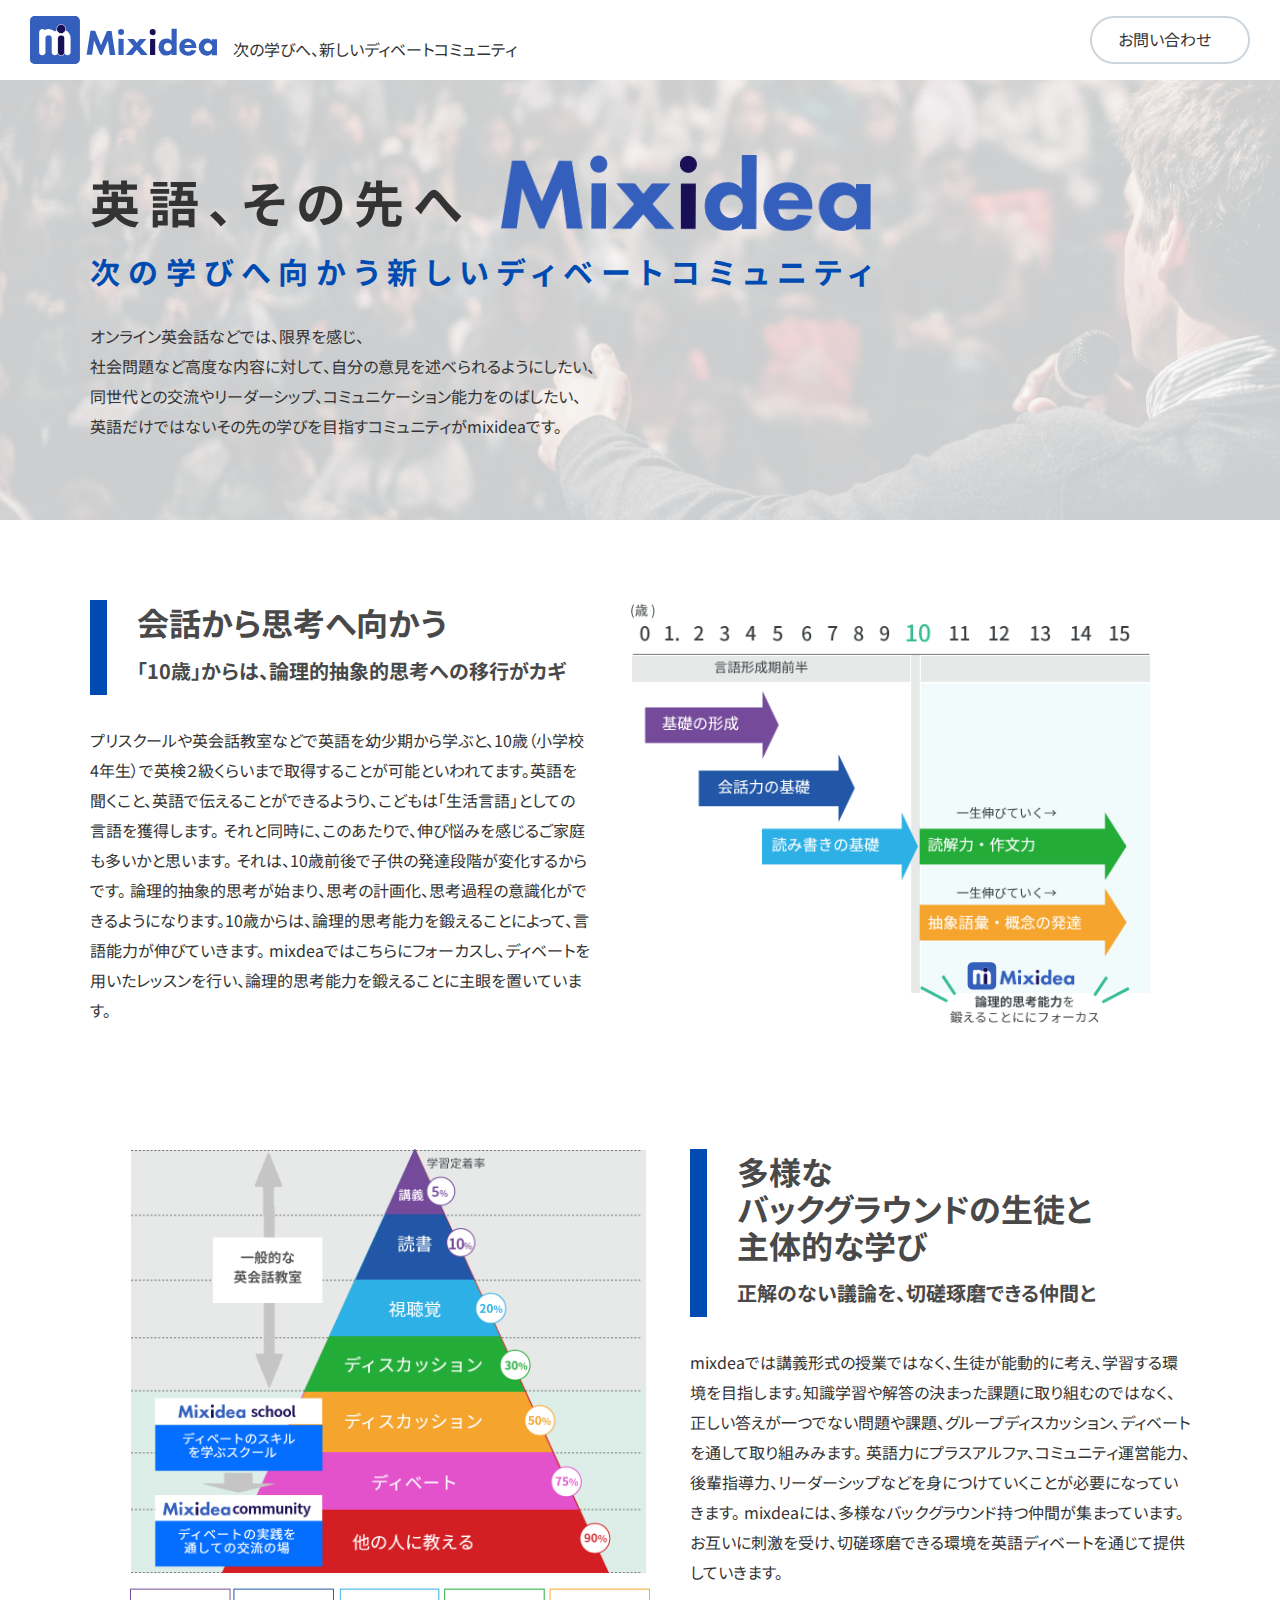
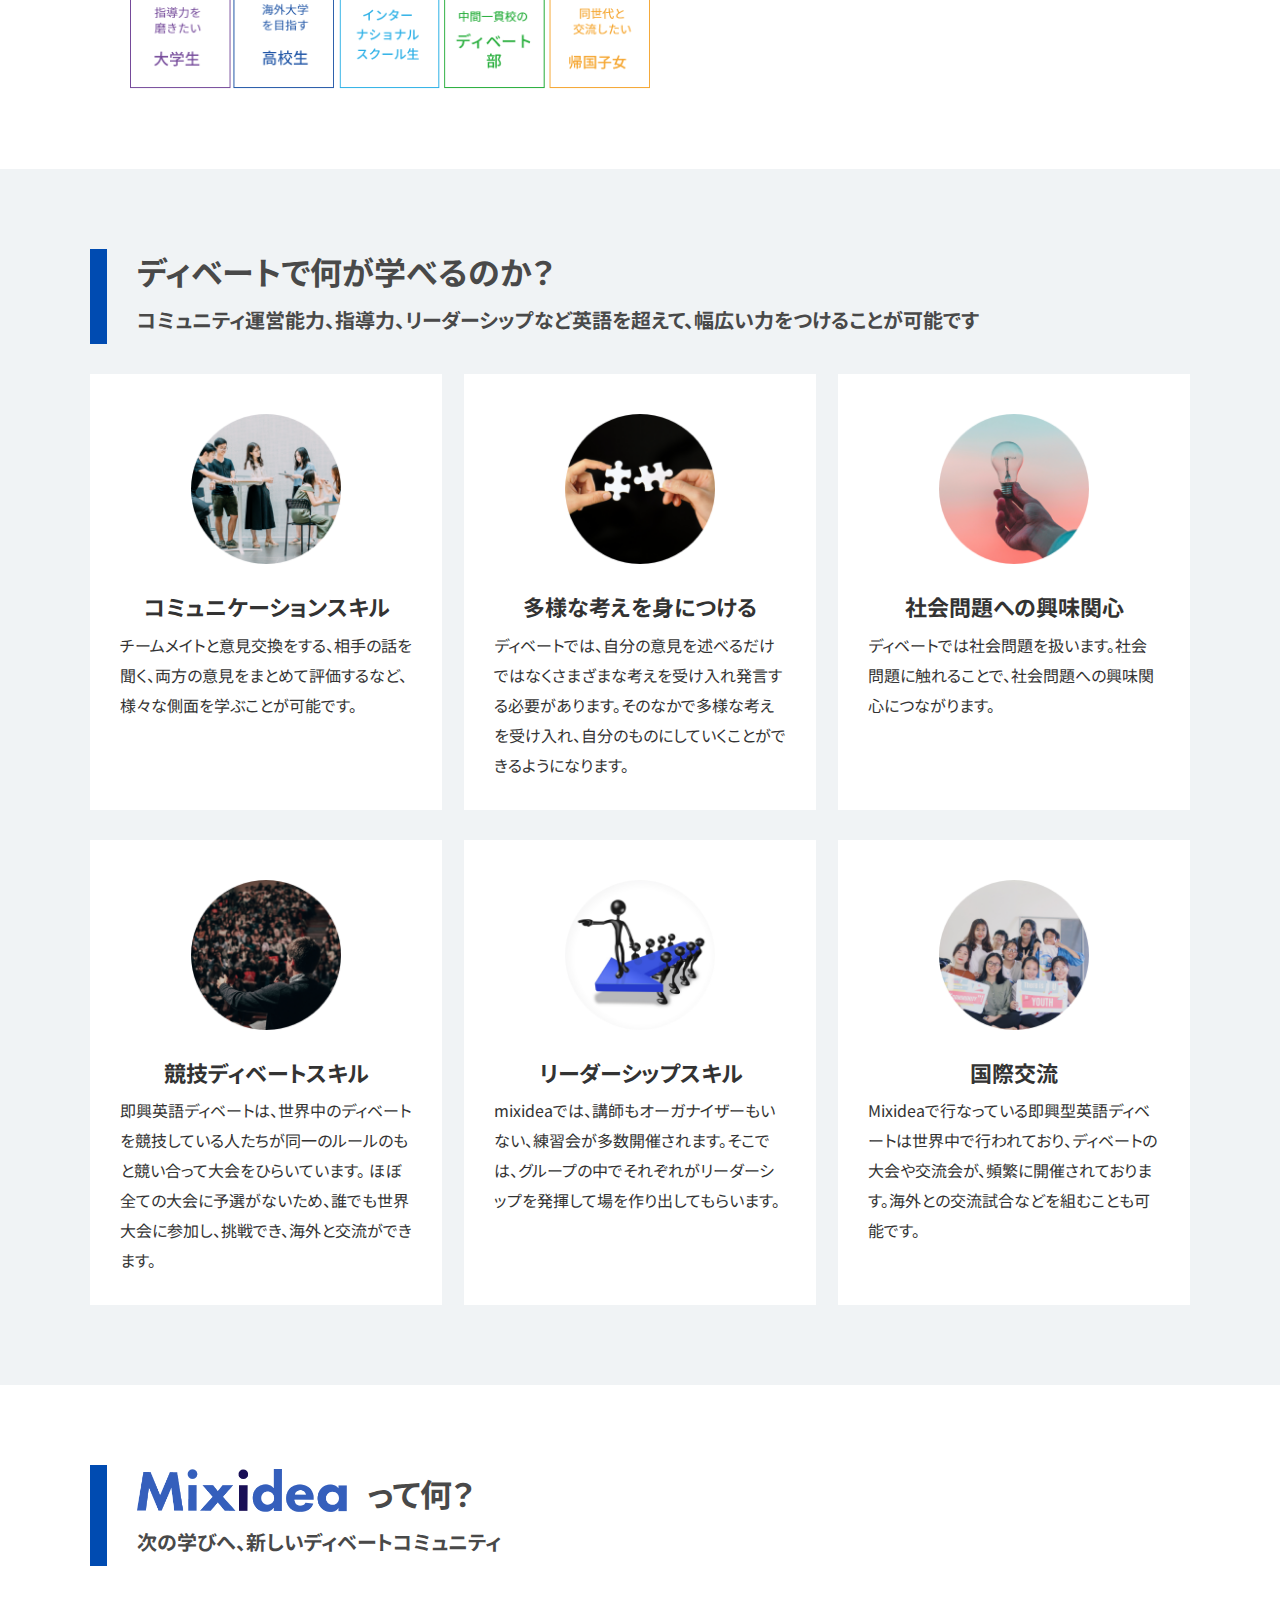
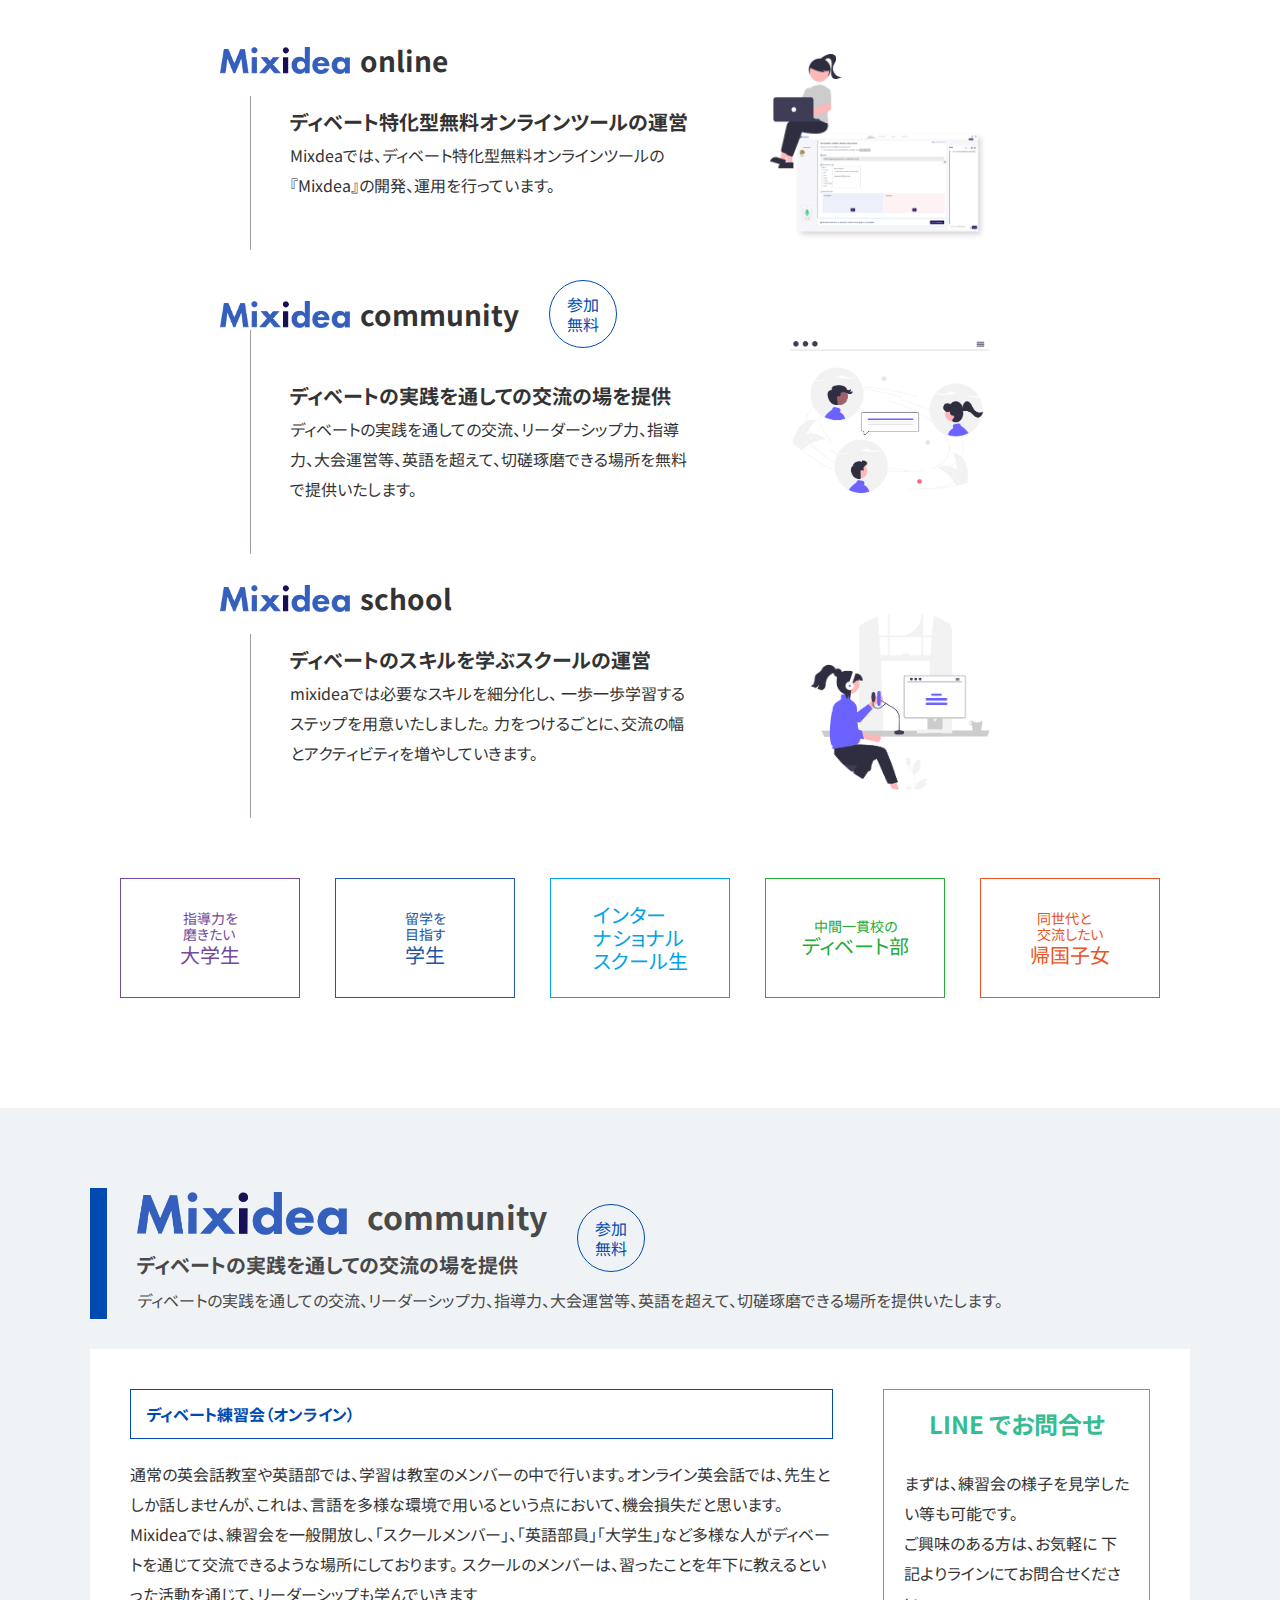
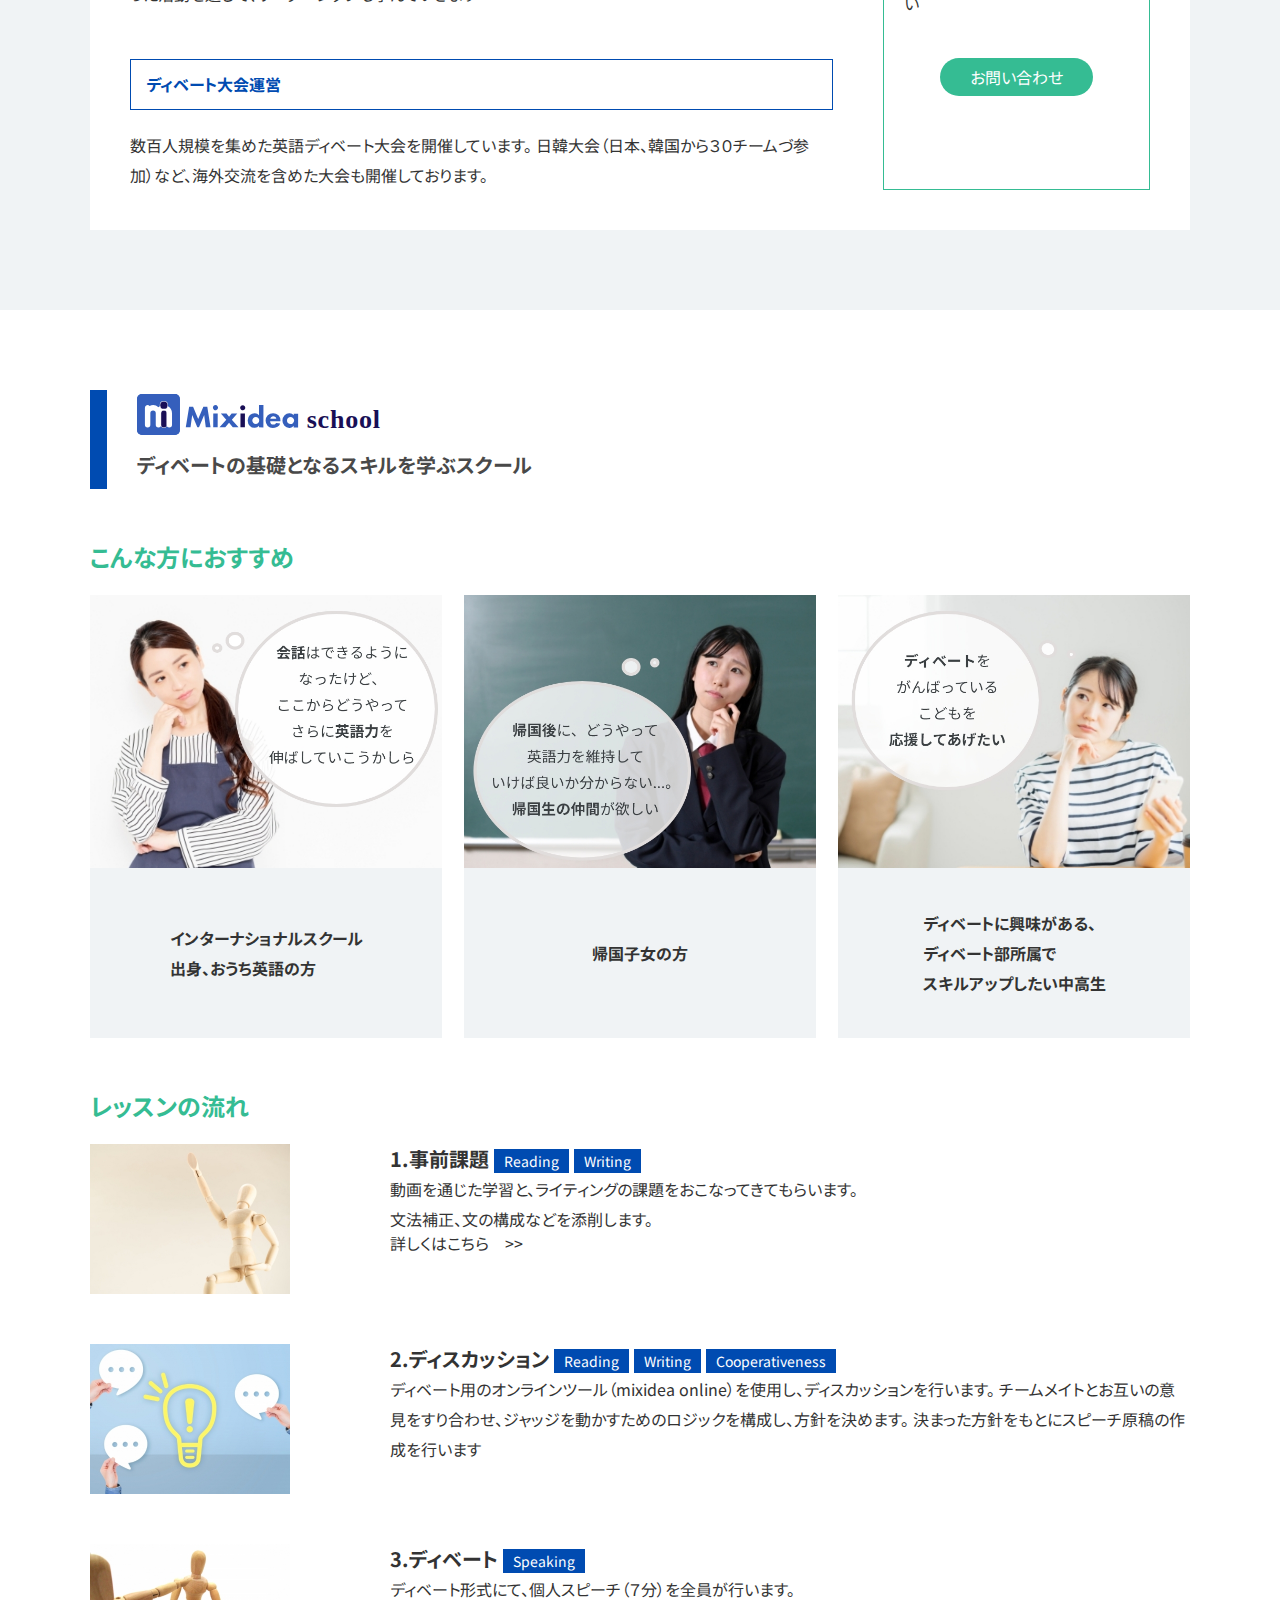
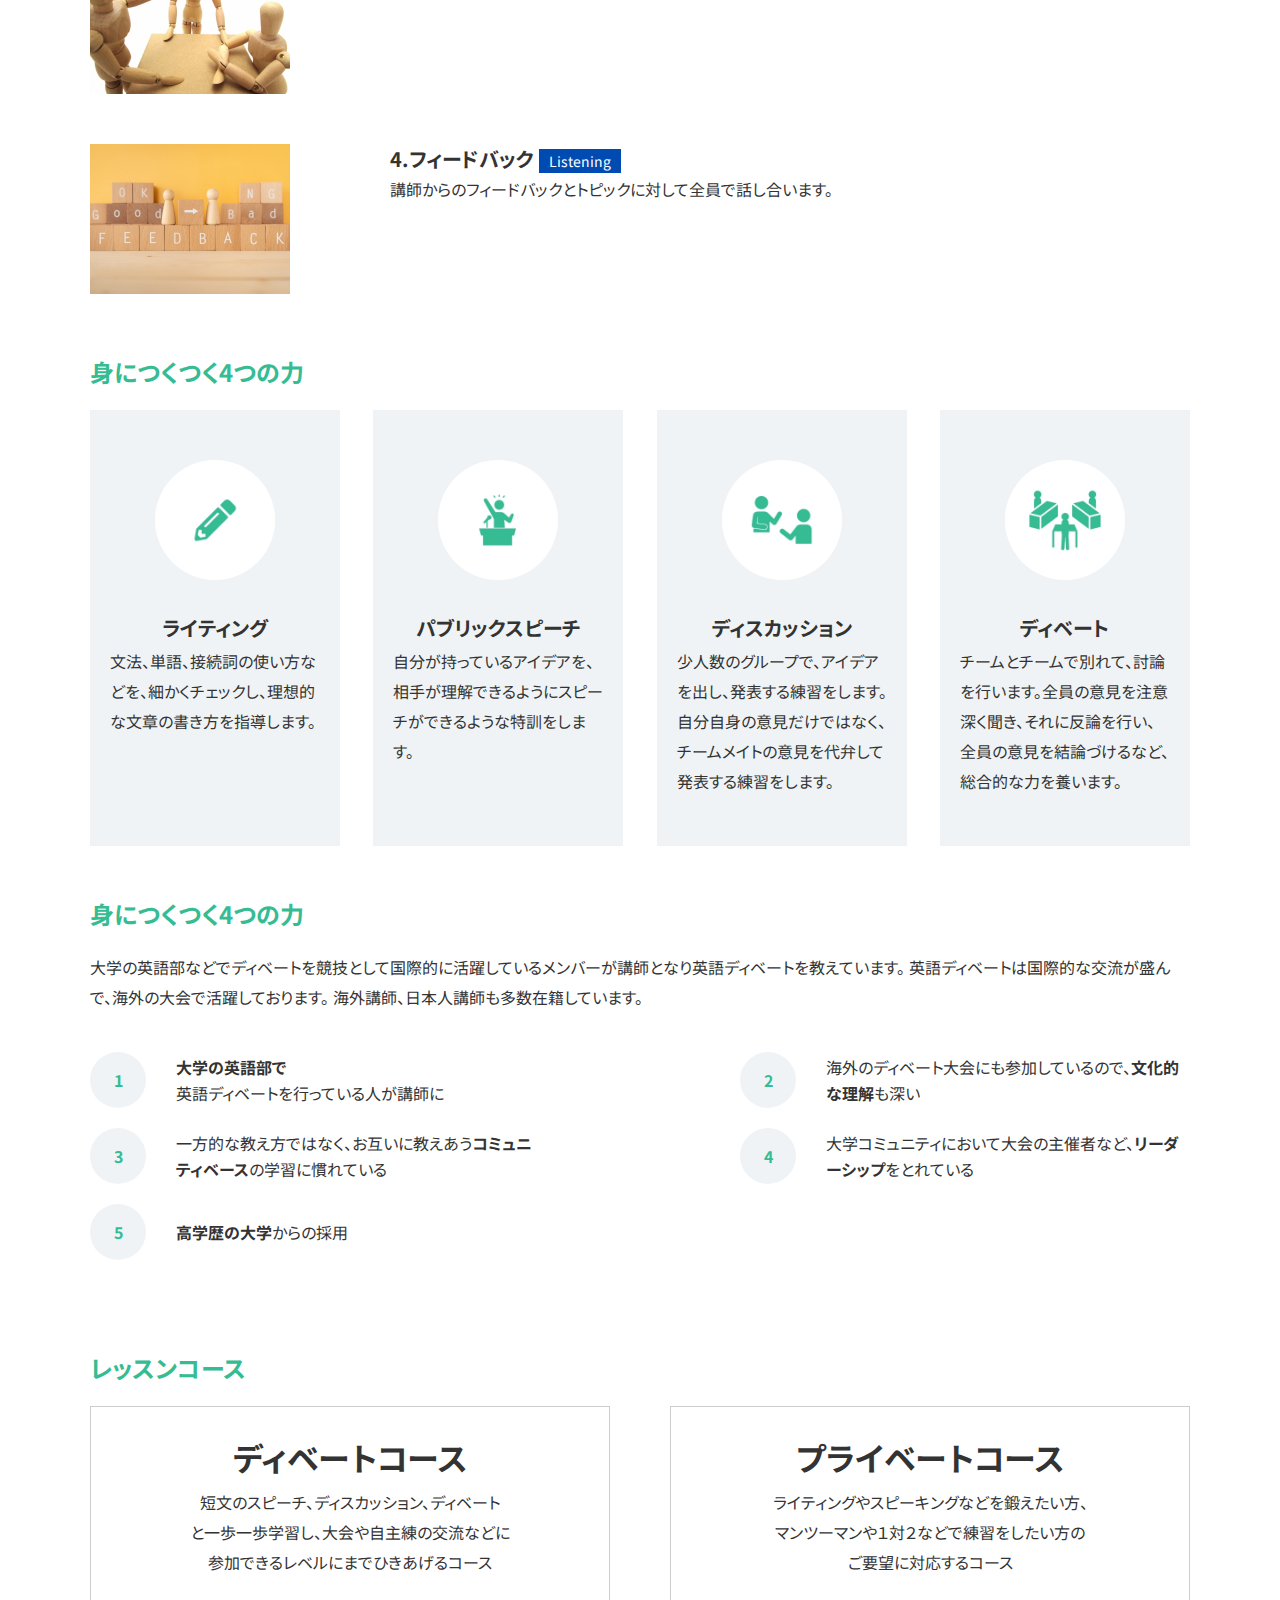
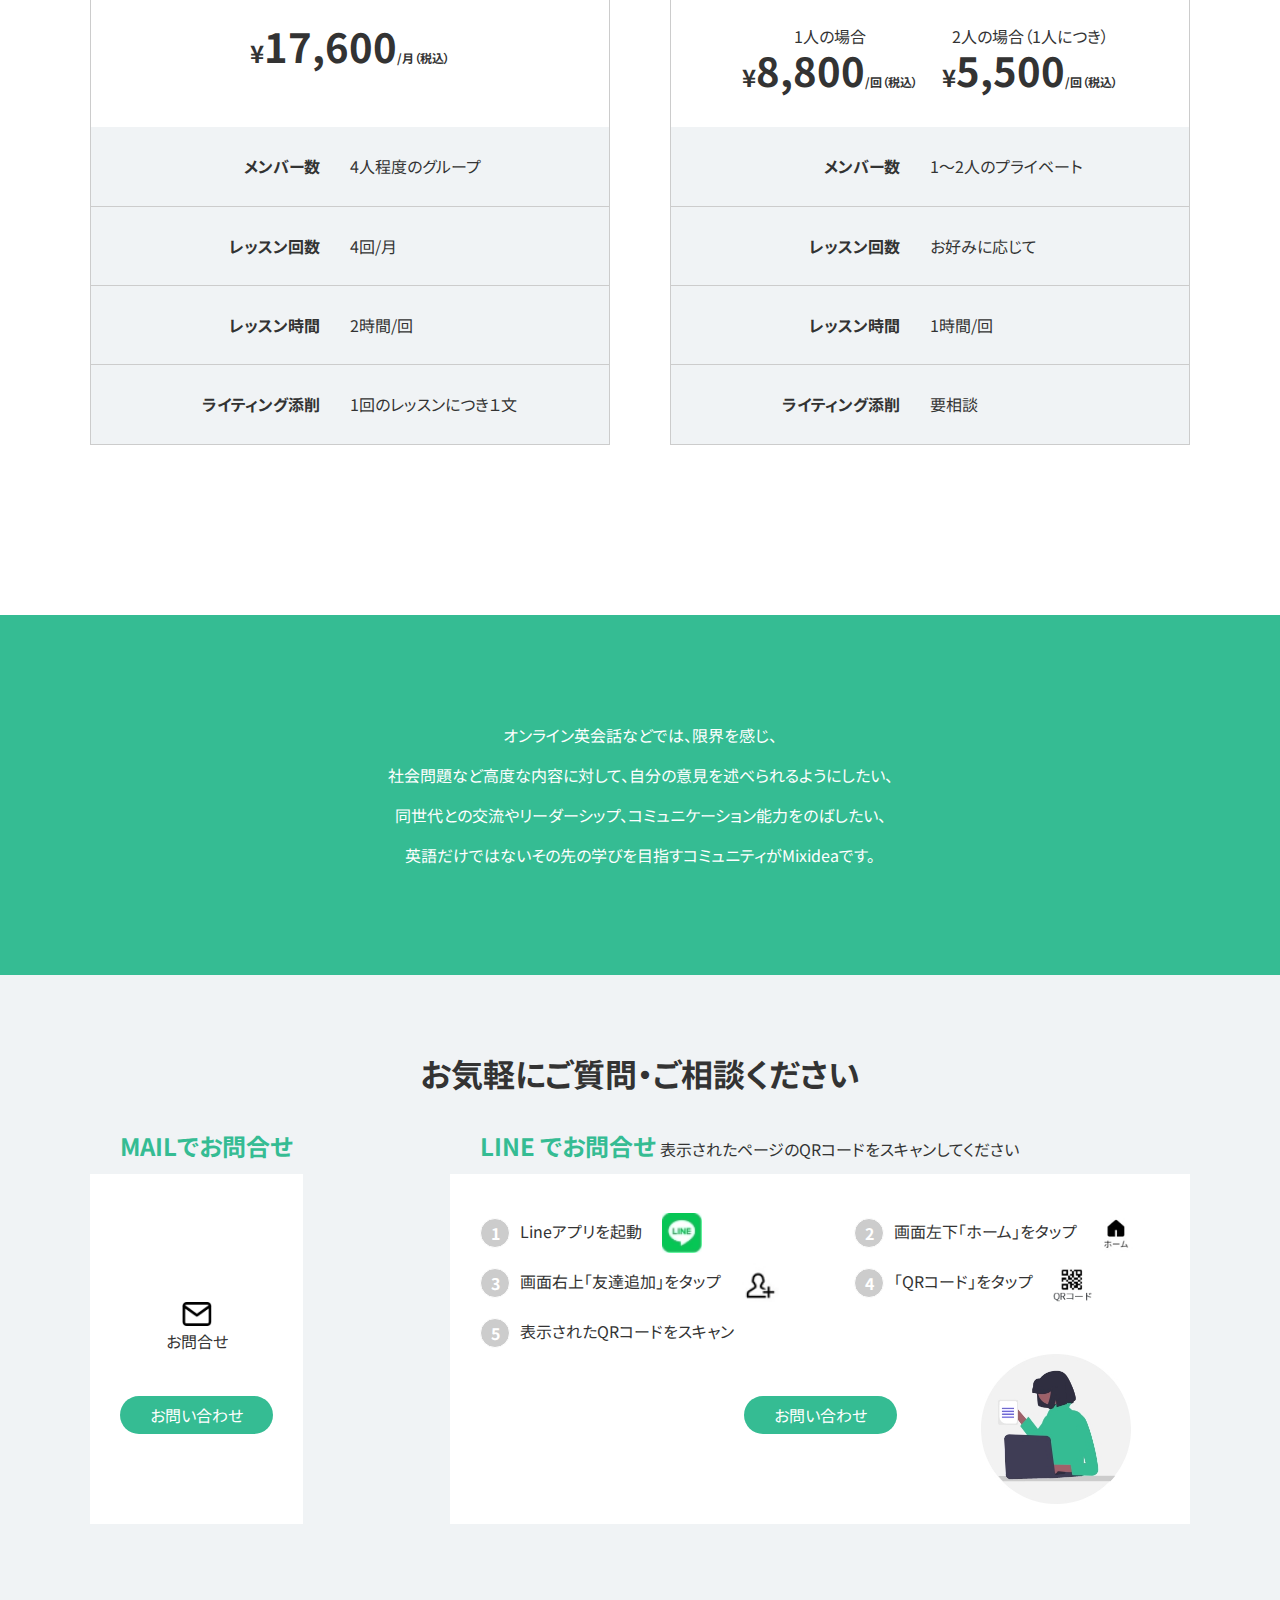
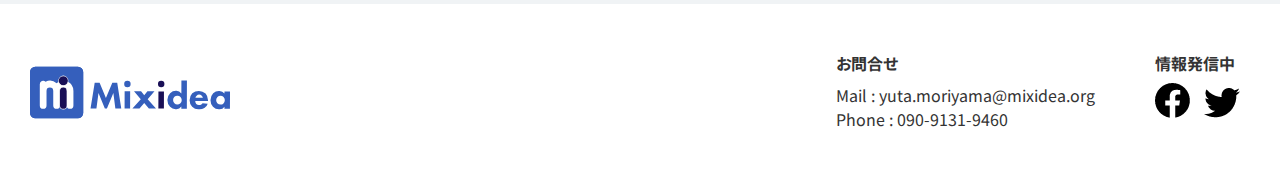
==== commit ef6c8dcc: "Dummy text delate, price, Twitter link comment out" ====
--- a/index.html
+++ b/index.html
@@ -29,14 +29,14 @@
 
 
   <!-- Global site tag (gtag.js) - Google Analytics -->
-<script async src="https://www.googletagmanager.com/gtag/js?id=G-DKYNQE1PSR"></script>
-<script>
-  window.dataLayer = window.dataLayer || [];
-  function gtag(){dataLayer.push(arguments);}
-  gtag('js', new Date());
-
-  gtag('config', 'G-DKYNQE1PSR');
-</script>
+  <script async src="https://www.googletagmanager.com/gtag/js?id=G-DKYNQE1PSR"></script>
+  <script>
+    window.dataLayer = window.dataLayer || [];
+    function gtag() { dataLayer.push(arguments); }
+    gtag('js', new Date());
+
+    gtag('config', 'G-DKYNQE1PSR');
+  </script>
 
 </head>
 
@@ -46,7 +46,7 @@
     <div class="headerInner">
       <ul class="headerInnerTtl">
         <li>
-          <h1><img src="images/mixidea.svg" alt="mixidea"></h1>
+          <h1><img src="images/mixidea.svg" alt="mixidea 英語、その先へ、ディベートコミュニティ"></h1>
         </li>
         <li class="nosp">
           <p>次の学びへ、新しいディベートコミュニティ</p>
@@ -186,9 +186,9 @@
             <img src="images/mixidea_text.png" alt="mixidea">って何？
           </h2>
           <h3>次の学びへ、新しいディベートコミュニティ</h3>
-          <p>
+          <!-- <p>
             mixideaの歴史、バックグランド、目指す姿を説明。〇〇〇〇〇〇〇〇〇〇〇〇〇〇〇〇〇〇〇〇〇〇〇〇〇〇〇〇〇〇〇〇〇〇〇〇〇〇〇〇〇〇〇〇〇〇〇〇〇〇〇〇〇〇〇〇〇〇〇〇〇〇〇〇〇〇〇〇〇〇〇〇〇〇〇〇〇〇〇〇〇〇〇〇〇〇〇〇〇〇〇〇〇〇〇〇〇〇〇〇〇〇〇〇〇〇〇〇〇〇〇〇〇〇〇〇〇〇〇〇〇〇〇〇〇〇〇〇〇〇〇〇〇〇〇〇〇〇〇〇〇〇〇〇〇〇〇〇〇〇〇〇〇〇〇〇〇〇〇〇〇〇〇〇〇〇〇〇
-          </p>
+          </p> -->
         </div>
 
         <ul class="aboutList">
@@ -455,8 +455,8 @@
                 <h3>ディベートコース</h3>
                 <p>短文のスピーチ、ディスカッション、ディベート<br class="nosp">と一歩一歩学習し、大会や自主練の交流などに<br class="nosp">参加できるレベルにまでひきあげるコース</p>
                 <div class="coursePriceDibate">
-                  <p class="coursePriceMoney"><span class="coursePriceMoneyYen">¥</span>16,000<span
-                      class="coursePriceMoneyMonth">/回</span></p>
+                  <p class="coursePriceMoney"><span class="coursePriceMoneyYen">¥</span>17,600<span
+                      class="coursePriceMoneyMonth">/月</span><span class="coursePriceMoneyMonth">（税込）</span></p>
                 </div>
               </div>
               <dl class="coursePriceDetail">
@@ -484,17 +484,15 @@
                   <dl>
                     <dt>1人の場合</dt>
                     <dd>
-                      <p class="coursePriceMoney"><span class="coursePriceMoneyYen">¥</span>8,000<span
-                          class="coursePriceMoneyMonth">/回</span>
-                      </p>
+                      <p class="coursePriceMoney"><span class="coursePriceMoneyYen">¥</span>8,800<span
+                          class="coursePriceMoneyMonth">/回</span><span class="coursePriceMoneyMonth">（税込）</span>
                     </dd>
                   </dl>
                   <dl>
-                    <dt>2人の場合<br>
-                      （1人につき）</dt>
+                    <dt>2人の場合（1人につき）</dt>
                     <dd>
-                      <p class="coursePriceMoney"><span class="coursePriceMoneyYen">¥</span>5,000<span
-                          class="coursePriceMoneyMonth">/回</span>
+                      <p class="coursePriceMoney"><span class="coursePriceMoneyYen">¥</span>5,500<span
+                          class="coursePriceMoneyMonth">/回</span><span class="coursePriceMoneyMonth">（税込）</span>
                     </dd>
                   </dl>
                 </div>
@@ -599,7 +597,8 @@
     </div>
 
   </footer>
-  <div style="text-align:center; padding-bottom: 20px;color: blue; text-decoration: underline;" > <a href="./twitter.html">口コミ情報はこちら</a></div>
+  <!-- <div style="text-align:center; padding-bottom: 20px;color: blue; text-decoration: underline;"> <a
+      href="./twitter.html">口コミ情報はこちら</a></div> -->
   <!--//ここまでフッター-->
   <!--jQuery読み込み-->
   <script src="https://ajax.googleapis.com/ajax/libs/jquery/3.5.1/jquery.min.js"></script>
--- a/common/css/style.css
+++ b/common/css/style.css
@@ -1075,6 +1075,19 @@
   padding-bottom: 30px;
 }
 
+@media screen and (max-width: 765px) {
+  .main .school .course .coursePricePribate {
+    display: -webkit-box;
+    display: -ms-flexbox;
+    display: flex;
+    -webkit-box-orient: vertical;
+    -webkit-box-direction: normal;
+        -ms-flex-direction: column;
+            flex-direction: column;
+    height: auto;
+  }
+}
+
 .main .school .course .coursePricePribate dl {
   width: 200px;
   display: -webkit-box;
@@ -1094,7 +1107,7 @@
 
 @media screen and (max-width: 765px) {
   .main .school .course .coursePricePribate dl {
-    width: 160px;
+    margin: 30px 0 auto;
   }
 }
 
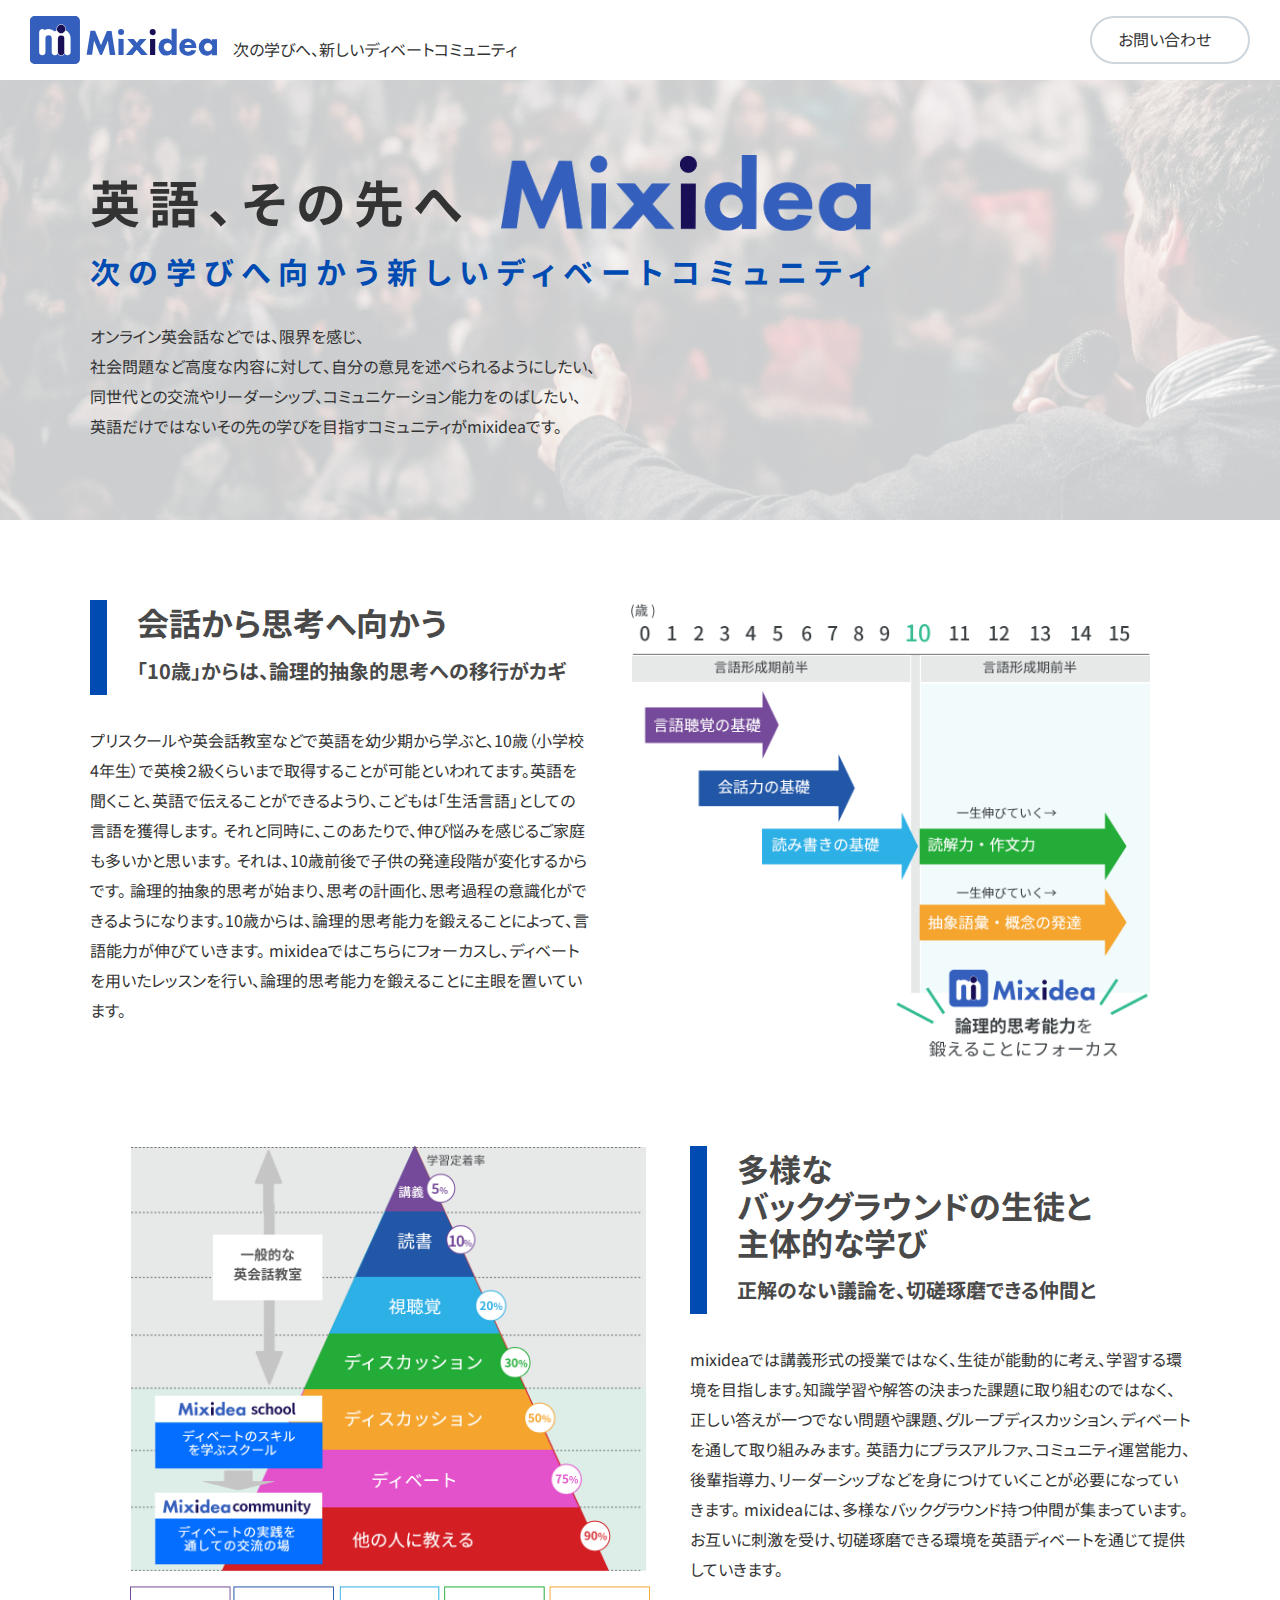
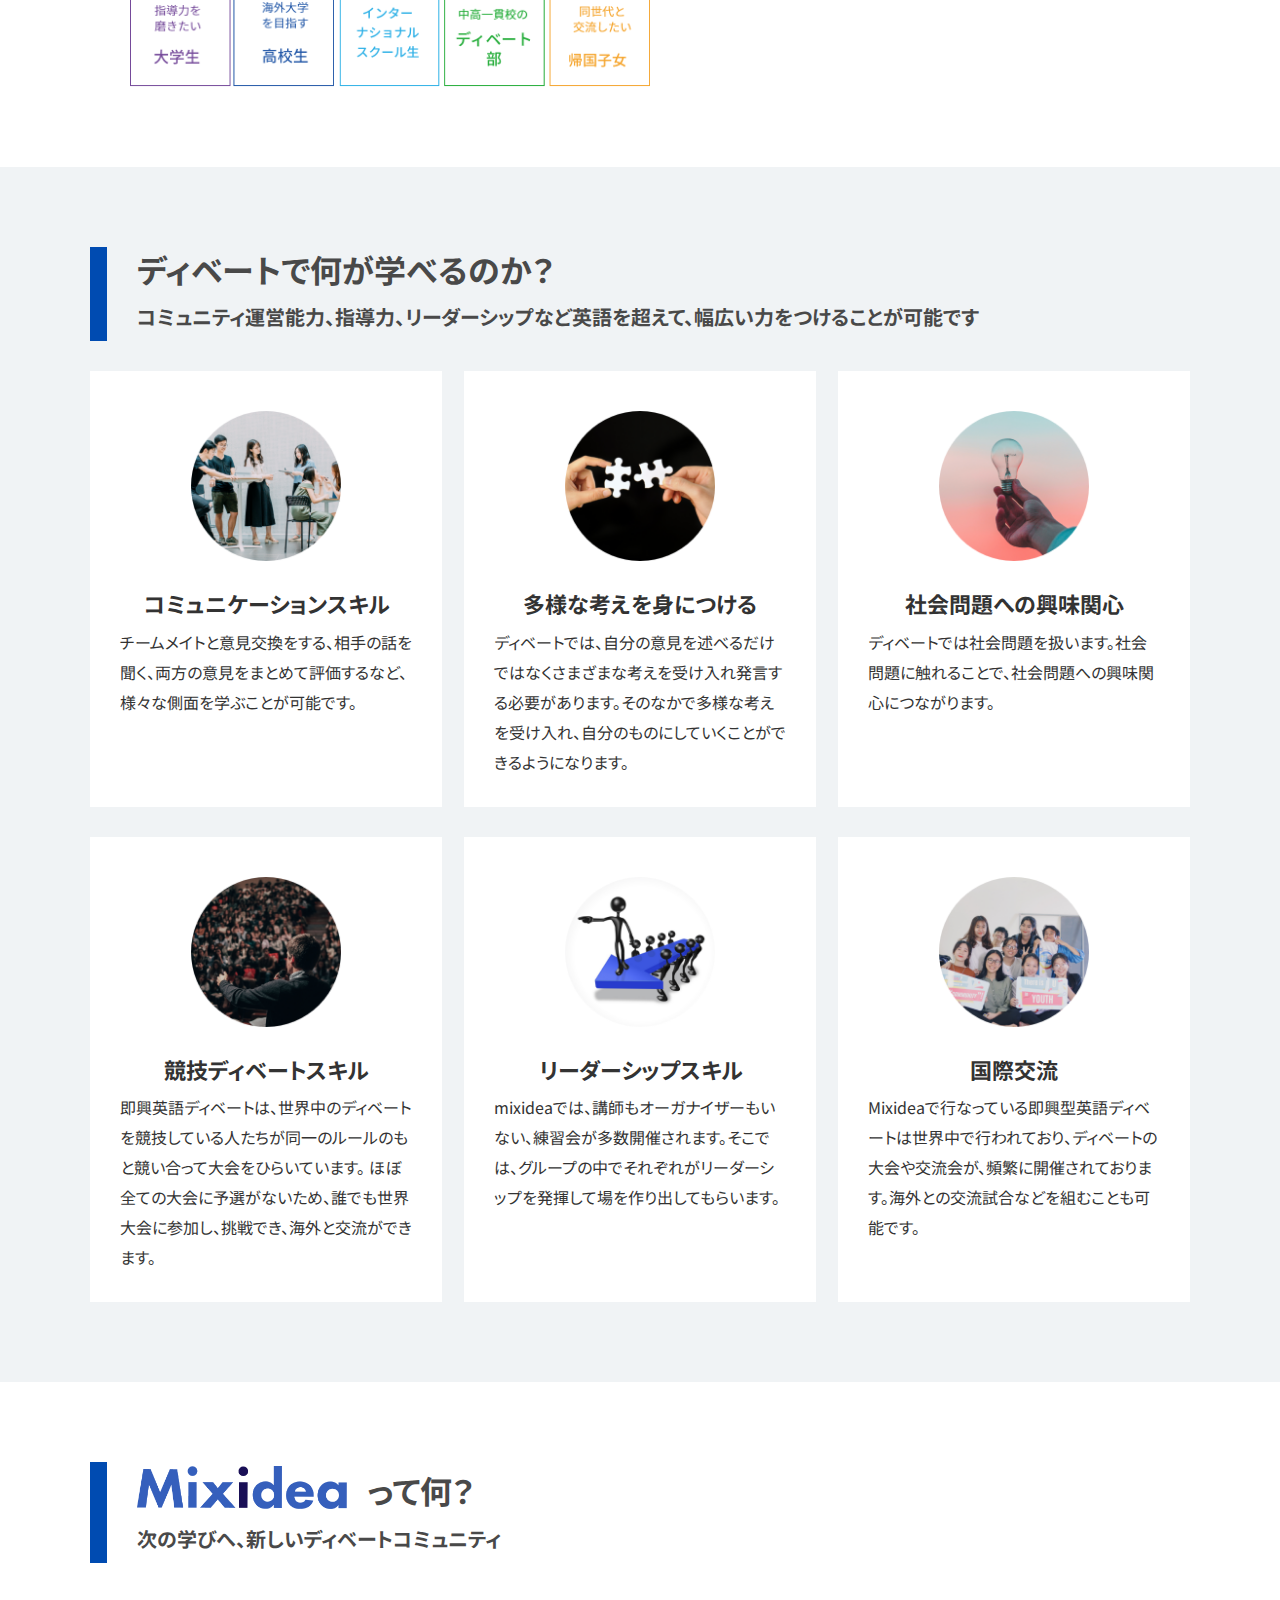
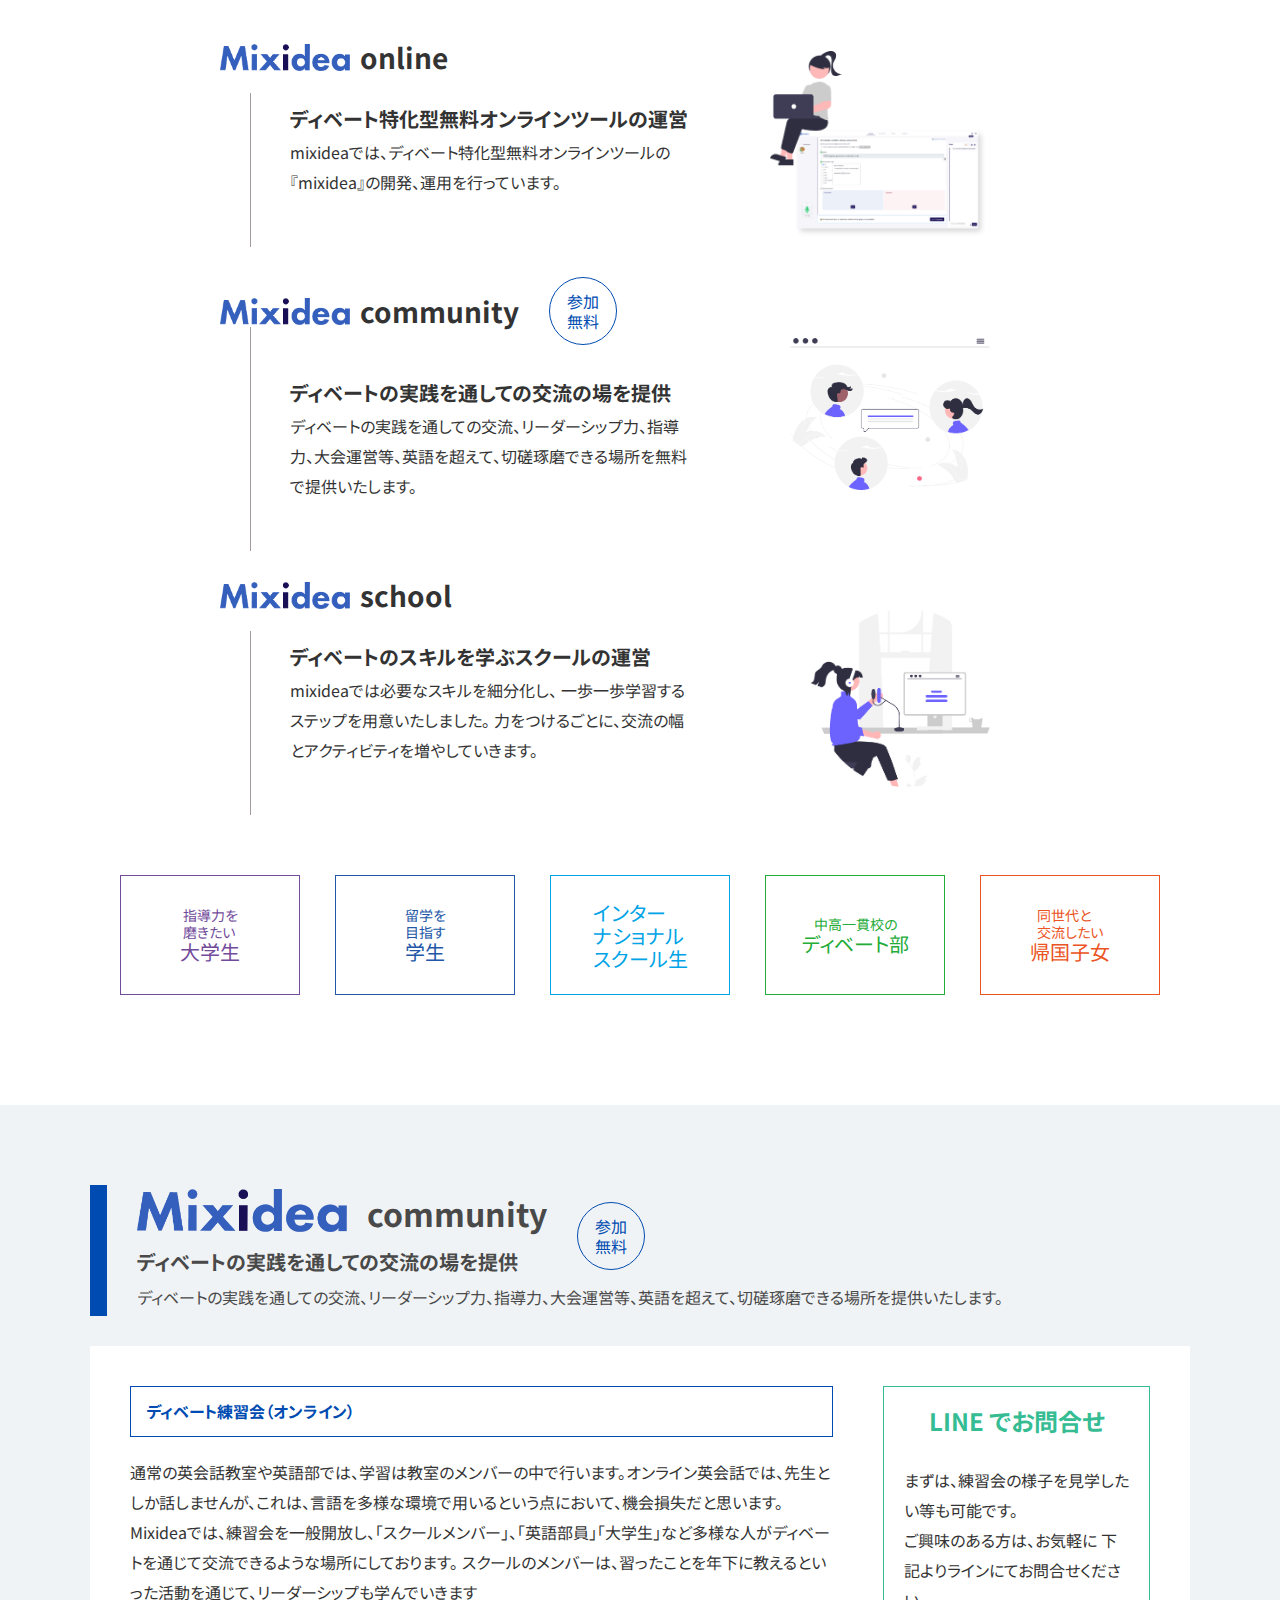
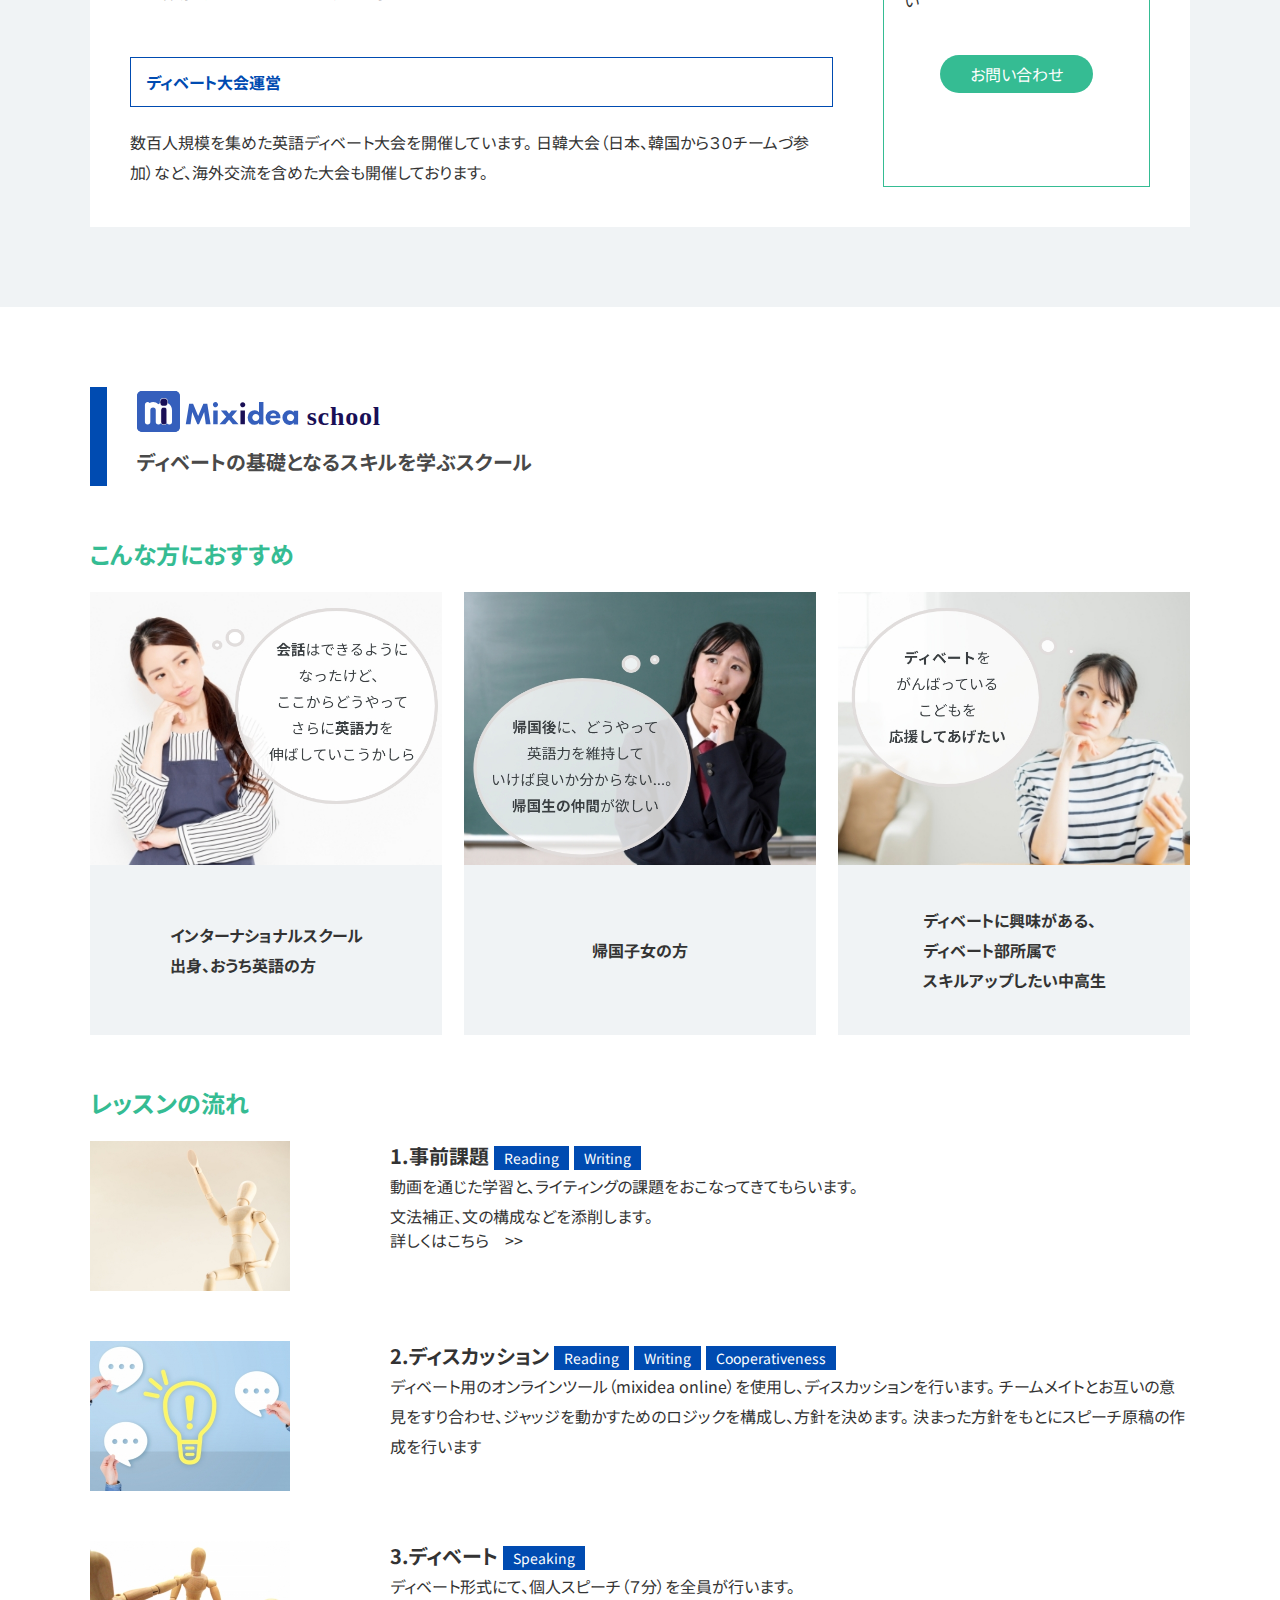
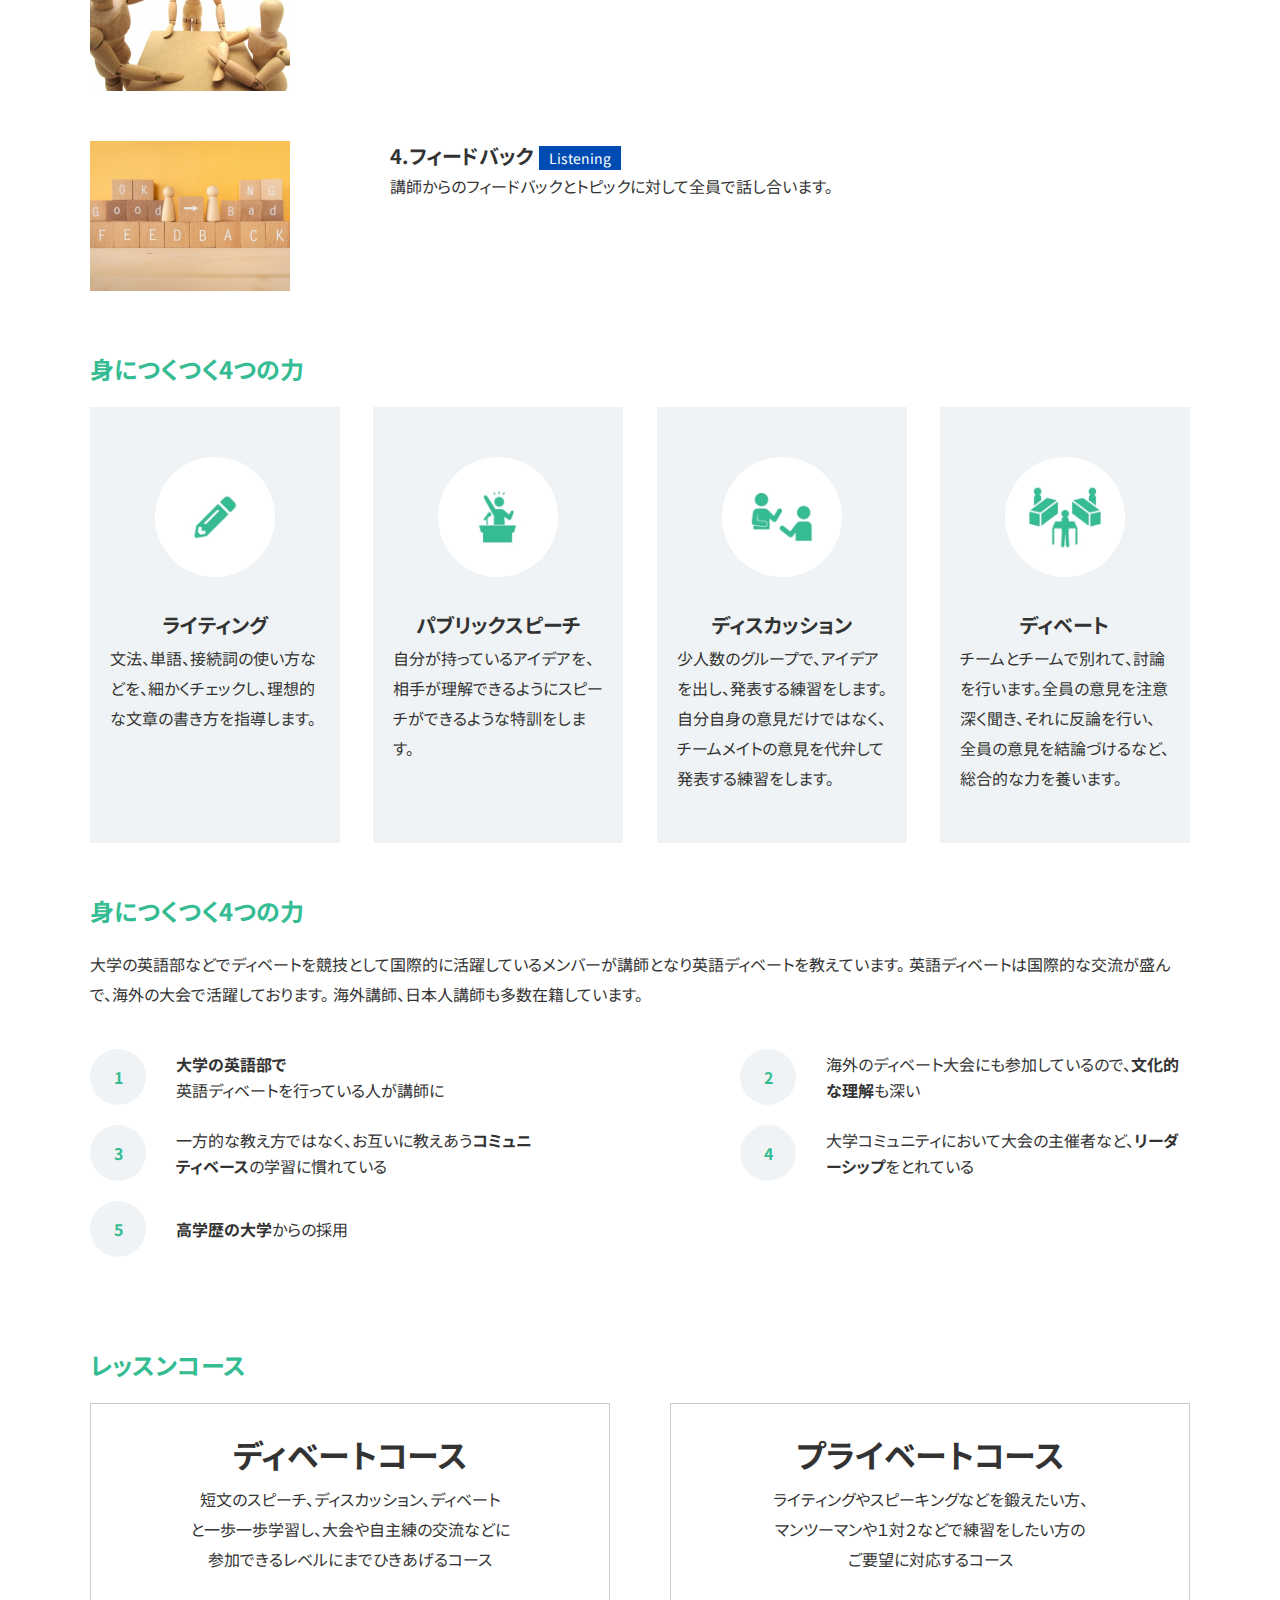
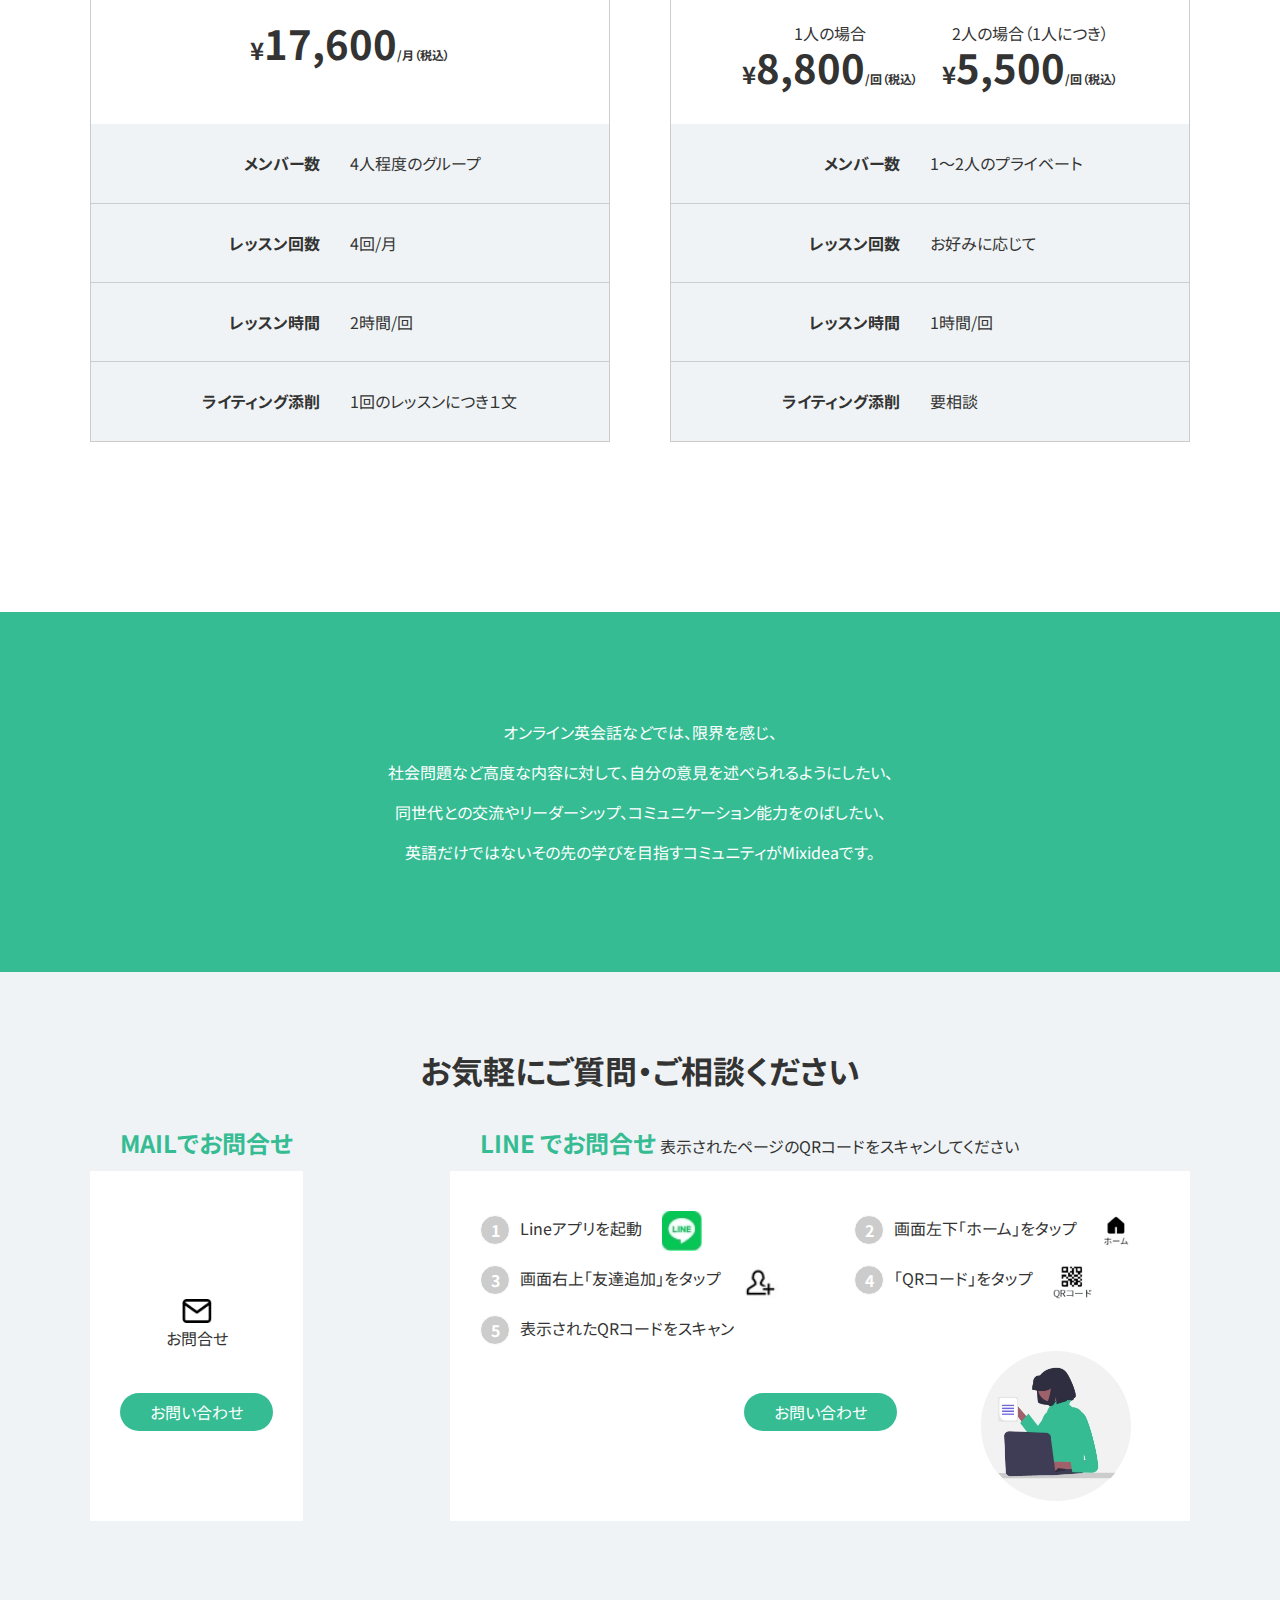
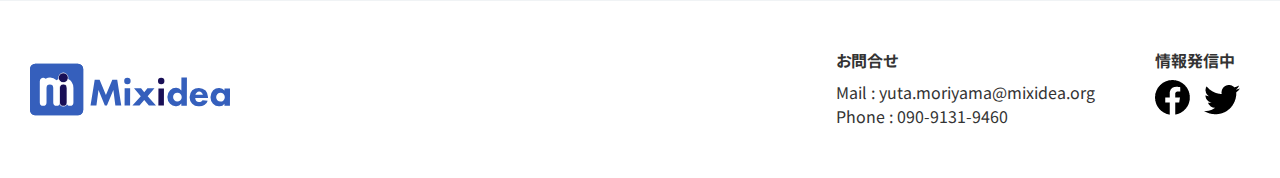
==== commit 5329d430: "Fix typos" ====
--- a/index.html
+++ b/index.html
@@ -88,7 +88,7 @@
             それと同時に、このあたりで、伸び悩みを感じるご家庭も多いかと思います。
             それは、10歳前後で子供の発達段階が変化するからです。
             論理的抽象的思考が始まり、思考の計画化、思考過程の意識化ができるようになります。10歳からは、論理的思考能力を鍛えることによって、言語能力が伸びていきます。
-            mixdeaではこちらにフォーカスし、ディベートを用いたレッスンを行い、論理的思考能力を鍛えることに主眼を置いています。
+            mixideaではこちらにフォーカスし、ディベートを用いたレッスンを行い、論理的思考能力を鍛えることに主眼を置いています。
           </p>
         </div>
         <div class="leadImg"><img src="images/lead01.png" alt="論理的思考能力を鍛えることににフォーカス"></div>
@@ -106,9 +106,9 @@
             <h3>正解のない議論を、切磋琢磨できる仲間と</h3>
           </div>
           <p>
-            mixdeaでは講義形式の授業ではなく、生徒が能動的に考え、学習する環境を目指します。知識学習や解答の決まった課題に取り組むのではなく、正しい答えが一つでない問題や課題、グループディスカッション、ディベートを通して取り組みみます。
+            mixideaでは講義形式の授業ではなく、生徒が能動的に考え、学習する環境を目指します。知識学習や解答の決まった課題に取り組むのではなく、正しい答えが一つでない問題や課題、グループディスカッション、ディベートを通して取り組みみます。
             英語力にプラスアルファ、コミュニティ運営能力、後輩指導力、リーダーシップなどを身につけていくことが必要になっていきます。
-            mixdeaには、多様なバックグラウンド持つ仲間が集まっています。お互いに刺激を受け、切磋琢磨できる環境を英語ディベートを通じて提供していきます。
+            mixideaには、多様なバックグラウンド持つ仲間が集まっています。お互いに刺激を受け、切磋琢磨できる環境を英語ディベートを通じて提供していきます。
           </p>
         </div>
         <div class="leadImg"><img src="images/lead02.png" alt="論理的思考能力を鍛えることににフォーカス"></div>
@@ -196,7 +196,7 @@
             <h4><img src="images/mixidea_text.png" alt="mixidea">online</h4>
             <div class="aboutListItemText">
               <h5>ディベート特化型無料オンラインツールの運営</h5>
-              <p>Mixdeaでは、ディベート特化型無料オンラインツールの『Mixdea』の開発、運用を行っています。</p>
+              <p>mixideaでは、ディベート特化型無料オンラインツールの『mixidea』の開発、運用を行っています。</p>
             </div>
           </li>
           <li class="aboutListItem aboutListItem02">
@@ -231,7 +231,7 @@
             ナショナル<br class="nosp">
             スクール生
           </li>
-          <li><span>中間一貫校の</span>ディベート部</li>
+          <li><span>中高一貫校の</span>ディベート部</li>
           <li><span>同世代と
               <br class="nosp">交流したい</span>帰国子女</li>
         </ul>
